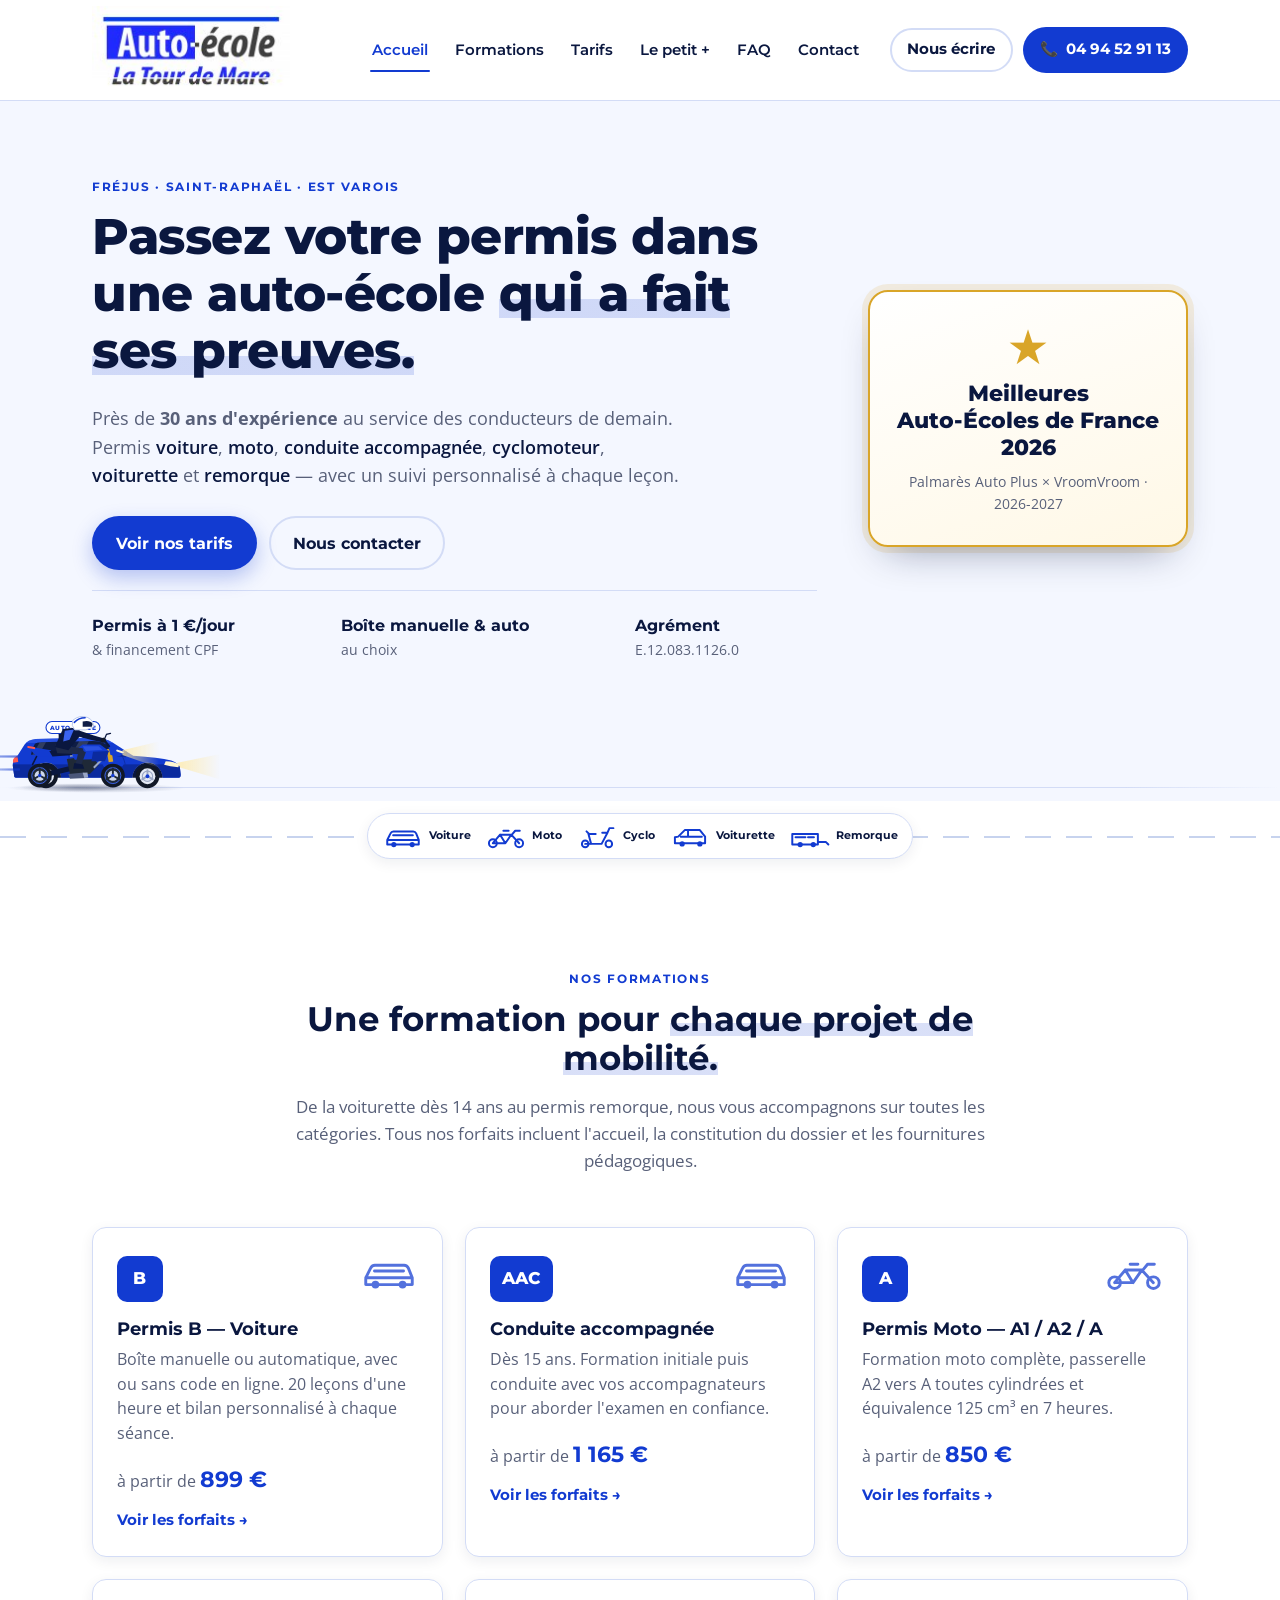
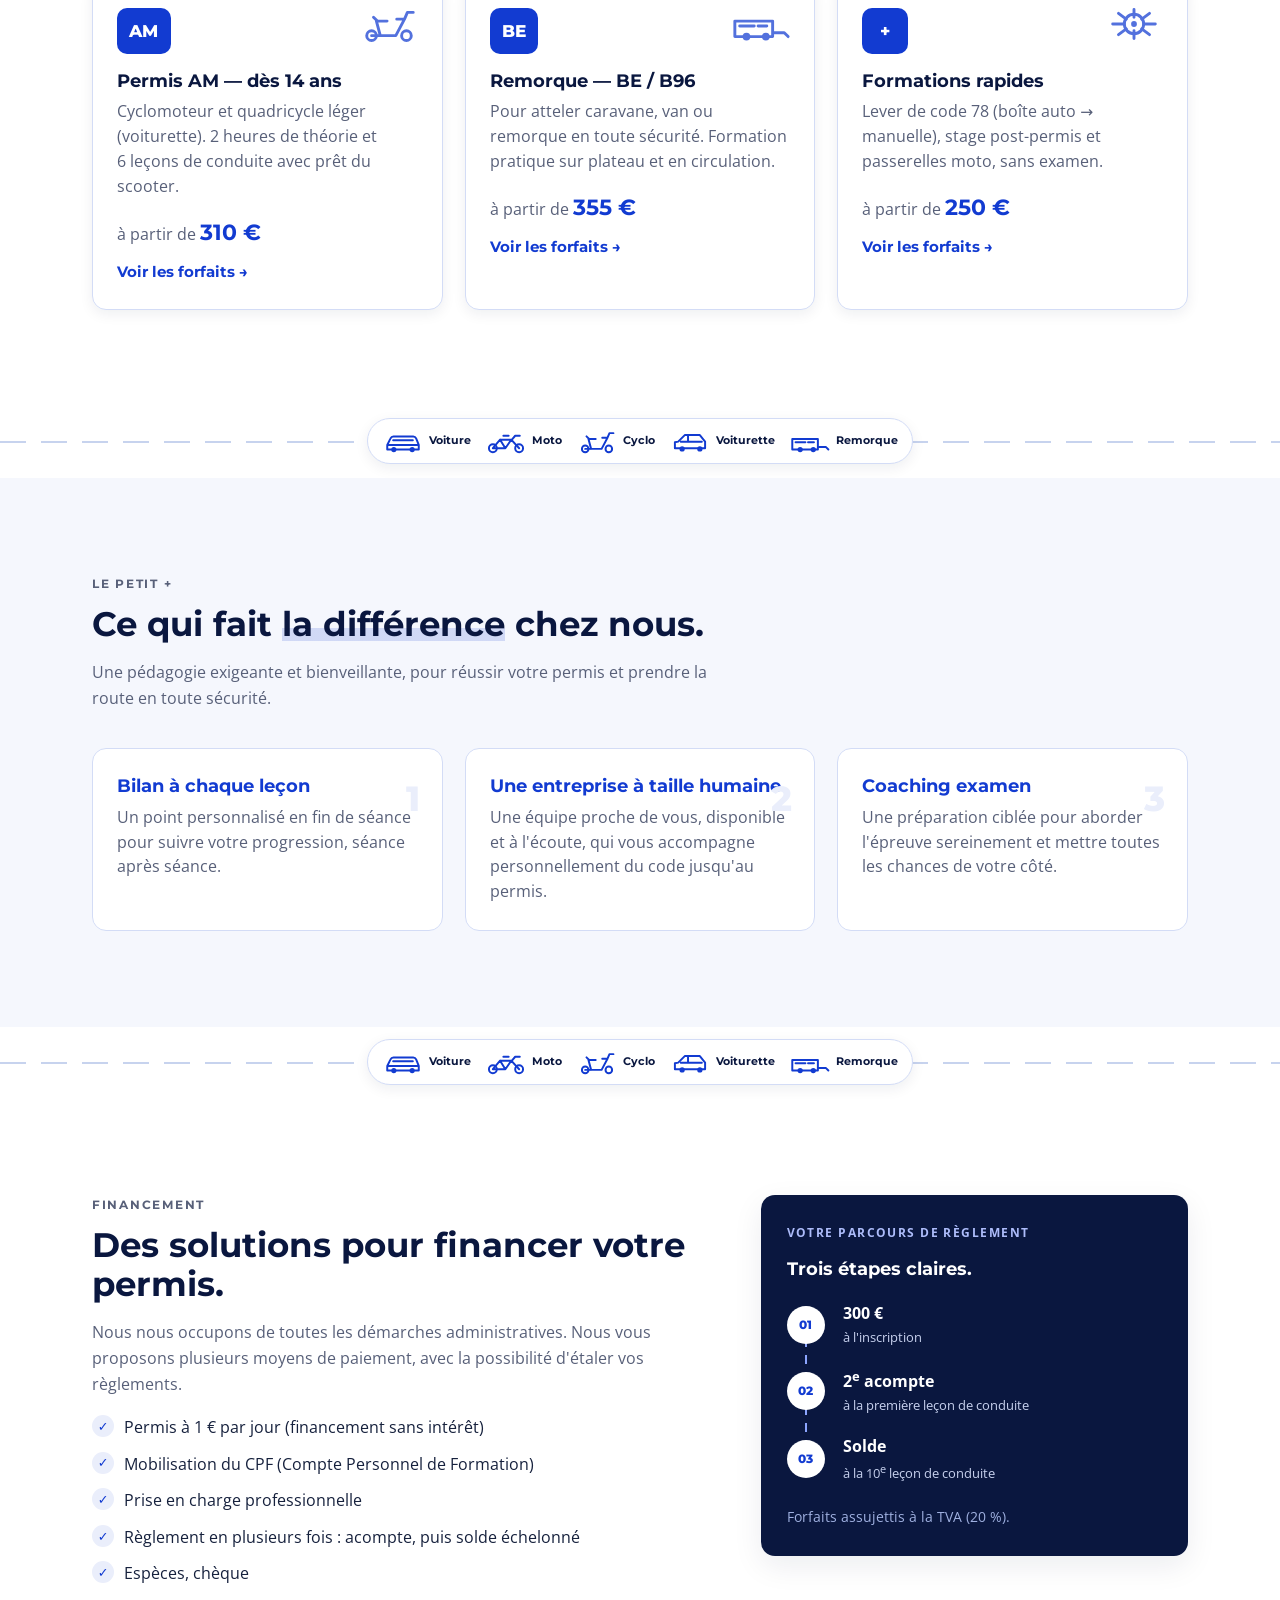
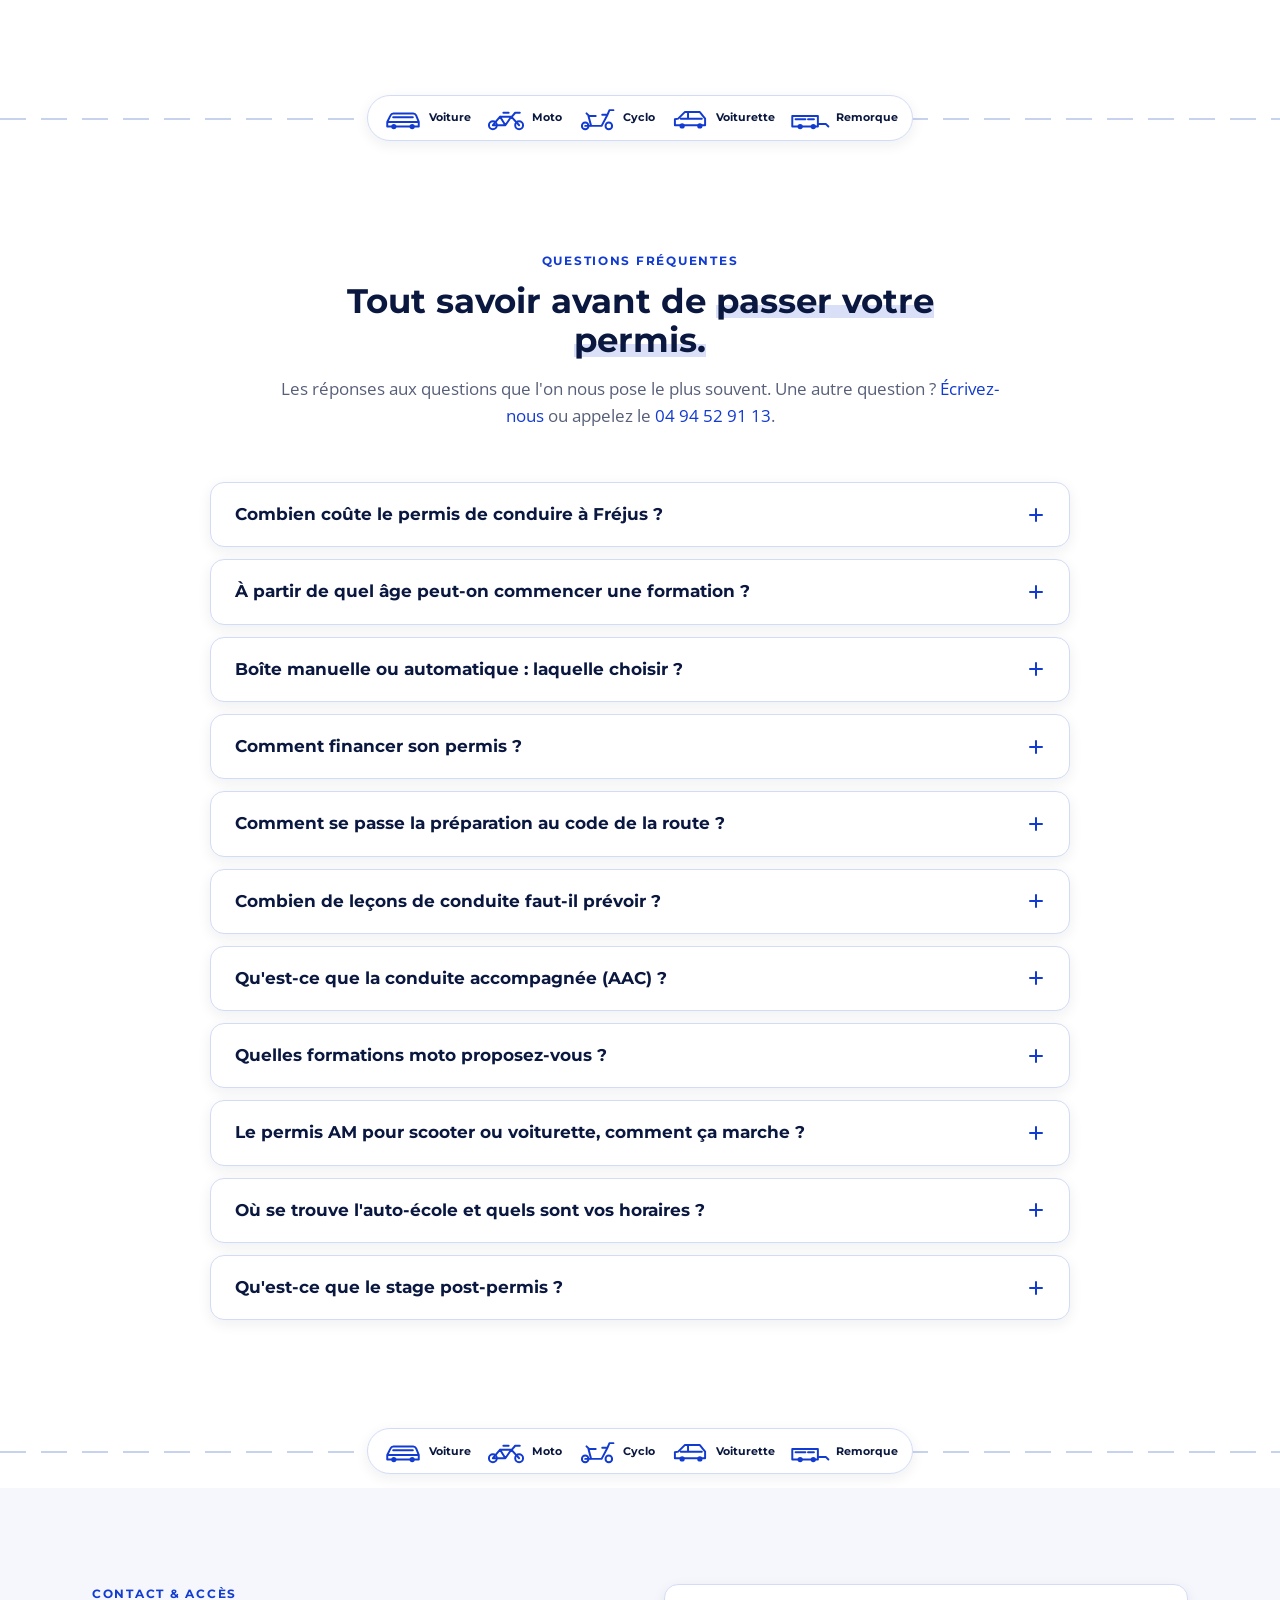
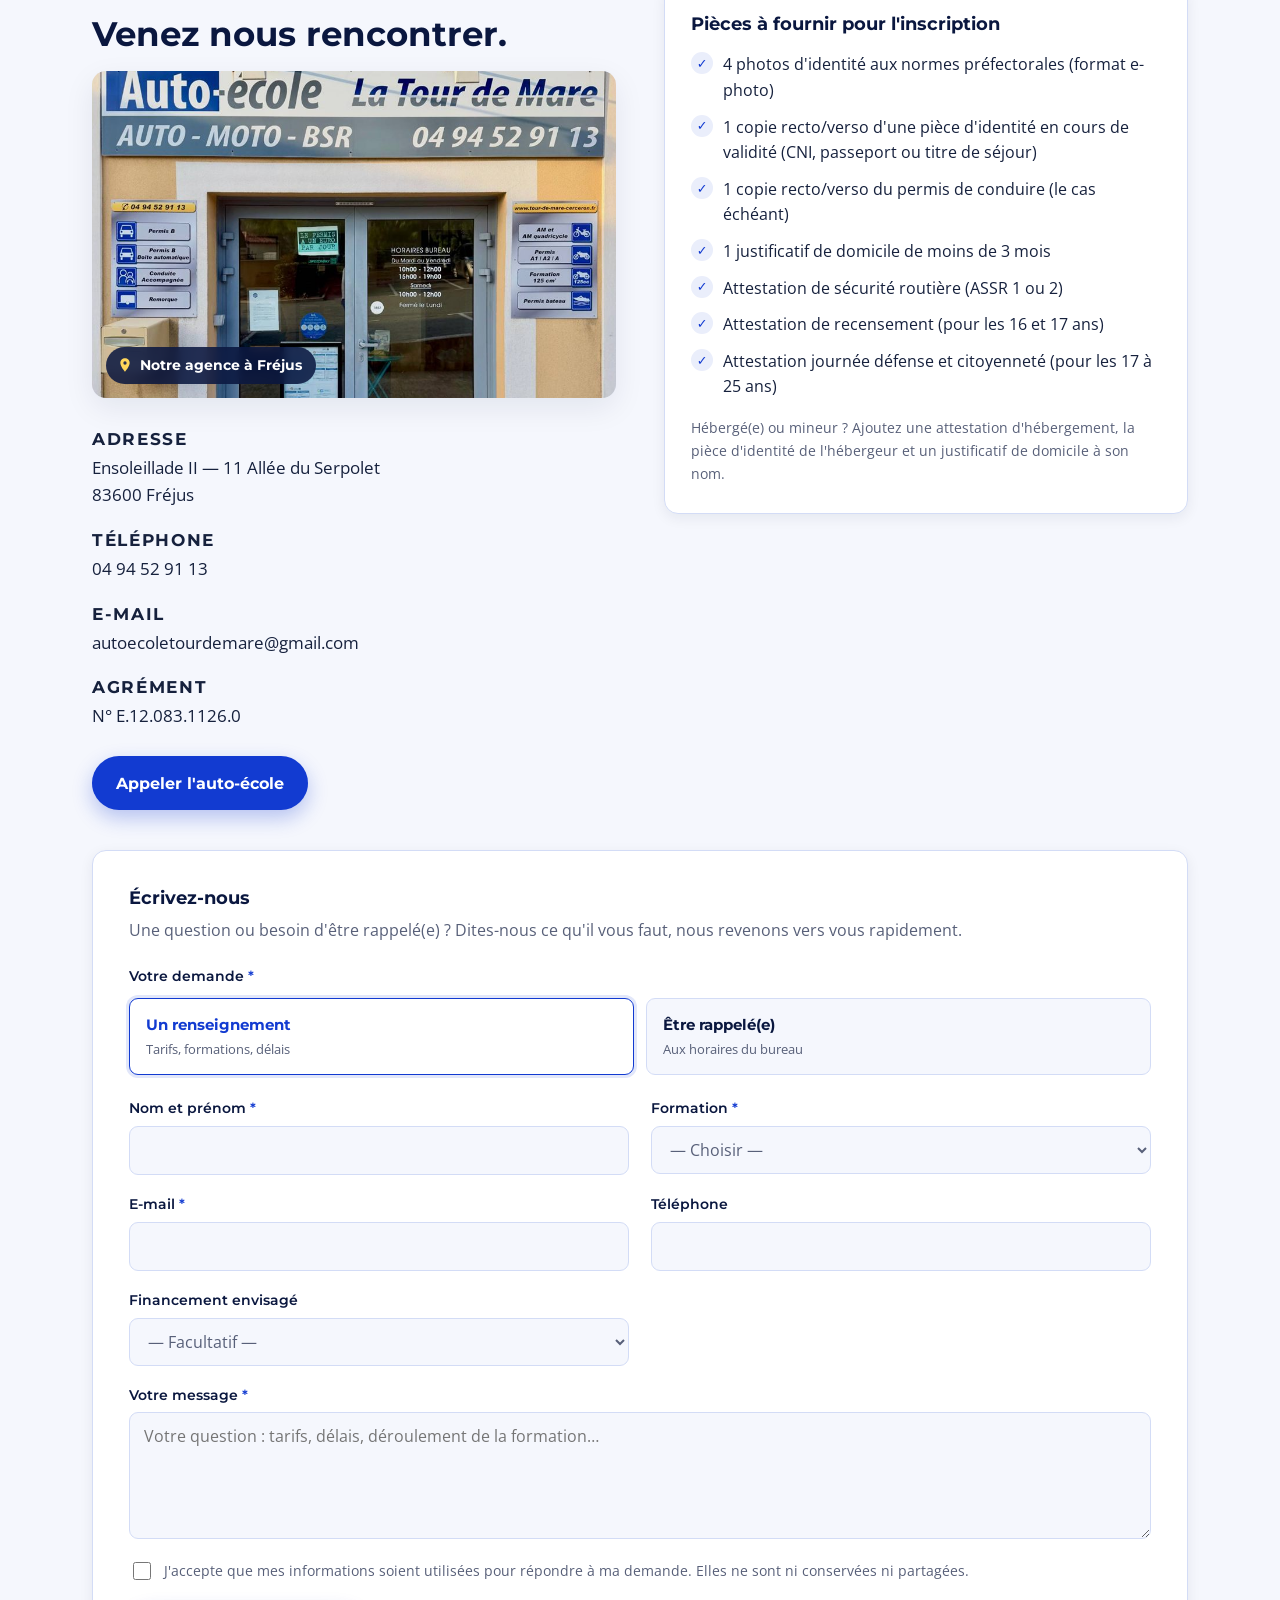
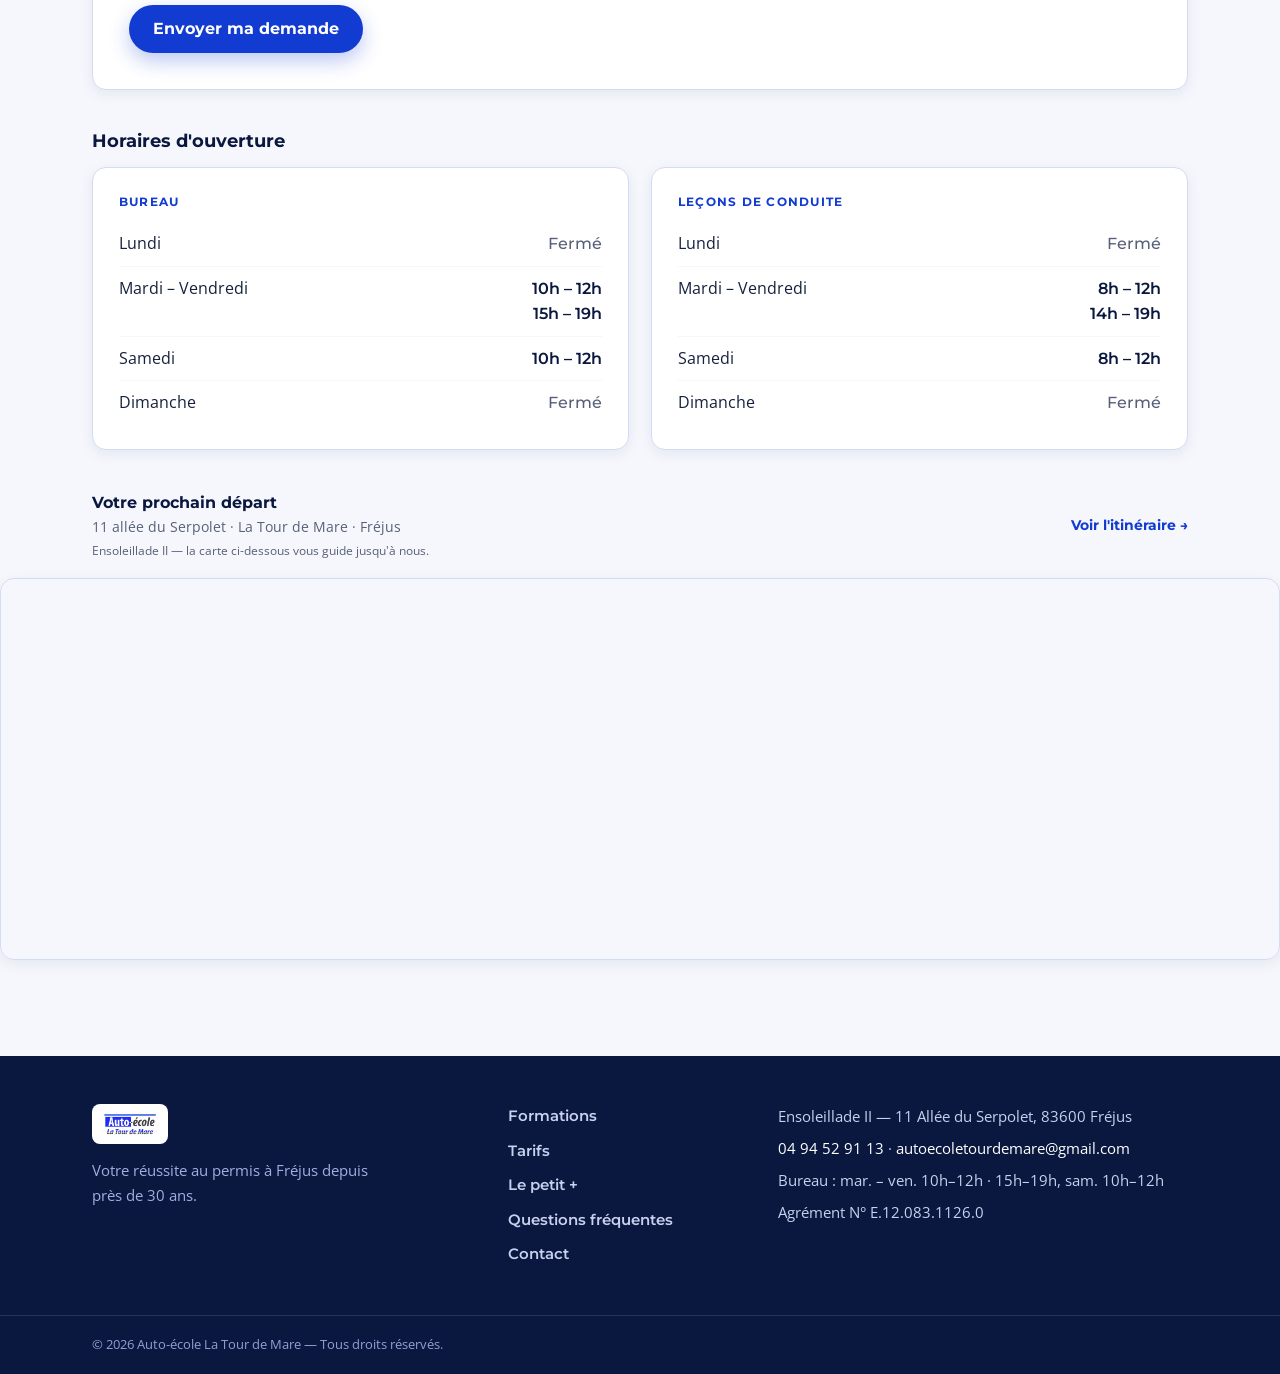
==== index.html @ 1ccddbd0 "FAQ : retrait des questions CPF et documents d'inscription - Suppression de « Peut-on utiliser son C" ====
<!DOCTYPE html>
<html lang="fr">
<head>
  <meta charset="UTF-8" />
  <meta name="viewport" content="width=device-width, initial-scale=1.0" />
  <title>Auto-école La Tour de Mare — Permis B, moto, AAC à Fréjus</title>
  <meta name="description" content="Auto-école La Tour de Mare à Fréjus (83) : permis voiture, conduite accompagnée, moto, cyclomoteur, voiturette et remorque. Près de 30 ans d'expérience. Élue parmi les Meilleures Auto-Écoles de France 2026." />
  <link rel="icon" type="image/jpeg" href="assets/img/logo.jpg" />
  <link rel="preconnect" href="https://fonts.googleapis.com" />
  <link rel="preconnect" href="https://fonts.gstatic.com" crossorigin />
  <link href="https://fonts.googleapis.com/css2?family=Montserrat:ital,wght@0,400;0,500;0,600;0,700;0,800;1,700&family=Open+Sans:wght@400;500;600&display=swap" rel="stylesheet" />
  <link rel="stylesheet" href="css/styles.css" />
  <link rel="canonical" href="https://autoecole.antonyaddy.com/" />
  <meta property="og:type" content="website" />
  <meta property="og:locale" content="fr_FR" />
  <meta property="og:site_name" content="Auto-école La Tour de Mare" />
  <meta property="og:title" content="Auto-école La Tour de Mare — Permis B, moto, AAC à Fréjus" />
  <meta property="og:description" content="Permis voiture, conduite accompagnée, moto, AM et remorque à Fréjus. Près de 30 ans d'expérience, élue parmi les Meilleures Auto-Écoles de France 2026." />
  <meta property="og:url" content="https://autoecole.antonyaddy.com/" />
  <meta property="og:image" content="https://autoecole.antonyaddy.com/assets/img/facade.jpg" />

  <!-- Données structurées : fiche de l'auto-école (Google) -->
  <script type="application/ld+json">
  {
    "@context": "https://schema.org",
    "@type": "DrivingSchool",
    "@id": "https://autoecole.antonyaddy.com/#autoecole",
    "name": "Auto-école La Tour de Mare",
    "url": "https://autoecole.antonyaddy.com/",
    "logo": "https://autoecole.antonyaddy.com/assets/img/logo.jpg",
    "image": "https://autoecole.antonyaddy.com/assets/img/facade.jpg",
    "description": "Auto-école à Fréjus : permis B (boîte manuelle ou automatique), conduite accompagnée, permis moto A1 / A2 / A, permis AM, remorque BE / B96 et formations complémentaires. Près de 30 ans d'expérience.",
    "telephone": "+33 4 94 52 91 13",
    "email": "autoecoletourdemare@gmail.com",
    "priceRange": "€€",
    "address": {
      "@type": "PostalAddress",
      "streetAddress": "Ensoleillade II, 11 allée du Serpolet",
      "postalCode": "83600",
      "addressLocality": "Fréjus",
      "addressRegion": "Var",
      "addressCountry": "FR"
    },
    "areaServed": ["Fréjus", "Saint-Raphaël", "Est varois"],
    "openingHoursSpecification": [
      { "@type": "OpeningHoursSpecification", "dayOfWeek": ["Tuesday", "Wednesday", "Thursday", "Friday"], "opens": "10:00", "closes": "12:00" },
      { "@type": "OpeningHoursSpecification", "dayOfWeek": ["Tuesday", "Wednesday", "Thursday", "Friday"], "opens": "15:00", "closes": "19:00" },
      { "@type": "OpeningHoursSpecification", "dayOfWeek": "Saturday", "opens": "10:00", "closes": "12:00" }
    ],
    "award": "Meilleures Auto-Écoles de France 2026 (palmarès Auto Plus × VroomVroom)",
    "hasMap": "https://www.google.com/maps/search/?api=1&query=11+All%C3%A9e+du+Serpolet+83600+Fr%C3%A9jus"
  }
  </script>

  <!-- Données structurées : questions fréquentes (même texte que la section FAQ) -->
  <script type="application/ld+json">
{
    "@context":  "https://schema.org",
    "@type":  "FAQPage",
    "mainEntity":  [
                       {
                           "@type":  "Question",
                           "name":  "Combien coûte le permis de conduire à Fréjus ?",
                           "acceptedAnswer":  {
                                                  "@type":  "Answer",
                                                  "text":  "Chez nous, le permis B commence à 899 € (forfait sans code, boîte automatique, 13 leçons de conduite). Le forfait permis B classique avec code et 20 leçons en boîte manuelle est à 1 220 €. Tous les forfaits comprennent l'accueil, la constitution du dossier et les fournitures pédagogiques. Retrouvez le détail sur notre page Tarifs."
                                              }
                       },
                       {
                           "@type":  "Question",
                           "name":  "À partir de quel âge peut-on commencer une formation ?",
                           "acceptedAnswer":  {
                                                  "@type":  "Answer",
                                                  "text":  "Dès 14 ans pour le permis AM (scooter ou voiturette), dès 15 ans pour la conduite accompagnée (AAC), dès 16 ans pour le permis moto A1 et dès 17 ans pour le permis B. Le permis remorque BE / B96 est accessible à partir de 18 ans, aux titulaires du permis B."
                                              }
                       },
                       {
                           "@type":  "Question",
                           "name":  "Boîte manuelle ou automatique : laquelle choisir ?",
                           "acceptedAnswer":  {
                                                  "@type":  "Answer",
                                                  "text":  "La boîte automatique demande moins de leçons : nos forfaits prévoient 13 heures de conduite contre 20 en boîte manuelle, ce qui rend le permis plus rapide et moins cher. Vous pourrez ensuite conduire une boîte manuelle en levant le code 78 grâce à une formation de 7 leçons (425 €), sans repasser d'examen."
                                              }
                       },
                       {
                           "@type":  "Question",
                           "name":  "Comment financer son permis ?",
                           "acceptedAnswer":  {
                                                  "@type":  "Answer",
                                                  "text":  "Plusieurs solutions existent : le permis à 1 € par jour (prêt sans intérêt), le CPF, la prise en charge professionnelle, ou un règlement en plusieurs fois : 300 € à l'inscription, un deuxième acompte à la première leçon de conduite, puis le solde à la dixième leçon. Nous acceptons aussi les espèces et les chèques, et nous vous aidons à monter votre dossier."
                                              }
                       },
                       {
                           "@type":  "Question",
                           "name":  "Comment se passe la préparation au code de la route ?",
                           "acceptedAnswer":  {
                                                  "@type":  "Answer",
                                                  "text":  "Nos forfaits avec code incluent un accès au code en ligne (160 séries pendant 3 mois) et des tests de code illimités pendant 6 mois à l'auto-école. Vous révisez à votre rythme et nous vous présentons à l'examen quand vous êtes prêt ; la redevance de l'examen du code est de 30 €."
                                              }
                       },
                       {
                           "@type":  "Question",
                           "name":  "Combien de leçons de conduite faut-il prévoir ?",
                           "acceptedAnswer":  {
                                                  "@type":  "Answer",
                                                  "text":  "Cela dépend de chaque élève : un test d'évaluation au départ permet d'estimer le volume adapté. Nos forfaits comprennent 13 leçons en boîte automatique ou 20 leçons en boîte manuelle, avec un bilan personnalisé à chaque séance. Si besoin, une leçon supplémentaire coûte 55 €."
                                              }
                       },
                       {
                           "@type":  "Question",
                           "name":  "Qu'est-ce que la conduite accompagnée (AAC) ?",
                           "acceptedAnswer":  {
                                                  "@type":  "Answer",
                                                  "text":  "Accessible dès 15 ans, la conduite accompagnée commence par une formation initiale à l'auto-école, puis vous conduisez avec vos accompagnateurs pour acquérir de l'expérience avant l'examen. Le forfait comprend un rendez-vous préalable de 2 heures avec les accompagnateurs. Comptez 1 165 € en boîte automatique et 1 365 € en boîte manuelle."
                                              }
                       },
                       {
                           "@type":  "Question",
                           "name":  "Quelles formations moto proposez-vous ?",
                           "acceptedAnswer":  {
                                                  "@type":  "Answer",
                                                  "text":  "Nous préparons aux permis A1 et A2 (à partir de 850 €), avec accompagnement aux examens plateau et circulation. Les titulaires du A2 peuvent passer au permis A toutes cylindrées grâce à une passerelle de 7 heures sans examen (dès 210 €), et les titulaires du permis B depuis au moins 2 ans peuvent obtenir l'équivalence 125 cm³ en 7 heures (300 €, moto ou scooter prêté)."
                                              }
                       },
                       {
                           "@type":  "Question",
                           "name":  "Le permis AM pour scooter ou voiturette, comment ça marche ?",
                           "acceptedAnswer":  {
                                                  "@type":  "Answer",
                                                  "text":  "Le permis AM se passe dès 14 ans, sans examen final : 2 heures de théorie et 6 leçons de conduite, avec le véhicule prêté par l'auto-école. Il coûte 310 € pour le cyclomoteur et 370 € pour le quadricycle léger (voiturette)."
                                              }
                       },
                       {
                           "@type":  "Question",
                           "name":  "Où se trouve l'auto-école et quels sont vos horaires ?",
                           "acceptedAnswer":  {
                                                  "@type":  "Answer",
                                                  "text":  "Nous sommes à l'Ensoleillade II, 11 allée du Serpolet, 83600 Fréjus, et accueillons les élèves de Fréjus, Saint-Raphaël et de l'Est varois. Le bureau est ouvert du mardi au vendredi de 10h à 12h et de 15h à 19h, et le samedi de 10h à 12h. Les leçons de conduite ont lieu du mardi au vendredi de 8h à 12h et de 14h à 19h, et le samedi de 8h à 12h. Fermé le dimanche et le lundi."
                                              }
                       },
                       {
                           "@type":  "Question",
                           "name":  "Qu'est-ce que le stage post-permis ?",
                           "acceptedAnswer":  {
                                                  "@type":  "Answer",
                                                  "text":  "C'est une formation de 7 heures en salle, ouverte aux jeunes conducteurs entre le 6e et le 12e mois après l'obtention du permis. Elle permet de réduire la durée de la période probatoire. Nous la proposons à 250 €."
                                              }
                       }
                   ]
}

  </script>
</head>
<body id="top">

  <!-- ======================= HEADER ======================= -->
  <header class="site-header">
    <div class="container header__inner">
      <a class="brand" href="#top" aria-label="Accueil — Auto-école La Tour de Mare">
        <img src="assets/img/logo.jpg" alt="Auto-école La Tour de Mare" class="brand__logo" width="200" height="89" decoding="async" fetchpriority="high" />
      </a>

      <nav class="nav" id="nav" aria-label="Navigation principale">
        <a href="#top" class="nav__link is-active" data-spy="top" aria-current="page">Accueil</a>
        <a href="#formations" class="nav__link" data-spy="formations">Formations</a>
        <a href="tarifs.html" class="nav__link">Tarifs</a>
        <a href="#plus" class="nav__link" data-spy="plus">Le petit +</a>
        <a href="#faq" class="nav__link" data-spy="faq">FAQ</a>
        <a href="#contact" class="nav__link" data-spy="contact">Contact</a>
        <div class="nav__actions">
          <a href="#contact-form" class="btn btn--ghost nav__write">Nous écrire</a>
          <a href="tel:+33494529113" class="btn btn--phone nav__phone">04 94 52 91 13</a>
        </div>
      </nav>

      <button class="nav-toggle" id="navToggle" aria-label="Ouvrir le menu" aria-expanded="false" aria-controls="nav">
        <span></span><span></span><span></span>
      </button>
    </div>
  </header>

  <main>

    <!-- ======================= HERO ======================= -->
    <section class="hero" aria-labelledby="home-title">
      <div class="container hero__inner">
        <div class="hero__content">
          <p class="eyebrow">Fréjus · Saint-Raphaël · Est varois</p>
          <h1 id="home-title" class="hero__title" data-anim-title>Passez votre permis dans une auto-école <span class="text-mark">qui a fait ses preuves.</span></h1>
          <p class="hero__lead">
            Près de <strong><span class="hero__count" data-to="30">30</span> ans d'expérience</strong> au service des conducteurs de demain.
            Permis <span class="hero__cat">voiture</span>, <span class="hero__cat">moto</span>, <span class="hero__cat">conduite accompagnée</span>,
            <span class="hero__cat">cyclomoteur</span>, <span class="hero__cat">voiturette</span> et <span class="hero__cat">remorque</span> —
            avec un suivi personnalisé à chaque leçon.
          </p>
          <div class="hero__cta">
            <a href="tarifs.html" class="btn btn--primary">Voir nos tarifs</a>
            <a href="#contact" class="btn btn--ghost">Nous contacter</a>
          </div>
          <ul class="hero__facts">
            <li><strong>Permis à 1&nbsp;€/jour</strong><span>& financement CPF</span></li>
            <li><strong>Boîte manuelle & auto</strong><span>au choix</span></li>
            <li><strong>Agrément</strong><span>E.12.083.1126.0</span></li>
          </ul>
        </div>

        <aside class="award" aria-label="Distinction">
          <span class="award__star" aria-hidden="true">★</span>
          <p class="award__title">Meilleures Auto&#8209;Écoles de France 2026</p>
          <p class="award__src">Palmarès Auto&nbsp;Plus × VroomVroom · 2026-2027</p>
        </aside>

      </div>

      <div class="hero__road" aria-hidden="true">
        <div class="hero__vehicle">
          <svg class="hero__car" viewBox="0 0 280 100" focusable="false">
            <defs>
              <radialGradient id="carShadow" cx=".5" cy=".5" r=".5">
                <stop offset="0" stop-color="#0a173f" stop-opacity=".28"/>
                <stop offset="1" stop-color="#0a173f" stop-opacity="0"/>
              </radialGradient>
              <linearGradient id="carBeam" x1="0" y1="0" x2="1" y2="0">
                <stop offset="0" stop-color="#ffe9a3" stop-opacity=".75"/>
                <stop offset="1" stop-color="#ffe9a3" stop-opacity="0"/>
              </linearGradient>
              <clipPath id="carClip">
                <path d="M18 76 L16 62 Q16 54 22 50 L31 36 Q35 30 45 29 L118 27 Q132 27 143 34 L168 50 Q200 52 216 56 Q226 59 227 66 L228 74 Q228 78 224 78 L205 78 A19 19 0 0 0 167 78 L77 78 A19 19 0 0 0 39 78 L22 78 Q18 78 18 76 Z"/>
              </clipPath>
            </defs>
            <ellipse cx="122" cy="91" rx="112" ry="6" fill="url(#carShadow)"/>
            <path class="hero__beam" fill="url(#carBeam)" d="M224 59 L278 48 L278 80 L224 64 Z"/>
            <g class="hero__body">
              <!-- Panneau de toit -->
              <rect x="74" y="22" width="5" height="7" rx="1" fill="#0a173f"/>
              <rect x="104" y="21" width="5" height="7" rx="1" fill="#0a173f"/>
              <rect x="58" y="7" width="68" height="15" rx="7.5" fill="#fff" stroke="#123bd1" stroke-width="1.4"/>
              <text x="92" y="17.6" text-anchor="middle" font-family="Montserrat, Arial, sans-serif" font-size="7.8" font-weight="800" letter-spacing=".6" fill="#123bd1">AUTO-ÉCOLE</text>
              <!-- Carrosserie en aplats -->
              <path fill="#123bd1" d="M18 76 L16 62 Q16 54 22 50 L31 36 Q35 30 45 29 L118 27 Q132 27 143 34 L168 50 Q200 52 216 56 Q226 59 227 66 L228 74 Q228 78 224 78 L205 78 A19 19 0 0 0 167 78 L77 78 A19 19 0 0 0 39 78 L22 78 Q18 78 18 76 Z"/>
              <rect x="0" y="61" width="240" height="20" fill="#0b2a9e" clip-path="url(#carClip)"/>
              <rect x="0" y="27" width="240" height="7" fill="#3a63f0" opacity=".55" clip-path="url(#carClip)"/>
              <!-- Vitres -->
              <path fill="#0f1d45" d="M44 35 Q46 33 52 33 L84 32.3 L84 49 L39 49 Q40 41 44 35 Z M90 32.2 L117 31.6 Q128 31.6 136 37 L153 49 L90 49 Z"/>
              <path fill="#fff" opacity=".14" d="M100 32 L112 32 L102 49 L90 49 Z M50 33.4 L58 33.2 L49 49 L41 49 Z"/>
              <!-- Détails -->
              <path fill="none" stroke="#0b2a9e" stroke-width="1" d="M87 31 L87 61 M154 50 Q157 56 158 61"/>
              <rect x="94" y="53.5" width="9" height="2.4" rx="1.2" fill="#0b2a9e"/>
              <path fill="#0b2a9e" d="M148 51 L155 44 Q160 43 161 47 L159 52 Z"/>
              <!-- Feux -->
              <path fill="#fff6d1" d="M209 57 Q220 57.5 226 61 L225 64.5 Q214 63.5 207 61.5 Z"/>
              <path fill="#ff5a4f" d="M16.5 55 Q18 51 22 50 L23 58 L16.5 59 Z"/>
            </g>
            <!-- Passages de roue -->
            <path fill="#0a173f" d="M39 78 A19 19 0 0 1 77 78 Z M167 78 A19 19 0 0 1 205 78 Z"/>
            <!-- Roues -->
            <g class="hero__wheel">
              <circle cx="58" cy="76" r="15" fill="#111827"/>
              <circle cx="58" cy="76" r="10" fill="#e5eaf5"/>
              <circle cx="58" cy="76" r="6.5" fill="none" stroke="#9aa6c4" stroke-width="1.4"/>
              <path stroke="#9aa6c4" stroke-width="2.4" stroke-linecap="round" d="M58 73V68.5M60.6 77.5l3.9 2.2M55.4 77.5l-3.9 2.2"/>
              <circle cx="58" cy="76" r="2.4" fill="#123bd1"/>
            </g>
            <g class="hero__wheel">
              <circle cx="186" cy="76" r="15" fill="#111827"/>
              <circle cx="186" cy="76" r="10" fill="#e5eaf5"/>
              <circle cx="186" cy="76" r="6.5" fill="none" stroke="#9aa6c4" stroke-width="1.4"/>
              <path stroke="#9aa6c4" stroke-width="2.4" stroke-linecap="round" d="M186 73V68.5M188.6 77.5l3.9 2.2M183.4 77.5l-3.9 2.2"/>
              <circle cx="186" cy="76" r="2.4" fill="#123bd1"/>
            </g>
          </svg>
        </div>
        <div class="hero__vehicle hero__vehicle--moto">
          <svg class="hero__car" viewBox="0 -4 200 104" focusable="false">
            <ellipse cx="96" cy="91" rx="72" ry="5.5" fill="url(#carShadow)"/>
            <path class="hero__beam" fill="url(#carBeam)" d="M154 44 L200 33 L200 66 L154 50 Z"/>
            <g class="hero__body">
              <!-- Bras oscillant, cadre, moteur, échappement -->
              <path fill="#0a173f" d="M50 73 L92 63 L95 69 L52 79 Z"/>
              <path fill="#1f2937" d="M84 55 L117 51 L124 63 L113 74 L88 74 Z"/>
              <path fill="none" stroke="#9aa6c4" stroke-width="2.6" stroke-linejoin="round" d="M88 51 L120 46 L127 57 L118 66"/>
              <path fill="#4b5779" d="M86 74 L106 72 L108 79 L88 80 Z"/>
              <path fill="#9aa6c4" d="M104 72.5 L110 72 L111 78.5 L106 79 Z"/>
              <!-- Fourche inversée dorée -->
              <path fill="#d9a528" d="M134 43 L140 42 L145 76 L139.5 76 Z"/>
              <!-- Garde-boue avant -->
              <path fill="#123bd1" d="M129 62 Q142 55 156 61 L154 64.5 Q142 59.5 131 65.5 Z"/>
              <!-- Coque arrière relevée, feu LED, support de plaque -->
              <path fill="#123bd1" d="M34 39 L64 44 L66 52 L46 52 Z"/>
              <path fill="none" stroke="#ff5a4f" stroke-width="2.6" stroke-linecap="round" d="M35.5 40 L43 41.4"/>
              <path fill="none" stroke="#0a173f" stroke-width="2" stroke-linecap="round" d="M46 52 L41 62"/>
              <!-- Selle -->
              <path fill="#0a173f" d="M62 45 L92 43 L94 50 L66 52 Z"/>
              <!-- Réservoir anguleux et écopes -->
              <path fill="#123bd1" d="M90 48 L104 37 L126 37 L137 45 L131 55 L94 56 Z"/>
              <path fill="#3a63f0" opacity=".6" d="M104 39 L124 39 L129 43.5 L108 45 Z"/>
              <path fill="#0b2a9e" d="M117 46 L137 45 L132 58 L115 58 Z"/>
              <!-- Optique LED -->
              <path fill="#123bd1" d="M136 39 L151 41 L156 47.5 L150 52 L139 50 Z"/>
              <path fill="none" stroke="#fff6d1" stroke-width="2.6" stroke-linecap="round" d="M147.5 44.6 L154.5 47"/>
              <!-- Guidon, rétroviseur -->
              <path fill="none" stroke="#0a173f" stroke-width="3" stroke-linecap="round" d="M137 39 L130 30"/>
              <path fill="none" stroke="#0a173f" stroke-width="1.6" stroke-linecap="round" d="M131 31 L134 24 L139 23"/>
              <!-- Élève : jambe, botte, blouson, bras, gant, casque intégral -->
              <path fill="#1e2a4a" d="M69 37 L104 41.5 L106.5 49.5 L72 48 Z"/>
              <path fill="#1e2a4a" d="M99.5 43 L108 46.5 L102 63.5 L95 61.5 Z"/>
              <path fill="#0a173f" d="M93.5 60 L104 62 L106 67.5 L92 67.5 Z"/>
              <path fill="#0a173f" d="M69 40 L79 17.5 L98 15.5 L102.5 24 L86 44 Z"/>
              <path fill="#3a63f0" d="M81.5 19.5 L93 18 L87.5 31 L79.5 33 Z"/>
              <path fill="#0a173f" d="M94 17.5 L118 25.5 L130 29 L128.5 34 L114 31 L92 25 Z"/>
              <circle cx="130" cy="31.5" r="3.2" fill="#111827"/>
              <path fill="#fff" stroke="#b8c6ea" stroke-width="1.2" d="M91.5 6.5 Q100 -1 110.5 3 Q118.5 7 117.5 15 L108 18.5 L94 18.5 Q89 13 91.5 6.5 Z"/>
              <path fill="#0f1d45" d="M104 8 Q113.5 6 116.5 11 L115.5 14.5 L104 14.5 Z"/>
              <path fill="none" stroke="#123bd1" stroke-width="2" stroke-linecap="round" d="M93.5 9 Q99 3.2 107 3.2"/>
            </g>
            <!-- Roues : jantes noires, liseré bleu, disque de frein -->
            <g class="hero__wheel">
              <circle cx="50" cy="76" r="15" fill="#111827"/>
              <circle cx="50" cy="76" r="11" fill="#1f2937"/>
              <circle cx="50" cy="76" r="10" fill="none" stroke="#3a63f0" stroke-width="1.2"/>
              <circle cx="50" cy="76" r="6.5" fill="#cfd8ea"/>
              <path stroke="#1f2937" stroke-width="2.4" stroke-linecap="round" d="M50 73V67M52.6 77.5l5.2 3M47.4 77.5l-5.2 3"/>
              <circle cx="50" cy="76" r="2.2" fill="#123bd1"/>
            </g>
            <g class="hero__wheel">
              <circle cx="142" cy="76" r="15" fill="#111827"/>
              <circle cx="142" cy="76" r="11" fill="#1f2937"/>
              <circle cx="142" cy="76" r="10" fill="none" stroke="#3a63f0" stroke-width="1.2"/>
              <circle cx="142" cy="76" r="6.5" fill="#cfd8ea"/>
              <path stroke="#1f2937" stroke-width="2.4" stroke-linecap="round" d="M142 73V67M144.6 77.5l5.2 3M139.4 77.5l-5.2 3"/>
              <circle cx="142" cy="76" r="2.2" fill="#123bd1"/>
            </g>
          </svg>
        </div>
      </div>
    </section>

    <!-- ======================= FORMATIONS ======================= -->
    <section class="section" id="formations">
      <div class="container">
        <header class="section__head">
          <p class="eyebrow eyebrow--center">Nos formations</p>
          <h2 data-anim-title>Une formation pour <span class="text-mark">chaque projet de mobilité.</span></h2>
          <p class="section__intro anim-follow">
            De la voiturette dès 14&nbsp;ans au permis remorque, nous vous accompagnons sur
            toutes les catégories. Tous nos forfaits incluent l'accueil, la constitution du
            dossier et les fournitures pédagogiques.
          </p>
        </header>

        <div class="cards">
          <article class="card">
            <svg class="card__illustration" viewBox="0 0 64 40" aria-hidden="true"><use href="assets/img/vehicle-icons.svg#car"></use></svg>
            <span class="card__pin">B</span>
            <h3>Permis B — Voiture</h3>
            <p>Boîte manuelle ou automatique, avec ou sans code en ligne. 20 leçons d'une heure et bilan personnalisé à chaque séance.</p>
            <p class="card__price">à partir de <strong>899&nbsp;€</strong></p>
            <a href="tarifs.html#permis-b" class="card__link">Voir les forfaits →</a>
          </article>

          <article class="card">
            <svg class="card__illustration" viewBox="0 0 64 40" aria-hidden="true"><use href="assets/img/vehicle-icons.svg#car"></use></svg>
            <span class="card__pin">AAC</span>
            <h3>Conduite accompagnée</h3>
            <p>Dès 15&nbsp;ans. Formation initiale puis conduite avec vos accompagnateurs pour aborder l'examen en confiance.</p>
            <p class="card__price">à partir de <strong>1&nbsp;165&nbsp;€</strong></p>
            <a href="tarifs.html#aac" class="card__link">Voir les forfaits →</a>
          </article>

          <article class="card">
            <svg class="card__illustration" viewBox="0 0 64 40" aria-hidden="true"><use href="assets/img/vehicle-icons.svg#moto"></use></svg>
            <span class="card__pin">A</span>
            <h3>Permis Moto — A1 / A2 / A</h3>
            <p>Formation moto complète, passerelle A2 vers A toutes cylindrées et équivalence 125&nbsp;cm³ en 7&nbsp;heures.</p>
            <p class="card__price">à partir de <strong>850&nbsp;€</strong></p>
            <a href="tarifs.html#moto" class="card__link">Voir les forfaits →</a>
          </article>

          <article class="card">
            <svg class="card__illustration" viewBox="0 0 64 40" aria-hidden="true"><use href="assets/img/vehicle-icons.svg#scooter"></use></svg>
            <span class="card__pin">AM</span>
            <h3>Permis AM — dès 14 ans</h3>
            <p>Cyclomoteur et quadricycle léger (voiturette). 2&nbsp;heures de théorie et 6&nbsp;leçons de conduite avec prêt du scooter.</p>
            <p class="card__price">à partir de <strong>310&nbsp;€</strong></p>
            <a href="tarifs.html#am" class="card__link">Voir les forfaits →</a>
          </article>

          <article class="card">
            <svg class="card__illustration" viewBox="0 0 64 40" aria-hidden="true"><use href="assets/img/vehicle-icons.svg#trailer"></use></svg>
            <span class="card__pin">BE</span>
            <h3>Remorque — BE / B96</h3>
            <p>Pour atteler caravane, van ou remorque en toute sécurité. Formation pratique sur plateau et en circulation.</p>
            <p class="card__price">à partir de <strong>355&nbsp;€</strong></p>
            <a href="tarifs.html#remorque" class="card__link">Voir les forfaits →</a>
          </article>

          <article class="card">
            <svg class="card__illustration" viewBox="0 0 64 40" aria-hidden="true"><use href="assets/img/vehicle-icons.svg#gear"></use></svg>
            <span class="card__pin">+</span>
            <h3>Formations rapides</h3>
            <p>Lever de code 78 (boîte auto → manuelle), stage post-permis et passerelles moto, sans examen.</p>
            <p class="card__price">à partir de <strong>250&nbsp;€</strong></p>
            <a href="tarifs.html#complementaires" class="card__link">Voir les forfaits →</a>
          </article>
        </div>
      </div>
    </section>

    <!-- ======================= LE PETIT + ======================= -->
    <section class="section section--tint" id="plus">
      <div class="container plus">
        <div class="plus__head">
          <p class="eyebrow">Le petit +</p>
          <h2 data-anim-title>Ce qui fait <span class="text-mark">la différence</span> chez nous.</h2>
          <p class="anim-follow">Une pédagogie exigeante et bienveillante, pour réussir votre permis et prendre la route en toute sécurité.</p>
        </div>

        <ul class="plus__list">
          <li>
            <h3>Bilan à chaque leçon</h3>
            <p>Un point personnalisé en fin de séance pour suivre votre progression, séance après séance.</p>
          </li>
          <li>
            <h3>Une entreprise à taille humaine</h3>
            <p>Une équipe proche de vous, disponible et à l'écoute, qui vous accompagne personnellement du code jusqu'au permis.</p>
          </li>
          <li>
            <h3>Coaching examen</h3>
            <p>Une préparation ciblée pour aborder l'épreuve sereinement et mettre toutes les chances de votre côté.</p>
          </li>
        </ul>
      </div>
    </section>

    <!-- ======================= FINANCEMENT ======================= -->
    <section class="section" id="financement">
      <div class="container finance">
        <div class="finance__text">
          <p class="eyebrow">Financement</p>
          <h2>Des solutions pour financer votre permis.</h2>
          <p>
            Nous nous occupons de toutes les démarches administratives. Nous vous proposons
            plusieurs moyens de paiement, avec la possibilité d'étaler vos règlements.
          </p>
          <ul class="checks">
            <li>Permis à 1&nbsp;€ par jour (financement sans intérêt)</li>
            <li>Mobilisation du CPF (Compte Personnel de Formation)</li>
            <li>Prise en charge professionnelle</li>
            <li>Règlement en plusieurs fois : acompte, puis solde échelonné</li>
            <li>Espèces, chèque</li>
          </ul>
        </div>
        <div class="finance__note">
          <p class="finance__eyebrow">Votre parcours de règlement</p>
          <h3>Trois étapes claires.</h3>
          <ol class="payment-route">
            <li><span class="payment-route__num">01</span><span><strong>300&nbsp;€</strong><small>à l'inscription</small></span></li>
            <li><span class="payment-route__num">02</span><span><strong>2<sup>e</sup> acompte</strong><small>à la première leçon de conduite</small></span></li>
            <li><span class="payment-route__num">03</span><span><strong>Solde</strong><small>à la 10<sup>e</sup> leçon de conduite</small></span></li>
          </ol>
          <p class="finance__tva">Forfaits assujettis à la TVA (20&nbsp;%).</p>
        </div>
      </div>
    </section>

    <!-- ======================= FAQ ======================= -->
    <section class="section" id="faq">
      <div class="container">
        <header class="section__head">
          <p class="eyebrow eyebrow--center">Questions fréquentes</p>
          <h2 data-anim-title>Tout savoir avant de <span class="text-mark">passer votre permis.</span></h2>
          <p class="section__intro anim-follow">
            Les réponses aux questions que l'on nous pose le plus souvent. Une autre question ?
            <a href="#contact-form">Écrivez-nous</a> ou appelez le <a href="tel:+33494529113">04&nbsp;94&nbsp;52&nbsp;91&nbsp;13</a>.
          </p>
        </header>

        <div class="faq">
          <details class="faq__item">
            <summary class="faq__q">Combien coûte le permis de conduire à Fréjus ?</summary>
            <div class="faq__a"><p>Chez nous, le permis B commence à <strong>899 €</strong> (forfait sans code, boîte automatique, 13 leçons de conduite). Le forfait permis B classique avec code et 20 leçons en boîte manuelle est à <strong>1 220 €</strong>. Tous les forfaits comprennent l'accueil, la constitution du dossier et les fournitures pédagogiques. Retrouvez le détail sur notre <a href="tarifs.html">page Tarifs</a>.</p></div>
          </details>
          <details class="faq__item">
            <summary class="faq__q">À partir de quel âge peut-on commencer une formation ?</summary>
            <div class="faq__a"><p>Dès <strong>14 ans</strong> pour le permis AM (scooter ou voiturette), dès <strong>15 ans</strong> pour la conduite accompagnée (AAC), dès <strong>16 ans</strong> pour le permis moto A1 et dès <strong>17 ans</strong> pour le permis B. Le permis remorque BE / B96 est accessible à partir de 18 ans, aux titulaires du permis B.</p></div>
          </details>
          <details class="faq__item">
            <summary class="faq__q">Boîte manuelle ou automatique : laquelle choisir ?</summary>
            <div class="faq__a"><p>La boîte automatique demande moins de leçons : nos forfaits prévoient 13 heures de conduite contre 20 en boîte manuelle, ce qui rend le permis plus rapide et moins cher. Vous pourrez ensuite conduire une boîte manuelle en levant le code 78 grâce à une formation de 7 leçons (425 €), sans repasser d'examen.</p></div>
          </details>
          <details class="faq__item">
            <summary class="faq__q">Comment financer son permis ?</summary>
            <div class="faq__a"><p>Plusieurs solutions existent : le <strong>permis à 1 € par jour</strong> (prêt sans intérêt), le <strong>CPF</strong>, la prise en charge professionnelle, ou un règlement en plusieurs fois : 300 € à l'inscription, un deuxième acompte à la première leçon de conduite, puis le solde à la dixième leçon. Nous acceptons aussi les espèces et les chèques, et nous vous aidons à monter votre dossier.</p></div>
          </details>
          <details class="faq__item">
            <summary class="faq__q">Comment se passe la préparation au code de la route ?</summary>
            <div class="faq__a"><p>Nos forfaits avec code incluent un accès au code en ligne (160 séries pendant 3 mois) et des tests de code illimités pendant 6 mois à l'auto-école. Vous révisez à votre rythme et nous vous présentons à l'examen quand vous êtes prêt ; la redevance de l'examen du code est de 30 €.</p></div>
          </details>
          <details class="faq__item">
            <summary class="faq__q">Combien de leçons de conduite faut-il prévoir ?</summary>
            <div class="faq__a"><p>Cela dépend de chaque élève : un test d'évaluation au départ permet d'estimer le volume adapté. Nos forfaits comprennent 13 leçons en boîte automatique ou 20 leçons en boîte manuelle, avec un bilan personnalisé à chaque séance. Si besoin, une leçon supplémentaire coûte 55 €.</p></div>
          </details>
          <details class="faq__item">
            <summary class="faq__q">Qu'est-ce que la conduite accompagnée (AAC) ?</summary>
            <div class="faq__a"><p>Accessible dès 15 ans, la conduite accompagnée commence par une formation initiale à l'auto-école, puis vous conduisez avec vos accompagnateurs pour acquérir de l'expérience avant l'examen. Le forfait comprend un rendez-vous préalable de 2 heures avec les accompagnateurs. Comptez 1 165 € en boîte automatique et 1 365 € en boîte manuelle.</p></div>
          </details>
          <details class="faq__item">
            <summary class="faq__q">Quelles formations moto proposez-vous ?</summary>
            <div class="faq__a"><p>Nous préparons aux permis A1 et A2 (à partir de 850 €), avec accompagnement aux examens plateau et circulation. Les titulaires du A2 peuvent passer au permis A toutes cylindrées grâce à une passerelle de 7 heures sans examen (dès 210 €), et les titulaires du permis B depuis au moins 2 ans peuvent obtenir l'équivalence 125 cm³ en 7 heures (300 €, moto ou scooter prêté).</p></div>
          </details>
          <details class="faq__item">
            <summary class="faq__q">Le permis AM pour scooter ou voiturette, comment ça marche ?</summary>
            <div class="faq__a"><p>Le permis AM se passe dès 14 ans, sans examen final : 2 heures de théorie et 6 leçons de conduite, avec le véhicule prêté par l'auto-école. Il coûte 310 € pour le cyclomoteur et 370 € pour le quadricycle léger (voiturette).</p></div>
          </details>
          <details class="faq__item">
            <summary class="faq__q">Où se trouve l'auto-école et quels sont vos horaires ?</summary>
            <div class="faq__a"><p>Nous sommes à l'Ensoleillade II, 11 allée du Serpolet, 83600 Fréjus, et accueillons les élèves de Fréjus, Saint-Raphaël et de l'Est varois. Le bureau est ouvert du mardi au vendredi de 10h à 12h et de 15h à 19h, et le samedi de 10h à 12h. Les leçons de conduite ont lieu du mardi au vendredi de 8h à 12h et de 14h à 19h, et le samedi de 8h à 12h. Fermé le dimanche et le lundi.</p></div>
          </details>
          <details class="faq__item">
            <summary class="faq__q">Qu'est-ce que le stage post-permis ?</summary>
            <div class="faq__a"><p>C'est une formation de 7 heures en salle, ouverte aux jeunes conducteurs entre le 6e et le 12e mois après l'obtention du permis. Elle permet de réduire la durée de la période probatoire. Nous la proposons à 250 €.</p></div>
          </details>
        </div>
      </div>
    </section>

    <!-- ======================= CONTACT ======================= -->
    <section class="section section--tint" id="contact">
      <div class="container contact">
        <div class="contact__info">
          <p class="eyebrow">Contact & accès</p>
          <h2>Venez nous rencontrer.</h2>

          <figure class="contact__photo">
            <img src="assets/img/facade.jpg" width="900" height="810" loading="lazy" alt="Façade de l'auto-école La Tour de Mare : enseigne Auto-école La Tour de Mare, Auto – Moto – BSR, 04 94 52 91 13, porte vitrée avec les horaires du bureau et panneaux des formations." />
            <figcaption>
              <svg viewBox="0 0 24 24" aria-hidden="true"><path d="M12 2C8.1 2 5 5.1 5 9c0 5.2 7 13 7 13s7-7.8 7-13c0-3.9-3.1-7-7-7Zm0 9.5A2.5 2.5 0 1 1 12 6.5a2.5 2.5 0 0 1 0 5Z" fill="currentColor"/></svg>
              Notre agence à Fréjus
            </figcaption>
          </figure>

          <ul class="contact__list">
            <li>
              <span class="contact__label">Adresse</span>
              <a href="https://www.google.com/maps/search/?api=1&query=11+All%C3%A9e+du+Serpolet+83600+Fr%C3%A9jus" target="_blank" rel="noopener">
                Ensoleillade II — 11 Allée du Serpolet<br />83600 Fréjus
              </a>
            </li>
            <li>
              <span class="contact__label">Téléphone</span>
              <a href="tel:+33494529113">04 94 52 91 13</a>
            </li>
            <li>
              <span class="contact__label">E-mail</span>
              <a href="mailto:autoecoletourdemare@gmail.com">autoecoletourdemare@gmail.com</a>
            </li>
            <li>
              <span class="contact__label">Agrément</span>
              <span>N° E.12.083.1126.0</span>
            </li>
          </ul>

          <a href="tel:+33494529113" class="btn btn--primary">Appeler l'auto-école</a>
        </div>

        <div class="contact__dossier" id="pieces">
          <h3>Pièces à fournir pour l'inscription</h3>
          <ul class="checks">
            <li>4 photos d'identité aux normes préfectorales (format e-photo)</li>
            <li>1 copie recto/verso d'une pièce d'identité en cours de validité (CNI, passeport ou titre de séjour)</li>
            <li>1 copie recto/verso du permis de conduire (le cas échéant)</li>
            <li>1 justificatif de domicile de moins de 3&nbsp;mois</li>
            <li>Attestation de sécurité routière (ASSR 1 ou 2)</li>
            <li>Attestation de recensement (pour les 16 et 17 ans)</li>
            <li>Attestation journée défense et citoyenneté (pour les 17 à 25 ans)</li>
          </ul>
          <p class="contact__hint">
            Hébergé(e) ou mineur ? Ajoutez une attestation d'hébergement, la pièce d'identité de
            l'hébergeur et un justificatif de domicile à son nom.
          </p>
        </div>
      </div>

      <div class="container contact-form-wrap" id="contact-form">
        <form class="contact-form" action="/api/contact" method="post" novalidate>
          <div class="contact-form__head">
            <h3>Écrivez-nous</h3>
            <p>Une question ou besoin d'être rappelé(e) ? Dites-nous ce qu'il vous faut, nous revenons vers vous rapidement.</p>
          </div>

          <fieldset class="choice-group">
            <legend class="field__label">Votre demande <abbr title="obligatoire">*</abbr></legend>
            <div class="choice-group__options">
              <label class="choice">
                <input type="radio" name="type" value="renseignement" checked />
                <span class="choice__box"><strong>Un renseignement</strong><small>Tarifs, formations, délais</small></span>
              </label>
              <label class="choice">
                <input type="radio" name="type" value="rappel" />
                <span class="choice__box"><strong>Être rappelé(e)</strong><small>Aux horaires du bureau</small></span>
              </label>
            </div>
          </fieldset>

          <div class="contact-form__grid">
            <label class="field">
              <span class="field__label">Nom et prénom <abbr title="obligatoire">*</abbr></span>
              <input type="text" name="name" autocomplete="name" maxlength="120" required />
            </label>
            <label class="field">
              <span class="field__label">Formation <abbr title="obligatoire">*</abbr></span>
              <select name="formation" required>
                <option value="">— Choisir —</option>
                <option>Permis B — voiture</option>
                <option>Conduite accompagnée (AAC)</option>
                <option>Permis moto (A1 / A2 / A)</option>
                <option>Permis AM (cyclomoteur, voiturette)</option>
                <option>Remorque (BE / B96)</option>
                <option>Formations rapides</option>
                <option>Je ne sais pas encore</option>
              </select>
            </label>
            <label class="field">
              <span class="field__label">E-mail <abbr title="obligatoire" data-required-for="renseignement">*</abbr></span>
              <input type="email" name="email" autocomplete="email" maxlength="160" data-required-for="renseignement" />
            </label>
            <label class="field">
              <span class="field__label">Téléphone <abbr title="obligatoire" data-required-for="rappel">*</abbr></span>
              <input type="tel" name="phone" autocomplete="tel" maxlength="30" data-required-for="rappel" />
            </label>

            <fieldset class="choice-group field--full" data-show-for-formation="Permis B — voiture|Conduite accompagnée (AAC)" hidden>
              <legend class="field__label">Boîte de vitesses</legend>
              <div class="choice-group__options choice-group__options--pills">
                <label class="pill"><input type="radio" name="gearbox" value="Manuelle" /><span>Manuelle</span></label>
                <label class="pill"><input type="radio" name="gearbox" value="Automatique" /><span>Automatique</span></label>
                <label class="pill"><input type="radio" name="gearbox" value="Je ne sais pas" /><span>Je ne sais pas</span></label>
              </div>
            </fieldset>

            <label class="field" data-show-for="renseignement">
              <span class="field__label">Financement envisagé</span>
              <select name="funding">
                <option value="">— Facultatif —</option>
                <option>Paiement personnel (en plusieurs fois)</option>
                <option>Permis à 1 € par jour</option>
                <option>CPF (Compte Personnel de Formation)</option>
                <option>Prise en charge professionnelle</option>
                <option>Je souhaite être conseillé(e)</option>
              </select>
            </label>
            <label class="field" data-show-for="rappel" hidden>
              <span class="field__label">Quand vous rappeler ? <abbr title="obligatoire">*</abbr></span>
              <select name="callback" data-required-for="rappel">
                <option value="">— Choisir un créneau —</option>
                <option>Mardi – vendredi, 10h – 12h</option>
                <option>Mardi – vendredi, 15h – 19h</option>
                <option>Samedi, 10h – 12h</option>
                <option>Peu importe</option>
              </select>
            </label>

            <label class="field field--full">
              <span class="field__label">Votre message <abbr title="obligatoire" data-required-for="renseignement">*</abbr></span>
              <textarea name="message" rows="4" maxlength="4000" data-required-for="renseignement"
                        data-placeholder-renseignement="Votre question : tarifs, délais, déroulement de la formation…"
                        data-placeholder-rappel="L'objet de votre appel (facultatif)"
                        placeholder="Votre question : tarifs, délais, déroulement de la formation…"></textarea>
            </label>
          </div>

          <!-- Champ piège pour les robots, invisible pour les visiteurs -->
          <div class="contact-form__trap" aria-hidden="true">
            <label>Ne pas remplir <input type="text" name="website" tabindex="-1" autocomplete="off" /></label>
          </div>

          <label class="contact-form__consent">
            <input type="checkbox" name="consent" required />
            <span>J'accepte que mes informations soient utilisées pour répondre à ma demande. Elles ne sont ni conservées ni partagées.</span>
          </label>

          <div class="contact-form__foot">
            <button type="submit" class="btn btn--primary">Envoyer ma demande</button>
            <p class="contact-form__status" role="status" aria-live="polite"></p>
          </div>
        </form>
      </div>

      <div class="container hours" id="horaires">
        <h3 class="hours__title">Horaires d'ouverture</h3>
        <div class="hours__grid">
          <div class="hours__card">
            <p class="hours__label">Bureau</p>
            <dl class="hours__list">
              <div><dt>Lundi</dt><dd class="hours__closed">Fermé</dd></div>
              <div><dt>Mardi – Vendredi</dt><dd><span>10h – 12h</span><span>15h – 19h</span></dd></div>
              <div><dt>Samedi</dt><dd>10h – 12h</dd></div>
              <div><dt>Dimanche</dt><dd class="hours__closed">Fermé</dd></div>
            </dl>
          </div>
          <div class="hours__card">
            <p class="hours__label">Leçons de conduite</p>
            <dl class="hours__list">
              <div><dt>Lundi</dt><dd class="hours__closed">Fermé</dd></div>
              <div><dt>Mardi – Vendredi</dt><dd><span>8h – 12h</span><span>14h – 19h</span></dd></div>
              <div><dt>Samedi</dt><dd>8h – 12h</dd></div>
              <div><dt>Dimanche</dt><dd class="hours__closed">Fermé</dd></div>
            </dl>
          </div>
        </div>
      </div>

      <div class="container contact__arrival">
        <div class="contact__arrival-copy"><strong>Votre prochain départ</strong><span>11 allée du Serpolet · La Tour de Mare · Fréjus</span><small>Ensoleillade II — la carte ci-dessous vous guide jusqu'à nous.</small></div>
        <a href="https://www.google.com/maps/search/?api=1&amp;query=11+All%C3%A9e+du+Serpolet+83600+Fr%C3%A9jus" target="_blank" rel="noopener">Voir l'itinéraire →</a>
      </div>
      <div class="map">
        <iframe
          title="Localisation de l'auto-école La Tour de Mare à Fréjus"
          src="https://www.google.com/maps?q=11+All%C3%A9e+du+Serpolet+83600+Fr%C3%A9jus&output=embed"
          loading="lazy" referrerpolicy="no-referrer-when-downgrade"></iframe>
      </div>
    </section>

  </main>

  <!-- ======================= FOOTER ======================= -->
  <footer class="site-footer">
    <div class="container footer__inner">
      <div class="footer__brand">
        <img src="assets/img/logo.jpg" alt="Auto-école La Tour de Mare" class="footer__logo" />
        <p>Votre réussite au permis à Fréjus depuis près de 30&nbsp;ans.</p>
      </div>
      <nav class="footer__nav" aria-label="Pied de page">
        <a href="index.html#formations">Formations</a>
        <a href="tarifs.html">Tarifs</a>
        <a href="index.html#plus">Le petit +</a>
        <a href="index.html#faq">Questions fréquentes</a>
        <a href="index.html#contact">Contact</a>
      </nav>
      <div class="footer__contact">
        <p>Ensoleillade II — 11 Allée du Serpolet, 83600 Fréjus</p>
        <p><a href="tel:+33494529113">04 94 52 91 13</a> · <a href="mailto:autoecoletourdemare@gmail.com">autoecoletourdemare@gmail.com</a></p>
        <p>Bureau : mar. – ven. 10h–12h · 15h–19h, sam. 10h–12h</p>
        <p>Agrément N° E.12.083.1126.0</p>
      </div>
    </div>
    <div class="footer__legal">
      <div class="container">
        <p>© <span id="year"></span> Auto-école La Tour de Mare — Tous droits réservés.</p>
      </div>
    </div>
  </footer>

  <script src="js/main.js"></script>
</body>
</html>
---- css/styles.css ----
/* =====================================================================
   Auto-école La Tour de Mare — feuille de styles
   Couleurs de marque dérivées du logo (bleu roi + blanc).
   ===================================================================== */

:root {
  --blue:        #123bd1;   /* bleu logo */
  --blue-dark:   #0b2492;   /* survol / profondeur */
  --navy:        #0a173f;   /* texte titres / footer */
  --blue-soft:   #eaeefb;   /* fonds teintés */
  --blue-line:   #d3dcf6;   /* bordures */
  --gold:        #d9a528;   /* accent distinction */

  --ink:   #16213d;
  --muted: #586079;
  --bg:    #ffffff;
  --surface: #f5f7fd;

  --radius: 14px;
  --radius-sm: 9px;
  --shadow: 0 10px 30px rgba(10, 23, 63, 0.08);
  --shadow-sm: 0 4px 14px rgba(10, 23, 63, 0.07);
  --maxw: 1140px;
  --edge: 22px;
  --header-h: 101px;

  --ff-head: "Montserrat", system-ui, sans-serif;
  --ff-body: "Open Sans", system-ui, sans-serif;
}

/* ---------- Reset ---------- */
*, *::before, *::after { box-sizing: border-box; }
html { scroll-behavior: smooth; scroll-padding-top: 92px; }
body {
  margin: 0;
  font-family: var(--ff-body);
  color: var(--ink);
  background: var(--bg);
  line-height: 1.6;
  -webkit-font-smoothing: antialiased;
}
img { max-width: 100%; display: block; }
a { color: var(--blue); text-decoration: none; }
a:hover { color: var(--blue-dark); }
h1, h2, h3 { font-family: var(--ff-head); color: var(--navy); line-height: 1.15; margin: 0 0 .5em; }
h1 { font-size: clamp(1.9rem, 4.4vw, 3.1rem); font-weight: 800; letter-spacing: -0.01em; }
h2 { font-size: clamp(1.5rem, 3vw, 2.1rem); font-weight: 700; }
h3 { font-size: 1.15rem; font-weight: 700; }
p { margin: 0 0 1rem; }

.container { width: 100%; max-width: var(--maxw); margin-inline: auto; padding-inline: var(--edge); }

/* ---------- Boutons ---------- */
.btn {
  display: inline-flex; align-items: center; justify-content: center;
  gap: .5em;
  font-family: var(--ff-head); font-weight: 700; font-size: .98rem;
  padding: .8em 1.4em; border-radius: 999px;
  border: 2px solid transparent; cursor: pointer;
  transition: transform .15s ease, background .15s ease, color .15s ease, box-shadow .15s ease;
  white-space: nowrap;
}
.btn:hover { transform: translateY(-2px); }
.btn--primary { background: var(--blue); color: #fff; box-shadow: 0 8px 20px rgba(18, 59, 209, .28); }
.btn--primary:hover { background: var(--blue-dark); color: #fff; }
.btn--ghost { background: transparent; border-color: var(--blue-line); color: var(--navy); }
.btn--ghost:hover { border-color: var(--blue); color: var(--blue); }
.btn--phone { background: var(--blue); color: #fff; padding: .6em 1.05em; font-size: .92rem; }
.btn--phone::before { content: "📞"; }
.btn--phone:hover { background: var(--blue-dark); color: #fff; }
.btn--light { background: #fff; color: var(--blue); }
.btn--light:hover { color: var(--blue-dark); }
.btn--ghost-light { background: transparent; border-color: rgba(255,255,255,.55); color: #fff; }
.btn--ghost-light:hover { border-color: #fff; color: #fff; }

/* ---------- Eyebrow / section head ---------- */
.eyebrow {
  font-family: var(--ff-head); font-weight: 700; font-size: .78rem;
  letter-spacing: .14em; text-transform: uppercase; color: var(--blue);
  margin: 0 0 .7rem;
}
.eyebrow--center { text-align: center; }

.section { padding: clamp(56px, 8vw, 96px) 0; }
.section--tint { background: var(--surface); }
.section__head { max-width: 720px; margin: 0 auto clamp(32px, 5vw, 52px); text-align: center; }
.section__head--left { margin-inline: 0; text-align: left; }
.section__intro { color: var(--muted); font-size: 1.05rem; margin: 0; }

/* A quiet continuation of the route between sections */
.road-divider { height: 72px; position: relative; overflow: hidden; background: #fff; }
.road-divider::before {
  content: ""; position: absolute; top: 35px; left: 0; right: 0; height: 2px;
  background: repeating-linear-gradient(90deg, #c7d3ee 0 26px, transparent 26px 41px);
}
.road-divider__vehicles {
  display: inline-flex; align-items: center; gap: 14px;
  position: absolute; z-index: 1; top: 12px; left: 50%; transform: translateX(-50%);
  max-width: calc(100% - 24px); min-height: 46px; padding: 5px 14px;
  color: var(--blue); background: #fff; border: 1px solid var(--blue-line);
  border-radius: 999px; box-shadow: var(--shadow-sm); white-space: nowrap;
}
.road-divider__item { display: inline-flex; align-items: center; gap: 5px; color: var(--navy); font-family: var(--ff-head); font-size: .68rem; font-weight: 700; }
.road-divider__item svg { display: block; width: 42px; height: 28px; flex: none; color: var(--blue); }
.road-divider.is-driving .road-divider__vehicles { animation: road-cross 1.5s cubic-bezier(.22,1,.36,1) both; }
@keyframes road-cross {
  from { left: 0; transform: translateX(-100%); }
  to { left: 50%; transform: translateX(-50%); }
}

/* =====================================================================
   HEADER
   ===================================================================== */
/* En-tête fixe : la page réserve sa hauteur une fois pour toutes, si bien que sa
   réduction au défilement ne décale plus le contenu (sinon, effet de tremblement). */
body { padding-top: var(--header-h); }
.site-header {
  position: fixed; top: 0; left: 0; right: 0; z-index: 100;
  background: rgba(255,255,255,.92);
  backdrop-filter: saturate(140%) blur(8px);
  border-bottom: 1px solid var(--blue-line);
  transition: box-shadow .25s ease, background .25s ease;
}
/* En-tête compact une fois la page défilée */
.site-header.is-compact { background: rgba(255,255,255,.97); box-shadow: 0 6px 20px rgba(10, 23, 63, .08); }
.header__inner { display: flex; align-items: center; justify-content: space-between; min-height: 100px; gap: 16px; transition: min-height .25s ease; }
.brand { flex: none; display: block; }
.brand__logo { height: 88px; width: auto; transition: height .25s ease; }
.site-header.is-compact .header__inner { min-height: 74px; }
.site-header.is-compact .brand__logo { height: 62px; }
.nav { display: flex; align-items: center; gap: clamp(14px, 1.8vw, 28px); }
.nav__link {
  font-family: var(--ff-head); font-weight: 600; font-size: .96rem; color: var(--navy);
  padding: 6px 2px; position: relative; white-space: nowrap;
}
.nav__link::after {
  content: ""; position: absolute; left: 0; right: 0; bottom: -4px; height: 2px; background: var(--blue); border-radius: 2px;
  transform: scaleX(0); transition: transform .25s ease;
}
.nav__link:hover { color: var(--blue); }
.nav__link:hover::after { transform: scaleX(.5); }
.nav__link.is-active { color: var(--blue); }
.nav__link.is-active::after { transform: scaleX(1); }
.nav__link:focus-visible, .nav-toggle:focus-visible { outline: 3px solid var(--blue); outline-offset: 4px; border-radius: 4px; }
.nav__actions { display: flex; align-items: center; gap: 10px; margin-left: 6px; }
.nav__write { display: none; padding: .55em 1.05em; font-size: .92rem; }
@media (min-width: 1200px) {
  .nav__write { display: inline-flex; }
}

.nav-toggle {
  display: none; flex-direction: column; gap: 5px; background: none; border: 0; padding: 10px; margin-right: -10px; cursor: pointer;
}
.nav-toggle span { width: 26px; height: 2px; background: var(--navy); border-radius: 2px; transition: .25s; }
.nav-toggle[aria-expanded="true"] span:nth-child(1) { transform: translateY(7px) rotate(45deg); }
.nav-toggle[aria-expanded="true"] span:nth-child(2) { opacity: 0; }
.nav-toggle[aria-expanded="true"] span:nth-child(3) { transform: translateY(-7px) rotate(-45deg); }

/* Menu replié : tablettes et mobiles */
@media (max-width: 980px) {
  .nav-toggle { display: flex; }
  .nav {
    position: absolute; top: 100%; left: 0; right: 0;
    flex-direction: column; align-items: stretch; gap: 0;
    max-height: calc(100vh - 100%); overflow-y: auto;
    background: #fff; border-bottom: 1px solid var(--blue-line);
    padding: 8px var(--edge) 22px; box-shadow: 0 18px 30px rgba(10, 23, 63, .12);
    opacity: 0; transform: translateY(-10px); visibility: hidden; pointer-events: none;
    transition: opacity .22s ease, transform .22s ease, visibility 0s linear .22s;
  }
  .nav.is-open {
    opacity: 1; transform: none; visibility: visible; pointer-events: auto;
    transition: opacity .22s ease, transform .22s ease;
  }
  .nav__link { display: flex; align-items: center; justify-content: space-between; padding: 14px 4px; font-size: 1.02rem; border-bottom: 1px solid var(--surface); }
  .nav__link::after { display: none; }
  .nav__link.is-active::before { content: ""; order: 2; width: 8px; height: 8px; border-radius: 50%; background: var(--blue); }
  .nav__actions { flex-direction: column; align-items: stretch; gap: 10px; margin: 16px 0 0; }
  .nav__write { display: inline-flex; }
  .nav__actions .btn { width: 100%; }
}
@media (prefers-reduced-motion: reduce) {
  .site-header, .header__inner, .brand__logo, .nav, .nav__link::after { transition: none; }
}

/* =====================================================================
   HERO (accueil)
   ===================================================================== */
.hero {
  position: relative; overflow: hidden;
  background: #f4f7ff;
  padding: clamp(40px, 5vw, 70px) 0 calc(clamp(40px, 5vw, 70px) + 64px);
}

/* Voiture et moto auto-école qui traversent le bas du hero, à tour de rôle */
.hero__road {
  position: absolute; left: 0; right: 0; bottom: 0; height: 100px;
  pointer-events: none;
}
.hero__road::before {
  content: ""; position: absolute; left: 0; right: 0; bottom: 13px; height: 1px;
  background: linear-gradient(90deg, transparent, var(--blue-line) 12%, var(--blue-line) 88%, transparent);
}
.hero__vehicle {
  position: absolute; left: 0; bottom: 6px; width: 222px;
  animation: hero-drive 13s cubic-bezier(.45, 0, .55, 1) infinite;
}
.hero__car { display: block; width: 100%; height: auto; }
/* Traînées de vitesse derrière chaque véhicule */
.hero__vehicle::before, .hero__vehicle::after {
  content: ""; position: absolute; right: calc(100% - 20px); height: 2px; border-radius: 2px;
  background: linear-gradient(90deg, transparent, rgba(18, 59, 209, .4));
  animation: hero-trail .45s ease-in-out infinite alternate;
}
.hero__vehicle::before { bottom: 46%; width: 70px; }
.hero__vehicle::after { bottom: 30%; width: 42px; animation-delay: .2s; }
.hero__body { animation: hero-bob .5s ease-in-out infinite alternate; }
.hero__beam { animation: hero-beam 2.6s ease-in-out infinite alternate; }
.hero__wheel { transform-box: fill-box; transform-origin: center; animation: wheel-spin .5s linear infinite; }
@keyframes hero-drive {
  0% { transform: translateX(-280px); }
  62%, 100% { transform: translateX(calc(100vw + 60px)); }
}
.hero__vehicle--moto { width: 159px; animation-name: hero-ride; }
.hero__vehicle--moto .hero__body { animation-duration: .4s; }
@keyframes hero-ride {
  0%, 52% { transform: translateX(-220px); }
  92%, 100% { transform: translateX(calc(100vw + 40px)); }
}
@keyframes hero-bob { to { transform: translateY(-1.2px); } }
@keyframes hero-trail { from { opacity: .35; transform: scaleX(.7); transform-origin: right; } to { opacity: 1; transform: scaleX(1); transform-origin: right; } }
@keyframes hero-beam { from { opacity: .55; } to { opacity: 1; } }
@keyframes wheel-spin { to { transform: rotate(360deg); } }
@media (max-width: 560px) {
  .brand__logo { height: 80px; }
  .site-header.is-compact .brand__logo { height: 58px; }
  .hero__vehicle { width: 164px; animation-duration: 9s; }
  .hero__vehicle--moto { width: 117px; }
}
@media (prefers-reduced-motion: reduce) {
  .hero__vehicle { animation: none; left: 6%; }
  .hero__vehicle--moto { left: auto; right: 6%; }
  .hero__vehicle::before, .hero__vehicle::after { display: none; }
  .hero__body, .hero__beam, .hero__wheel { animation: none; }
}
.hero__inner { display: grid; grid-template-columns: minmax(0, 1fr) auto; gap: clamp(28px, 4vw, 56px); align-items: center; }
.hero__content { max-width: 800px; padding-block: 12px; }
.hero__content h1 { max-width: 22ch; }
.hero__lead { font-size: 1.12rem; color: var(--muted); max-width: 60ch; }
.hero__cat { color: var(--navy); font-weight: 600; }
.hero__count { font-variant-numeric: tabular-nums; }

/* Surlignage sous un groupe de mots d'un titre */
.text-mark {
  background: linear-gradient(transparent 60%, rgba(18, 59, 209, .16) 60%, rgba(18, 59, 209, .16) 92%, transparent 92%) no-repeat 0 0 / 100% 100%;
  -webkit-box-decoration-break: clone; box-decoration-break: clone;
}

/* Titres animés mot à mot (data-anim-title, activé par JS) */
.anim-title .anim-word { display: inline-block; opacity: 0; transform: translateY(.45em); filter: blur(6px); }
.anim-title.anim-play .anim-word {
  animation: hero-word .75s cubic-bezier(.2, .7, .2, 1) forwards;
  animation-delay: calc(var(--i) * 65ms + 120ms);
}
.anim-title .text-mark { background-size: 0% 100%; }
.anim-title.anim-play .text-mark { animation: hero-mark .9s cubic-bezier(.65, 0, .35, 1) forwards; animation-delay: var(--mark-delay, 1s); }
/* Texte qui suit un titre animé (dans le même en-tête) */
.head-anim .anim-follow { opacity: 0; transform: translateY(12px); }
.head-anim.anim-play .anim-follow { animation: hero-fade .8s ease forwards; animation-delay: var(--follow-delay, 1.1s); }

/* Accueil : paragraphe, compteur et types de permis après le titre */
.hero--anim .hero__lead { opacity: 0; transform: translateY(12px); animation: hero-fade .8s ease forwards; animation-delay: var(--lead-delay, 1.1s); }
.hero--anim .hero__cat { animation: hero-cat .9s ease both; animation-delay: calc(var(--lead-delay, 1.1s) + .5s + var(--c) * 130ms); }
@keyframes hero-word { to { opacity: 1; transform: none; filter: blur(0); } }
@keyframes hero-mark { to { background-size: 100% 100%; } }
@keyframes hero-fade { to { opacity: 1; transform: none; } }
@keyframes hero-cat {
  0% { color: var(--muted); }
  40% { color: var(--blue); }
  100% { color: var(--navy); }
}
.hero__cta { display: flex; flex-wrap: wrap; gap: 12px; margin: 26px 0 20px; }
.hero__facts {
  list-style: none; margin: 0; padding: 0;
  display: grid; grid-template-columns: repeat(3, auto); gap: 14px 28px;
  border-top: 1px solid var(--blue-line); padding-top: 22px;
}
.hero__facts li { display: flex; flex-direction: column; }
.hero__facts strong { font-family: var(--ff-head); color: var(--navy); font-size: 1rem; }
.hero__facts span { color: var(--muted); font-size: .86rem; }

/* Distinction mise en avant, à droite du hero, avec pulsation douce */
.award {
  display: flex; flex-direction: column; align-items: center; text-align: center; gap: 10px;
  width: clamp(260px, 26vw, 320px); padding: 30px 26px;
  background: linear-gradient(160deg, #fff 0%, #fff8e6 100%); color: var(--navy);
  border: 2px solid var(--gold); border-radius: 20px;
  box-shadow: 0 18px 40px -18px rgba(10, 23, 63, .45), 0 0 0 6px rgba(217, 165, 40, .14);
  animation: award-pulse 2.8s ease-in-out infinite;
}
.award__star { color: var(--gold); font-size: 3rem; line-height: 1; }
.award__title { font-family: var(--ff-head); font-weight: 800; font-size: 1.35rem; line-height: 1.25; color: var(--navy); margin: 0; }
.award__src { color: var(--muted); font-size: .86rem; margin: 0; }
@keyframes award-pulse {
  0%, 100% { transform: scale(1); }
  50% { transform: scale(1.06); }
}
@media (max-width: 940px) {
  .hero__inner { grid-template-columns: 1fr; }
  .award { justify-self: center; width: min(100%, 320px); }
}
@media (prefers-reduced-motion: reduce) {
  .award { animation: none; }
}

/* =====================================================================
   CARTES FORMATIONS
   ===================================================================== */
.cards { display: grid; grid-template-columns: repeat(3, 1fr); gap: 22px; }
.card {
  position: relative; background: #fff; border: 1px solid var(--blue-line);
  border-radius: var(--radius); padding: 28px 24px 24px; box-shadow: var(--shadow-sm);
  transition: transform .18s ease, box-shadow .18s ease, border-color .18s ease;
}
.card__illustration { position: absolute; top: 24px; right: 22px; width: 62px; height: 40px; color: var(--blue); opacity: .72; }
.card:hover { transform: translateY(-4px); box-shadow: var(--shadow); border-color: #c0cdf2; }
.card__pin {
  display: inline-flex; align-items: center; justify-content: center;
  min-width: 46px; height: 46px; padding: 0 12px; border-radius: 10px;
  background: var(--blue); color: #fff; font-family: var(--ff-head); font-weight: 800; font-size: 1.05rem;
  margin-bottom: 16px; letter-spacing: .02em;
}
.card h3 { margin-bottom: 8px; }
.card p { color: var(--muted); font-size: .97rem; }
.card__price { color: var(--navy); font-size: .95rem; margin: 14px 0 10px; }
.card__price strong { font-family: var(--ff-head); font-size: 1.35rem; color: var(--blue); }
.card__link { font-family: var(--ff-head); font-weight: 700; font-size: .95rem; }

/* =====================================================================
   LE PETIT +
   ===================================================================== */
.plus__head { max-width: 640px; margin-bottom: 36px; }
.plus__head p { color: var(--muted); }
.plus__list { list-style: none; margin: 0; padding: 0; display: grid; grid-template-columns: repeat(3, 1fr); gap: 22px; counter-reset: plus; }
.plus__list li { background: #fff; border: 1px solid var(--blue-line); border-radius: var(--radius); padding: 26px 24px; position: relative; }
.plus__list li::before {
  counter-increment: plus; content: counter(plus);
  position: absolute; top: 22px; right: 22px;
  font-family: var(--ff-head); font-weight: 800; font-size: 2.2rem; color: var(--blue-soft);
}
.plus__list h3 { color: var(--blue); }
.plus__list p { color: var(--muted); margin: 0; font-size: .97rem; }

/* =====================================================================
   FINANCEMENT
   ===================================================================== */
.finance { display: grid; grid-template-columns: 1.3fr .9fr; gap: clamp(28px, 4vw, 54px); align-items: start; }
.finance__text p { color: var(--muted); }
.checks { list-style: none; margin: 18px 0 0; padding: 0; display: grid; gap: 11px; }
.checks li { position: relative; padding-left: 32px; color: var(--ink); }
.checks li::before {
  content: "✓"; position: absolute; left: 0; top: 0;
  width: 22px; height: 22px; border-radius: 50%; background: var(--blue-soft); color: var(--blue);
  font-weight: 700; font-size: .8rem; display: flex; align-items: center; justify-content: center;
}
.finance__note { background: var(--navy); color: #fff; border-radius: var(--radius); padding: 28px 26px; box-shadow: var(--shadow); }
.finance__note h3 { color: #fff; }
.finance__eyebrow { color: #adbcfa; text-transform: uppercase; letter-spacing: .12em; font-size: .75rem; font-weight: 700; }
.finance__note .payment-route { list-style: none; margin: 22px 0; padding: 0; position: relative; }
.payment-route::before { content: ""; position: absolute; left: 18px; top: 20px; bottom: 20px; width: 2px; background: repeating-linear-gradient(to bottom, #8ca5ff 0 9px, transparent 9px 17px); }
.payment-route li { display: flex; align-items: center; gap: 18px; position: relative; margin-bottom: 18px; color: #dfe6fb; }
.payment-route li:last-child { margin-bottom: 0; }
.payment-route__num { display: grid; place-items: center; width: 38px; height: 38px; flex: none; border-radius: 50%; background: #fff; color: var(--blue); font-family: var(--ff-head); font-weight: 800; font-size: .76rem; }
.payment-route strong, .payment-route small { display: block; }
.payment-route small { font-size: .82rem; color: #c7d1ee; }
.finance__note strong { color: #fff; }
.finance__tva { color: #9fb0e0; font-size: .86rem; margin: 0; }

/* =====================================================================
   FAQ
   ===================================================================== */
.faq { max-width: 860px; margin: 0 auto; display: grid; gap: 12px; }
.faq__item {
  background: #fff; border: 1px solid var(--blue-line); border-radius: var(--radius);
  box-shadow: var(--shadow-sm); transition: border-color .2s ease, box-shadow .2s ease;
}
.faq__item:hover { border-color: #c0cdf2; }
.faq__item[open] { border-color: var(--blue); box-shadow: 0 10px 26px rgba(18, 59, 209, .1); }
.faq__q {
  list-style: none; cursor: pointer; position: relative;
  padding: 20px 64px 20px 24px;
  font-family: var(--ff-head); font-weight: 700; font-size: 1.04rem; line-height: 1.4; color: var(--navy);
}
.faq__q::-webkit-details-marker { display: none; }
.faq__q::marker { content: ""; }
.faq__q::before, .faq__q::after {
  content: ""; position: absolute; right: 26px; top: 50%; width: 14px; height: 2px; margin-top: -1px;
  background: var(--blue); border-radius: 2px; transition: transform .25s ease, opacity .25s ease;
}
.faq__q::after { transform: rotate(90deg); }
.faq__item[open] .faq__q::after { transform: rotate(0deg); opacity: 0; }
.faq__q:hover { color: var(--blue); }
.faq__q:focus-visible { outline: 3px solid var(--blue); outline-offset: 2px; border-radius: var(--radius); }
.faq__a { padding: 0 24px 22px; }
.faq__a p { margin: 0; color: var(--muted); line-height: 1.7; }
.faq__a strong { color: var(--navy); }
.faq__a a { font-weight: 600; }
.faq__item[open] .faq__a { animation: faq-open .3s ease; }
@keyframes faq-open { from { opacity: 0; transform: translateY(-6px); } to { opacity: 1; transform: none; } }
@media (max-width: 560px) {
  .faq__q { padding: 17px 52px 17px 18px; font-size: .98rem; }
  .faq__q::before, .faq__q::after { right: 20px; }
  .faq__a { padding: 0 18px 18px; }
}
@media (prefers-reduced-motion: reduce) {
  .faq__item[open] .faq__a { animation: none; }
  .faq__q::before, .faq__q::after { transition: none; }
}

/* =====================================================================
   CONTACT
   ===================================================================== */
.contact { display: grid; grid-template-columns: 1fr 1fr; gap: clamp(28px, 4vw, 48px); align-items: start; margin-bottom: 40px; }
/* Photo de la façade, à côté des coordonnées */
.contact__photo { position: relative; margin: 8px 0 28px; border-radius: var(--radius); overflow: hidden; box-shadow: var(--shadow); background: var(--blue-soft); }
.contact__photo img { width: 100%; height: auto; aspect-ratio: 16 / 10; object-fit: cover; object-position: 50% 18%; transition: transform .6s ease; }
.contact__photo:hover img { transform: scale(1.03); }
.contact__photo figcaption {
  position: absolute; left: 14px; bottom: 14px; display: inline-flex; align-items: center; gap: 7px;
  padding: 8px 14px 8px 11px; border-radius: 999px; background: rgba(10, 23, 63, .86); color: #fff;
  font-family: var(--ff-head); font-weight: 700; font-size: .85rem; backdrop-filter: blur(4px);
}
.contact__photo figcaption svg { width: 16px; height: 16px; color: #ffd65a; flex: none; }
@media (min-width: 941px) {
  .contact__dossier { position: sticky; top: 96px; }
}
@media (prefers-reduced-motion: reduce) { .contact__photo img { transition: none; } .contact__photo:hover img { transform: none; } }
.contact__list { list-style: none; margin: 0 0 26px; padding: 0; display: grid; gap: 18px; }
.contact__list li { display: flex; flex-direction: column; gap: 2px; }
.contact__label { font-family: var(--ff-head); font-weight: 700; font-size: .78rem; text-transform: uppercase; letter-spacing: .1em; color: var(--blue); }
.contact__list a, .contact__list span { color: var(--ink); font-size: 1.05rem; }
.contact__list a:hover { color: var(--blue); }
.contact__dossier { background: #fff; border: 1px solid var(--blue-line); border-radius: var(--radius); padding: 28px 26px; box-shadow: var(--shadow-sm); }
.contact__hint { margin: 16px 0 0; font-size: .9rem; color: var(--muted); }
/* Formulaire de contact */
.contact-form-wrap { margin-bottom: 40px; }
.contact-form { background: #fff; border: 1px solid var(--blue-line); border-radius: var(--radius); padding: clamp(24px, 4vw, 36px); box-shadow: var(--shadow-sm); }
.contact-form__head { margin-bottom: 22px; }
.contact-form__head p { color: var(--muted); margin: 0; }
.contact-form__grid { display: grid; grid-template-columns: repeat(2, minmax(0, 1fr)); gap: 18px 22px; }
.field { display: flex; flex-direction: column; gap: 6px; min-width: 0; }
.field--full { grid-column: 1 / -1; }
.field__label { font-family: var(--ff-head); font-weight: 600; font-size: .88rem; color: var(--navy); }
.field__label abbr { color: var(--blue); text-decoration: none; }
.field input, .field select, .field textarea {
  width: 100%; min-width: 0; font: inherit; color: var(--ink); background: var(--surface);
  border: 1px solid var(--blue-line); border-radius: var(--radius-sm); padding: 11px 14px;
  transition: border-color .15s ease, box-shadow .15s ease, background .15s ease;
}
.field textarea { resize: vertical; min-height: 120px; }
.field input:focus, .field select:focus, .field textarea:focus {
  outline: none; background: #fff; border-color: var(--blue); box-shadow: 0 0 0 3px rgba(18, 59, 209, .15);
}
.field.is-invalid input, .field.is-invalid textarea { border-color: #d14343; background: #fff7f7; }
.field[hidden], .choice-group[hidden] { display: none; }

/* Choix du type de demande (cartes) et options en pastilles */
.choice-group { border: 0; padding: 0; margin: 0 0 22px; min-width: 0; }
.choice-group legend { padding: 0; margin-bottom: 10px; }
.choice-group__options { display: grid; grid-template-columns: repeat(2, minmax(0, 1fr)); gap: 12px; }
.choice { position: relative; cursor: pointer; }
.choice input, .pill input { position: absolute; opacity: 0; width: 1px; height: 1px; }
.choice__box {
  display: flex; flex-direction: column; gap: 2px; height: 100%;
  padding: 14px 16px; border: 1.5px solid var(--blue-line); border-radius: var(--radius-sm); background: var(--surface);
  transition: border-color .15s ease, background .15s ease, box-shadow .15s ease;
}
.choice__box strong { font-family: var(--ff-head); color: var(--navy); font-size: .95rem; }
.choice__box small { color: var(--muted); font-size: .82rem; }
.choice:hover .choice__box { border-color: #9fb0e0; }
.choice input:checked + .choice__box { border-color: var(--blue); background: #fff; box-shadow: 0 0 0 3px rgba(18, 59, 209, .12); }
.choice input:checked + .choice__box strong { color: var(--blue); }
.choice input:focus-visible + .choice__box, .pill input:focus-visible + span { outline: 3px solid var(--blue); outline-offset: 2px; }
.contact-form__grid .choice-group { margin: 0; }
.choice-group__options--pills { display: flex; flex-wrap: wrap; gap: 8px; }
.pill span {
  display: inline-block; padding: 8px 16px; border: 1.5px solid var(--blue-line); border-radius: 999px;
  background: var(--surface); font-family: var(--ff-head); font-weight: 600; font-size: .88rem; color: var(--navy); cursor: pointer;
  transition: border-color .15s ease, background .15s ease, color .15s ease;
}
.pill:hover span { border-color: #9fb0e0; }
.pill input:checked + span { background: var(--blue); border-color: var(--blue); color: #fff; }
.field select.is-placeholder { color: var(--muted); }
.field.is-invalid select { border-color: #d14343; background: #fff7f7; }

.contact-form__trap { position: absolute; left: -9999px; width: 1px; height: 1px; overflow: hidden; }
.contact-form__consent { display: flex; gap: 10px; align-items: flex-start; margin: 20px 0 22px; font-size: .9rem; color: var(--muted); cursor: pointer; }
.contact-form__consent input { margin-top: 3px; width: 18px; height: 18px; flex: none; accent-color: var(--blue); }
.contact-form__consent.is-invalid span { color: #b42323; }
.contact-form__foot { display: flex; align-items: center; gap: 18px; flex-wrap: wrap; }
.contact-form__foot .btn[disabled] { opacity: .7; cursor: progress; transform: none; }
.contact-form__status { margin: 0; font-size: .95rem; font-weight: 600; }
.contact-form__status.is-ok { color: #1c7c4a; }
.contact-form__status.is-error { color: #b42323; }
@media (max-width: 560px) {
  .contact-form__grid { grid-template-columns: 1fr; }
  .choice-group__options { grid-template-columns: 1fr; }
}

.hours { margin-bottom: 40px; }
.hours__title { margin-bottom: 16px; }
.hours__grid { display: grid; grid-template-columns: 1fr 1fr; gap: 22px; }
.hours__card { background: #fff; border: 1px solid var(--blue-line); border-radius: var(--radius); padding: 24px 26px; box-shadow: var(--shadow-sm); }
.hours__label { font-family: var(--ff-head); font-weight: 700; font-size: .78rem; text-transform: uppercase; letter-spacing: .1em; color: var(--blue); margin: 0 0 10px; }
.hours__list { margin: 0; }
.hours__list div { display: flex; justify-content: space-between; gap: 16px; padding: 9px 0; border-bottom: 1px solid var(--surface); }
.hours__list div:last-child { border-bottom: 0; }
.hours__list dt { color: var(--ink); }
.hours__list dd { margin: 0; font-family: var(--ff-head); font-weight: 600; color: var(--navy); text-align: right; }
.hours__list dd span { display: block; white-space: nowrap; }
.hours__list .hours__closed { color: var(--muted); font-weight: 500; }
.contact__arrival { display: flex; align-items: center; gap: 20px; margin-bottom: 18px; }
.contact__arrival-copy { min-width: 0; }
.contact__arrival strong, .contact__arrival span, .contact__arrival small { display: block; }
.contact__arrival strong { font-family: var(--ff-head); color: var(--navy); }
.contact__arrival span { color: var(--muted); font-size: .88rem; }
.contact__arrival small { color: var(--muted); font-size: .75rem; margin-top: 3px; }
.contact__arrival a { margin-left: auto; font-family: var(--ff-head); font-size: .88rem; font-weight: 700; white-space: nowrap; }
.map { border-radius: var(--radius); overflow: hidden; border: 1px solid var(--blue-line); box-shadow: var(--shadow-sm); }
.map iframe { width: 100%; height: 380px; border: 0; display: block; }

/* =====================================================================
   PAGE TARIFS
   ===================================================================== */
.page-hero {
  background: #f4f7ff;
  padding: clamp(44px, 6vw, 72px) 0 clamp(30px, 4vw, 44px);
}
.page-hero__top { display: grid; grid-template-columns: 1fr .95fr; gap: 30px; align-items: center; }
.page-hero__route { width: 100%; height: auto; border-radius: 16px; }
.page-hero__lead { color: var(--muted); font-size: 1.1rem; max-width: 60ch; }
.tarif-jump { display: flex; flex-wrap: wrap; gap: 10px; margin-top: 24px; }
.tarif-jump a {
  font-family: var(--ff-head); font-weight: 600; font-size: .9rem; color: var(--navy);
  background: #fff; border: 1px solid var(--blue-line); border-radius: 999px; padding: 8px 15px;
}
.tarif-jump a:hover { border-color: var(--blue); color: var(--blue); }

.cat-badge {
  display: inline-flex; align-items: center; justify-content: center;
  min-width: 44px; height: 38px; padding: 0 12px; border-radius: 9px;
  background: var(--blue); color: #fff; font-family: var(--ff-head); font-weight: 800;
  margin-bottom: 12px;
}

.price-grid { display: grid; grid-template-columns: repeat(3, 1fr); gap: 22px; }
.price-card {
  position: relative; background: #fff; border: 1px solid var(--blue-line);
  border-radius: var(--radius); padding: 26px 24px; box-shadow: var(--shadow-sm);
  display: flex; flex-direction: column;
}
.price-card--feature { border-color: var(--blue); box-shadow: 0 12px 30px rgba(18,59,209,.16); }
.price-card__tag {
  position: absolute; top: -12px; left: 24px;
  background: var(--gold); color: #3a2a00; font-family: var(--ff-head); font-weight: 800;
  font-size: .72rem; text-transform: uppercase; letter-spacing: .05em; padding: 5px 12px; border-radius: 999px;
}
.price-card h3 { font-size: 1.08rem; margin-bottom: 10px; min-height: 2.4em; }
.price-card__price { font-family: var(--ff-head); font-weight: 800; font-size: 2rem; color: var(--blue); margin: 0 0 16px; }
.price-card ul { list-style: none; margin: 0; padding: 0; display: grid; gap: 9px; }
.price-card li { position: relative; padding-left: 24px; color: var(--muted); font-size: .94rem; }
.price-card li::before { content: "✓"; position: absolute; left: 0; color: var(--blue); font-weight: 700; }

.fineprint { margin-top: 20px; font-size: .86rem; color: var(--muted); max-width: 90ch; }

/* Tableau prestations */
.table-wrap { border: 1px solid var(--blue-line); border-radius: var(--radius); overflow: hidden; box-shadow: var(--shadow-sm); }
.rate-table { width: 100%; border-collapse: collapse; background: #fff; }
.rate-table th, .rate-table td { text-align: left; padding: 13px 20px; font-size: .96rem; }
.rate-table thead th { background: var(--navy); color: #fff; font-family: var(--ff-head); font-weight: 700; }
.rate-table thead th:last-child, .rate-table td:last-child { text-align: right; }
.rate-table td:last-child { font-family: var(--ff-head); font-weight: 700; color: var(--navy); white-space: nowrap; }
.rate-table tbody tr:nth-child(even) { background: var(--surface); }
.rate-table tbody tr:hover { background: var(--blue-soft); }

/* Bandeau CTA */
.cta-band { background: var(--blue); color: #fff; }
.cta-band__inner { display: flex; align-items: center; justify-content: space-between; gap: 24px; padding: clamp(36px, 5vw, 56px) var(--edge); flex-wrap: wrap; }
.cta-band h2 { color: #fff; margin-bottom: 6px; }
.cta-band p { color: #dbe3ff; margin: 0; }
.cta-band__actions { display: flex; gap: 12px; flex-wrap: wrap; }

/* =====================================================================
   FOOTER
   ===================================================================== */
.site-footer { background: var(--navy); color: #c7d1ee; }
.footer__inner { display: grid; grid-template-columns: 1.3fr .8fr 1.4fr; gap: 36px; padding-block: 48px; }
.footer__logo { height: 40px; background: #fff; padding: 7px 9px; border-radius: 8px; margin-bottom: 14px; }
.footer__brand p { margin: 0; font-size: .95rem; color: #9fb0e0; max-width: 32ch; }
.footer__nav { display: flex; flex-direction: column; gap: 10px; }
.footer__nav a { color: #c7d1ee; font-family: var(--ff-head); font-weight: 600; font-size: .96rem; }
.footer__nav a:hover { color: #fff; }
.footer__contact p { margin: 0 0 8px; font-size: .94rem; }
.footer__contact a { color: #fff; }
.footer__legal { border-top: 1px solid rgba(255,255,255,.12); }
.footer__legal p { margin: 0; padding-block: 18px; font-size: .84rem; color: #8fa0d0; }

/* =====================================================================
   REVEAL ANIMATION
   ===================================================================== */
.reveal { opacity: 0; transform: translateY(18px); transition: opacity .6s ease, transform .6s ease; }
.reveal.is-visible { opacity: 1; transform: none; }
@media (prefers-reduced-motion: reduce) {
  html { scroll-behavior: auto; }
  .reveal { opacity: 1; transform: none; transition: none; }
  .btn:hover, .card:hover { transform: none; }
  .road-divider.is-driving .road-divider__vehicles { animation: none; left: 50%; transform: translateX(-50%); }
}

/* =====================================================================
   RESPONSIVE
   ===================================================================== */
@media (max-width: 940px) {
  .cards, .plus__list, .price-grid { grid-template-columns: repeat(2, 1fr); }
  .page-hero__top { grid-template-columns: 1fr; }
  .page-hero__route { max-width: 620px; }
  .finance, .contact { grid-template-columns: 1fr; }
  .footer__inner { grid-template-columns: 1fr 1fr; }
}

@media (max-width: 760px) {
  .road-divider--fleet .road-divider__item span { display: none; }
}

@media (max-width: 560px) {
  .road-divider__vehicles { gap: 6px; padding-inline: 8px; }
  .road-divider__item { gap: 2px; font-size: .58rem; }
  .road-divider__item svg { width: 32px; height: 24px; }
  .cards, .plus__list, .price-grid { grid-template-columns: 1fr; }
  .hero__facts { grid-template-columns: 1fr 1fr; }
  .hours__grid { grid-template-columns: 1fr; }
  .contact__arrival { flex-wrap: wrap; }
  .contact__arrival a { margin-left: 0; }
  .footer__inner { grid-template-columns: 1fr; }
  .cta-band__inner { flex-direction: column; align-items: flex-start; }
}
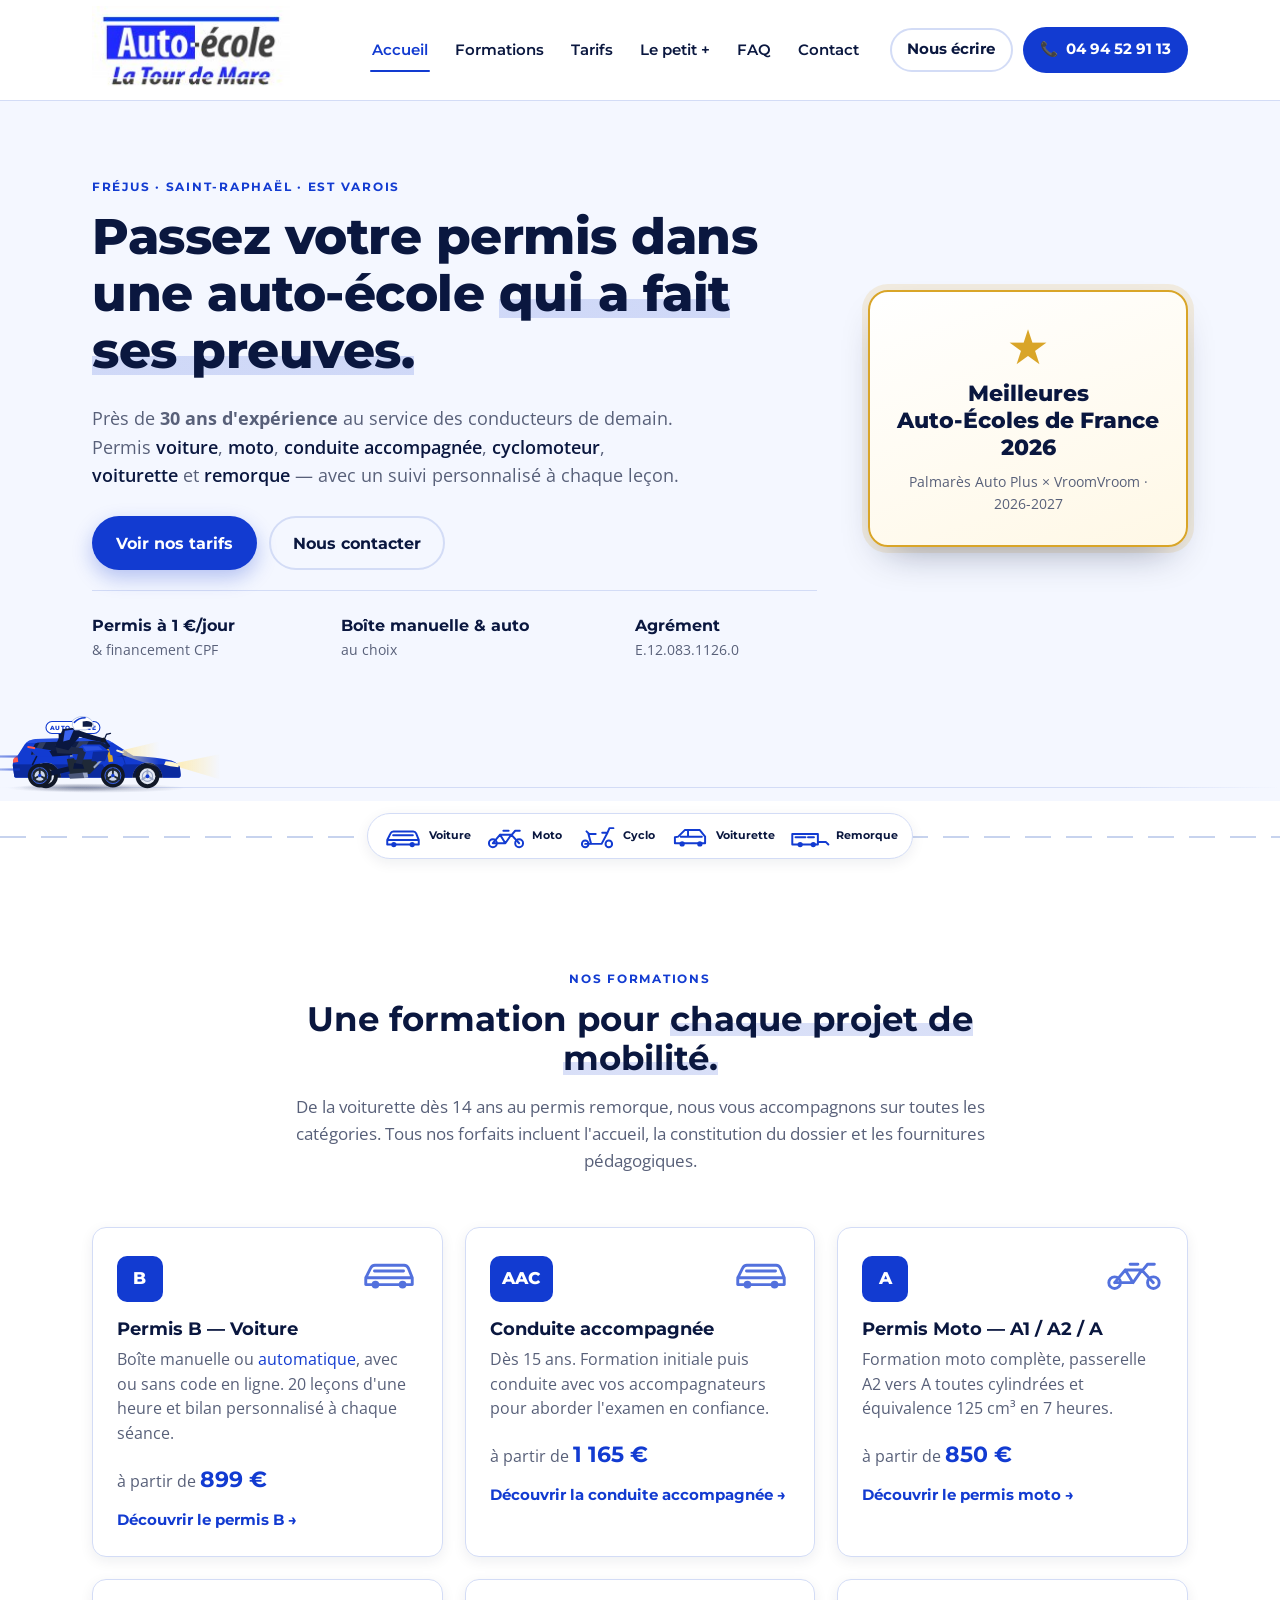
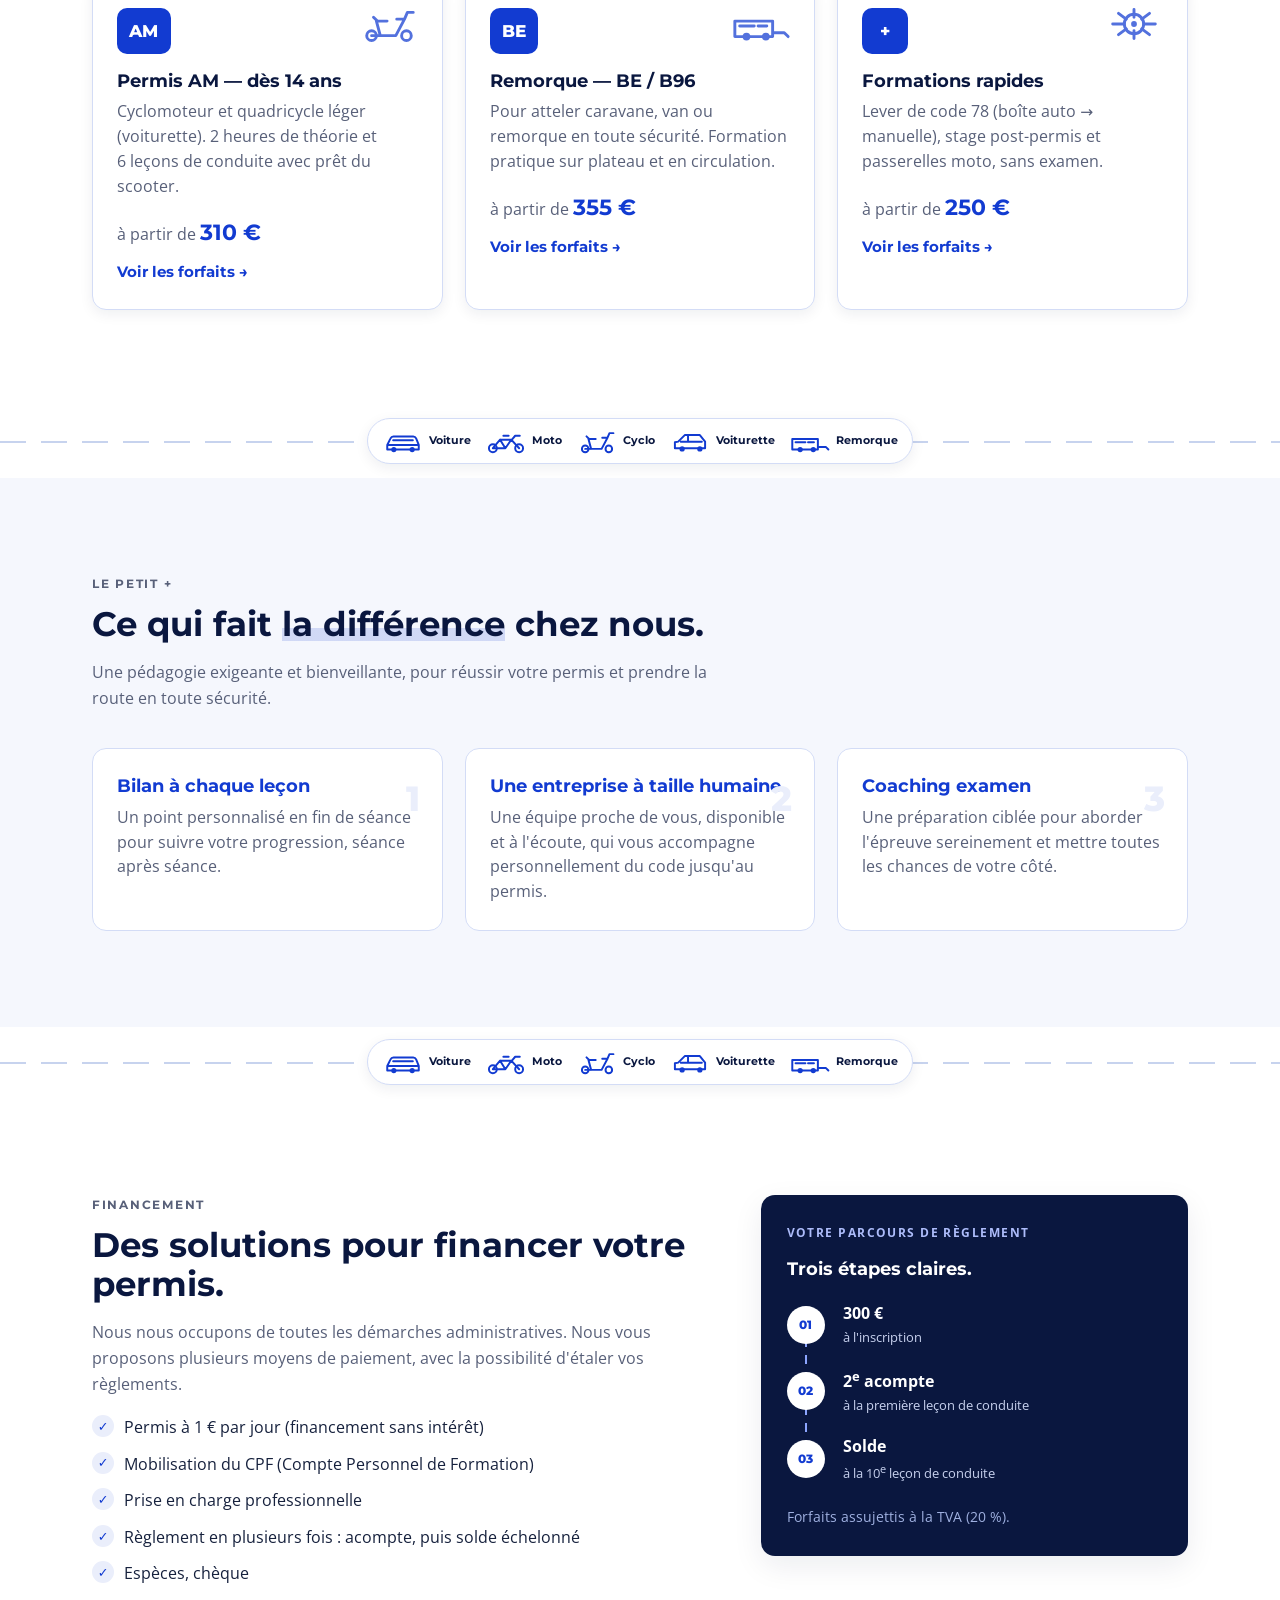
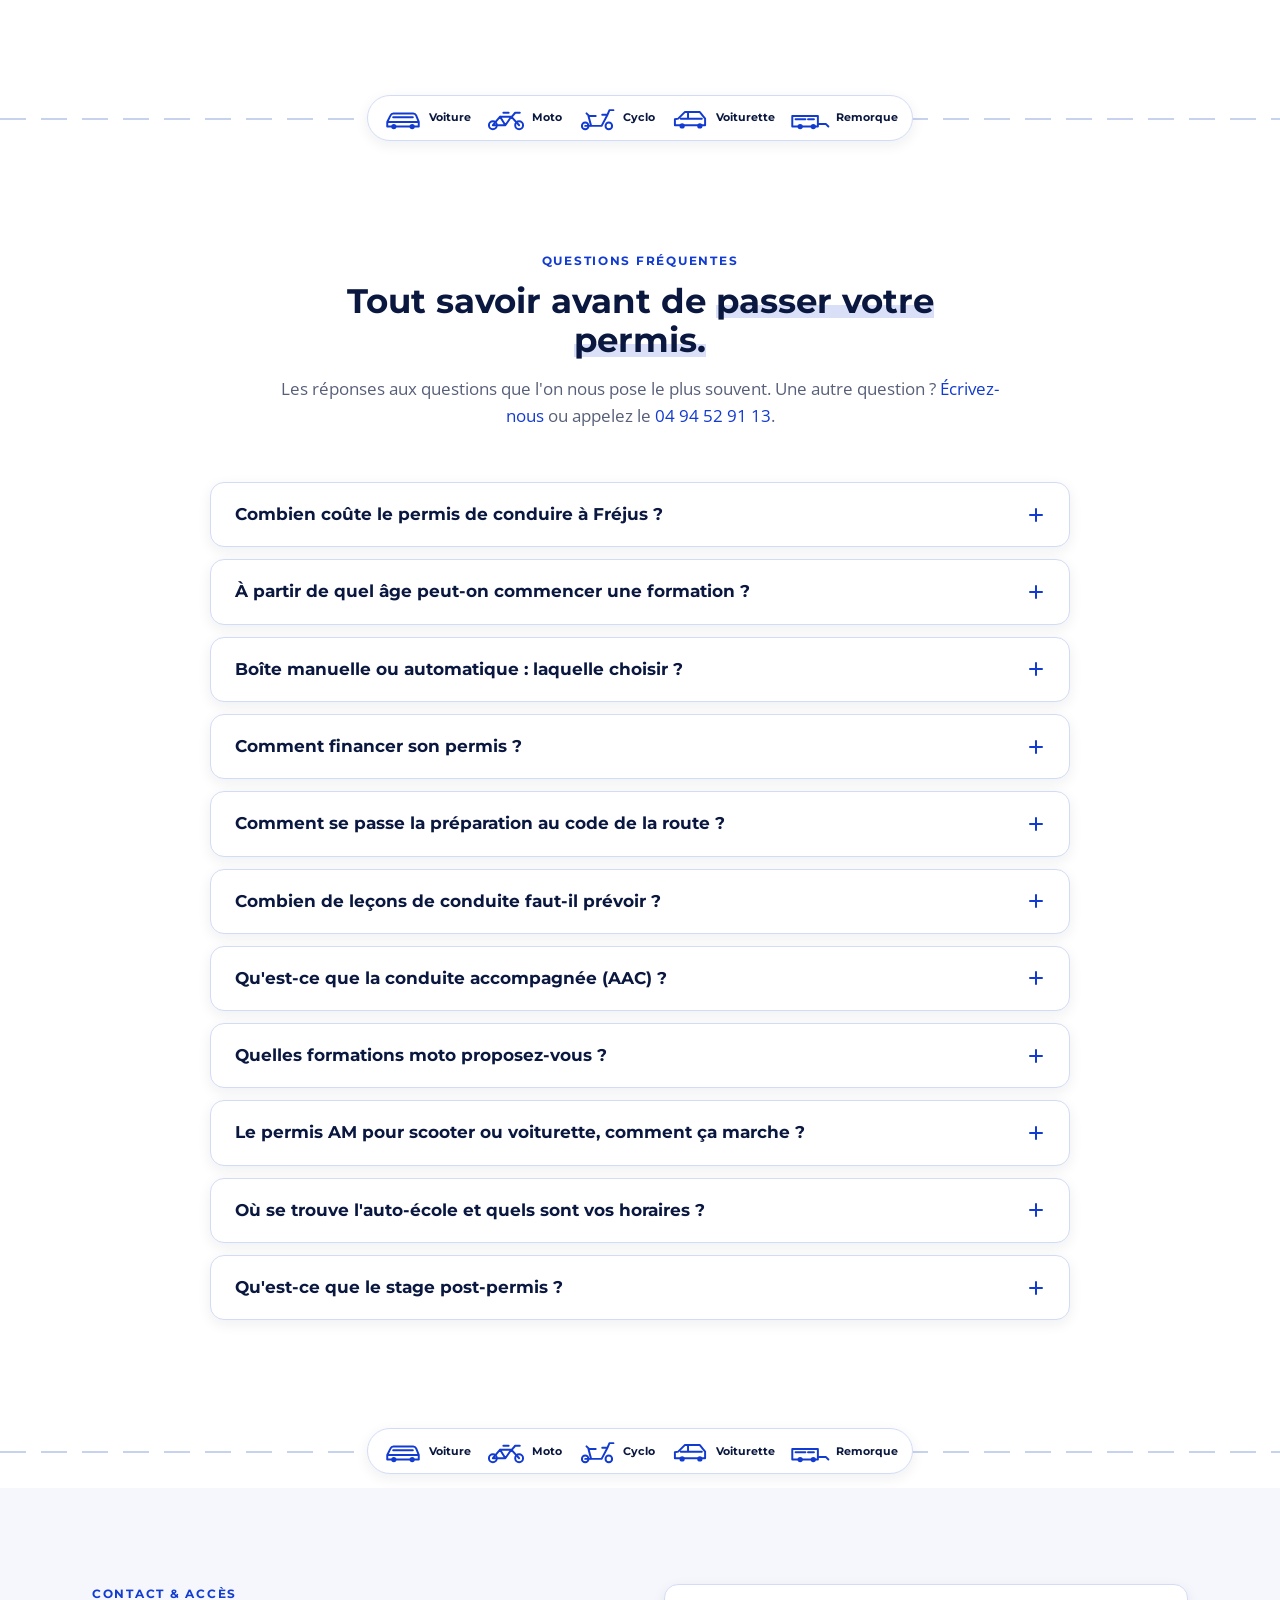
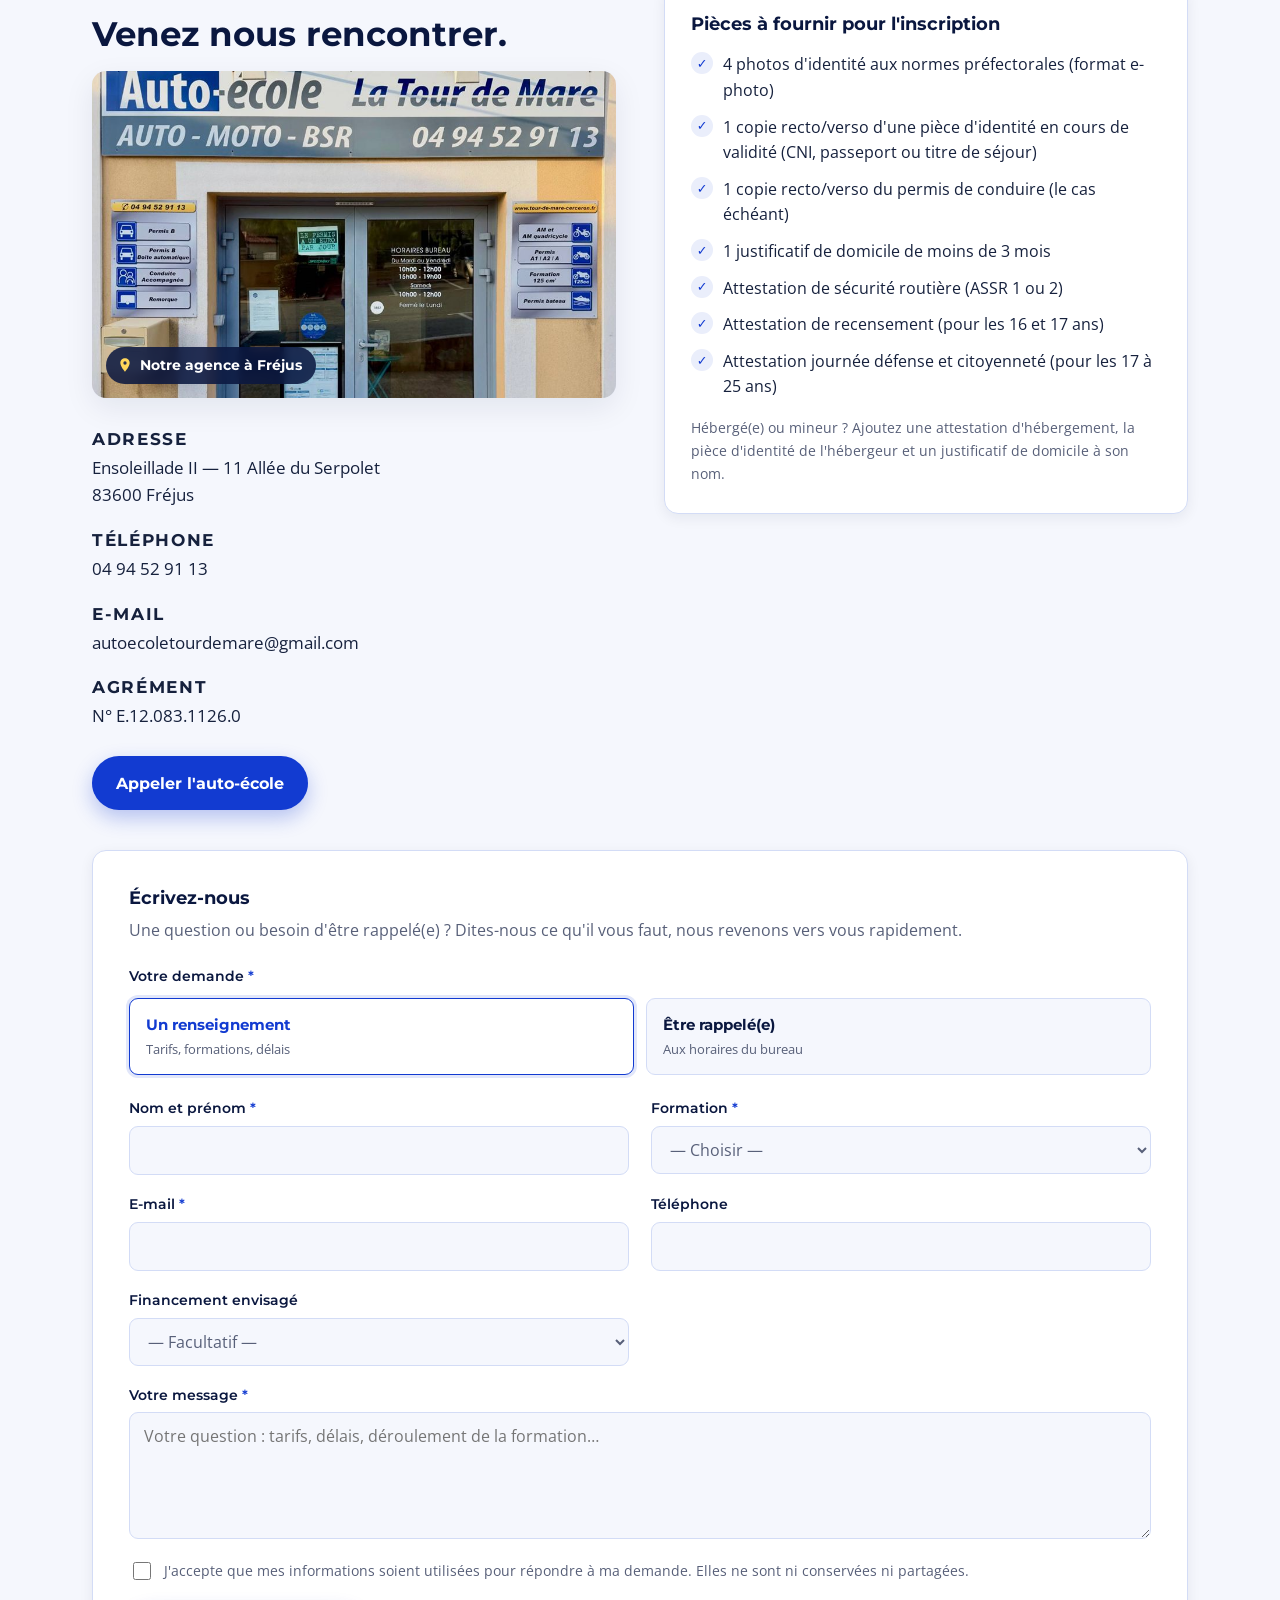
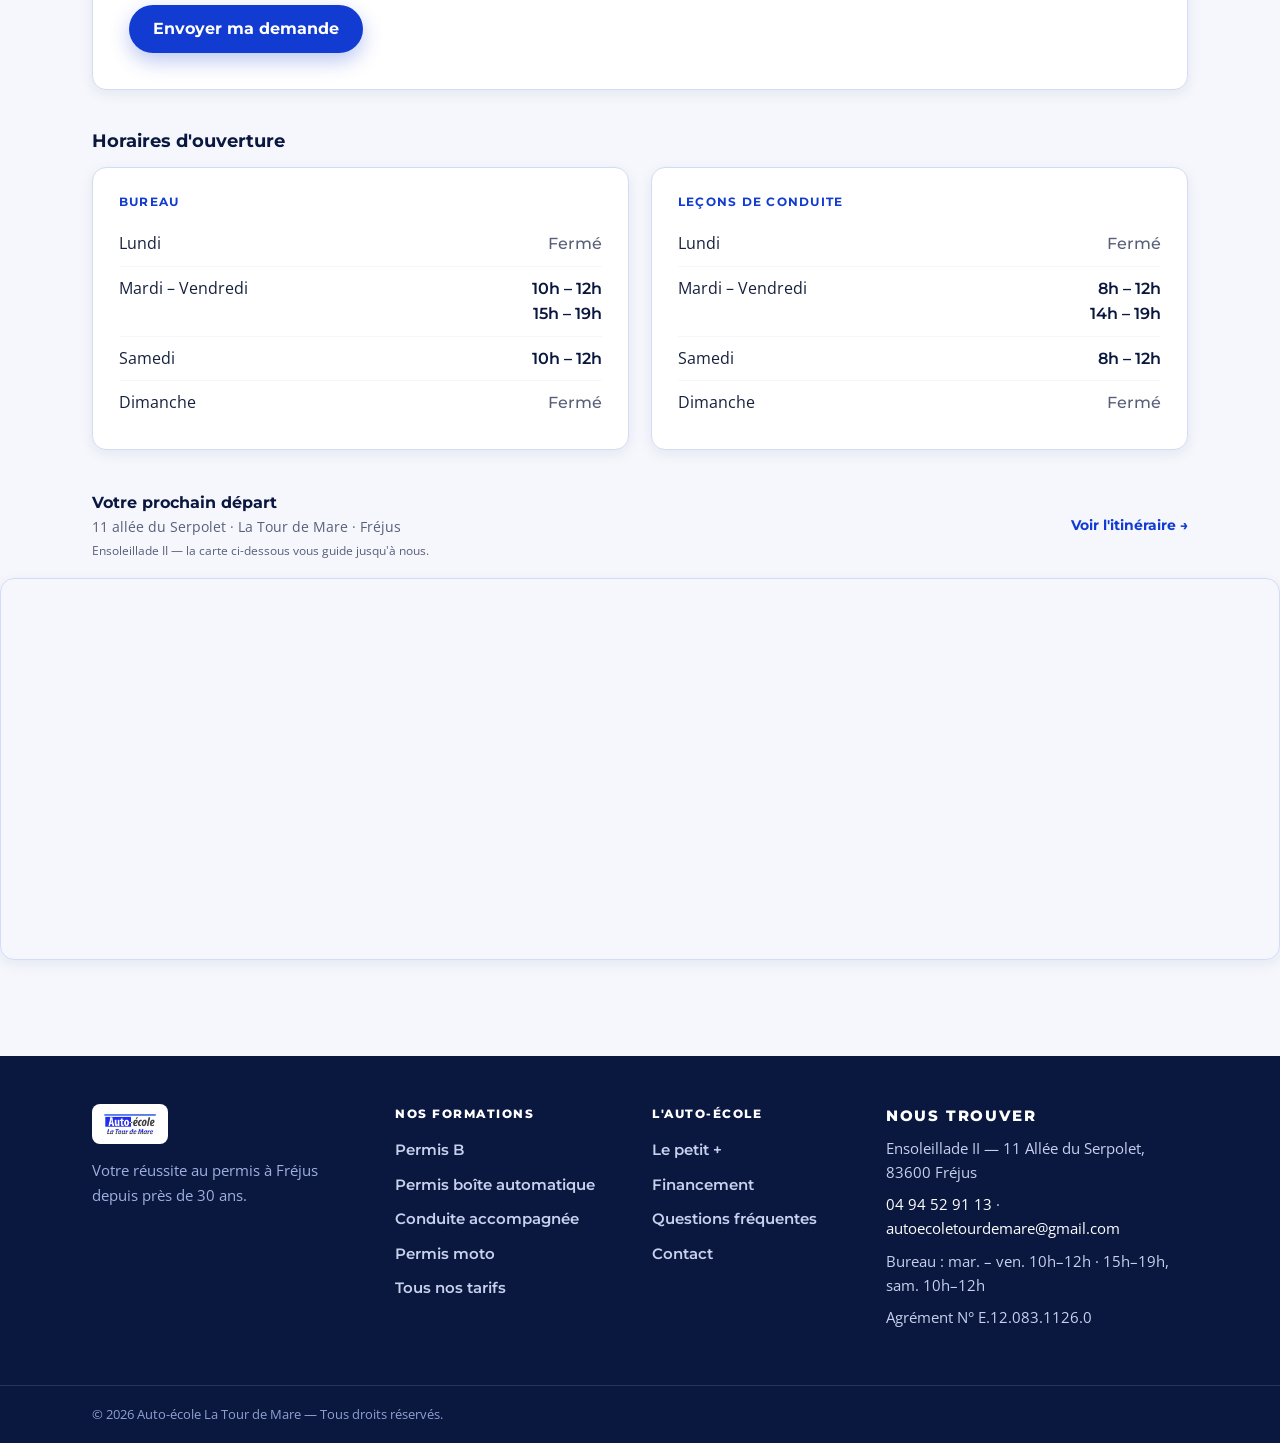
==== commit 5759c75f: "SEO : 4 pages formations dédiées - Nouvelles pages : permis B, permis boîte automatique, conduite ac" ====
--- a/index.html
+++ b/index.html
@@ -353,9 +353,9 @@
             <svg class="card__illustration" viewBox="0 0 64 40" aria-hidden="true"><use href="assets/img/vehicle-icons.svg#car"></use></svg>
             <span class="card__pin">B</span>
             <h3>Permis B — Voiture</h3>
-            <p>Boîte manuelle ou automatique, avec ou sans code en ligne. 20 leçons d'une heure et bilan personnalisé à chaque séance.</p>
+            <p>Boîte manuelle ou <a href="permis-boite-automatique.html">automatique</a>, avec ou sans code en ligne. 20 leçons d'une heure et bilan personnalisé à chaque séance.</p>
             <p class="card__price">à partir de <strong>899&nbsp;€</strong></p>
-            <a href="tarifs.html#permis-b" class="card__link">Voir les forfaits →</a>
+            <a href="permis-b.html" class="card__link">Découvrir le permis B →</a>
           </article>
 
           <article class="card">
@@ -364,7 +364,7 @@
             <h3>Conduite accompagnée</h3>
             <p>Dès 15&nbsp;ans. Formation initiale puis conduite avec vos accompagnateurs pour aborder l'examen en confiance.</p>
             <p class="card__price">à partir de <strong>1&nbsp;165&nbsp;€</strong></p>
-            <a href="tarifs.html#aac" class="card__link">Voir les forfaits →</a>
+            <a href="conduite-accompagnee.html" class="card__link">Découvrir la conduite accompagnée →</a>
           </article>
 
           <article class="card">
@@ -373,7 +373,7 @@
             <h3>Permis Moto — A1 / A2 / A</h3>
             <p>Formation moto complète, passerelle A2 vers A toutes cylindrées et équivalence 125&nbsp;cm³ en 7&nbsp;heures.</p>
             <p class="card__price">à partir de <strong>850&nbsp;€</strong></p>
-            <a href="tarifs.html#moto" class="card__link">Voir les forfaits →</a>
+            <a href="permis-moto.html" class="card__link">Découvrir le permis moto →</a>
           </article>
 
           <article class="card">
@@ -731,14 +731,23 @@
         <img src="assets/img/logo.jpg" alt="Auto-école La Tour de Mare" class="footer__logo" />
         <p>Votre réussite au permis à Fréjus depuis près de 30&nbsp;ans.</p>
       </div>
+      <nav class="footer__nav" aria-label="Nos formations">
+        <p class="footer__title">Nos formations</p>
+        <a href="permis-b.html">Permis B</a>
+        <a href="permis-boite-automatique.html">Permis boîte automatique</a>
+        <a href="conduite-accompagnee.html">Conduite accompagnée</a>
+        <a href="permis-moto.html">Permis moto</a>
+        <a href="tarifs.html">Tous nos tarifs</a>
+      </nav>
       <nav class="footer__nav" aria-label="Pied de page">
-        <a href="index.html#formations">Formations</a>
-        <a href="tarifs.html">Tarifs</a>
+        <p class="footer__title">L'auto-école</p>
         <a href="index.html#plus">Le petit +</a>
+        <a href="index.html#financement">Financement</a>
         <a href="index.html#faq">Questions fréquentes</a>
         <a href="index.html#contact">Contact</a>
       </nav>
       <div class="footer__contact">
+        <p class="footer__title">Nous trouver</p>
         <p>Ensoleillade II — 11 Allée du Serpolet, 83600 Fréjus</p>
         <p><a href="tel:+33494529113">04 94 52 91 13</a> · <a href="mailto:autoecoletourdemare@gmail.com">autoecoletourdemare@gmail.com</a></p>
         <p>Bureau : mar. – ven. 10h–12h · 15h–19h, sam. 10h–12h</p>
--- a/css/styles.css
+++ b/css/styles.css
@@ -377,6 +377,94 @@
 .finance__tva { color: #9fb0e0; font-size: .86rem; margin: 0; }
 
 /* =====================================================================
+   PAGES FORMATIONS
+   ===================================================================== */
+.breadcrumb { display: flex; flex-wrap: wrap; align-items: center; gap: 8px; margin-bottom: 26px; font-size: .86rem; color: var(--muted); }
+.breadcrumb a { color: var(--muted); }
+.breadcrumb a:hover { color: var(--blue); }
+.breadcrumb [aria-current] { color: var(--navy); font-weight: 600; }
+.page-hero--formation .page-hero__top { grid-template-columns: minmax(0, 1fr) auto; gap: clamp(28px, 5vw, 64px); }
+.page-hero--formation h1 { max-width: 20ch; }
+.page-hero--formation .hero__cta { margin-bottom: 0; }
+
+/* Badge visuel : véhicule, catégorie et prix d'appel */
+.formation-badge {
+  position: relative; display: flex; flex-direction: column; align-items: center; text-align: center;
+  width: clamp(230px, 24vw, 290px); padding: 34px 26px 28px;
+  background: #fff; border: 1px solid var(--blue-line); border-radius: 22px; box-shadow: var(--shadow);
+}
+.formation-badge svg { width: 150px; height: 94px; color: var(--blue); margin-bottom: 14px; }
+.formation-badge__pin {
+  position: absolute; top: -14px; left: 50%; transform: translateX(-50%);
+  min-width: 52px; padding: 7px 14px; border-radius: 10px; background: var(--blue); color: #fff;
+  font-family: var(--ff-head); font-weight: 800; letter-spacing: .03em;
+}
+.formation-badge__from { color: var(--muted); font-size: .85rem; }
+.formation-badge__price { font-family: var(--ff-head); font-weight: 800; font-size: 2.3rem; line-height: 1.1; color: var(--navy); }
+
+/* Chiffres clés sous l'en-tête */
+.facts {
+  list-style: none; margin: clamp(30px, 4vw, 44px) 0 0; padding: 0;
+  display: grid; grid-template-columns: repeat(4, minmax(0, 1fr)); gap: 14px;
+}
+.facts li { background: #fff; border: 1px solid var(--blue-line); border-radius: var(--radius-sm); padding: 14px 18px; }
+.facts span { display: block; color: var(--muted); font-size: .8rem; text-transform: uppercase; letter-spacing: .08em; font-weight: 600; }
+.facts strong { font-family: var(--ff-head); color: var(--navy); font-size: 1.05rem; }
+
+/* Étapes numérotées */
+.steps { list-style: none; margin: 0; padding: 0; display: grid; grid-template-columns: repeat(auto-fit, minmax(210px, 1fr)); gap: 18px; }
+.steps li { position: relative; background: #fff; border: 1px solid var(--blue-line); border-radius: var(--radius); padding: 24px 22px 22px; box-shadow: var(--shadow-sm); }
+.steps h3 { color: var(--blue); font-size: 1.05rem; margin-bottom: 8px; }
+.steps p { margin: 0; color: var(--muted); font-size: .95rem; }
+
+/* Avantages */
+.benefits { list-style: none; margin: 0; padding: 0; display: grid; grid-template-columns: repeat(auto-fit, minmax(240px, 1fr)); gap: 20px; }
+.benefits li { background: #fff; border: 1px solid var(--blue-line); border-radius: var(--radius); padding: 26px 24px; }
+.benefits h3 { margin-bottom: 8px; }
+.benefits h3::before { content: "✓"; display: inline-grid; place-items: center; width: 26px; height: 26px; margin-right: 10px; border-radius: 50%; background: var(--blue-soft); color: var(--blue); font-size: .8rem; vertical-align: 2px; }
+.benefits p { margin: 0; color: var(--muted); font-size: .96rem; }
+
+/* Texte + encadré financement */
+.prose-split { display: grid; grid-template-columns: minmax(0, 1.4fr) minmax(0, .9fr); gap: clamp(28px, 4vw, 54px); align-items: start; }
+.prose p { color: var(--ink); line-height: 1.75; }
+.prose p:last-child { margin-bottom: 0; }
+.prose a { font-weight: 600; }
+.prose-aside { background: var(--navy); color: #dfe6fb; border-radius: var(--radius); padding: 28px 26px; box-shadow: var(--shadow); }
+.prose-aside h3 { color: #fff; }
+.prose-aside .checks li { color: #dfe6fb; }
+.prose-aside .checks li::before { background: rgba(255,255,255,.12); color: #fff; }
+.prose-aside__link { display: inline-block; margin-top: 18px; color: #fff; font-family: var(--ff-head); font-weight: 700; font-size: .92rem; }
+.prose-aside__link:hover { color: #adbcfa; }
+.prose-aside:empty { display: none; }
+
+/* Liens vers les autres formations */
+.related__title { font-size: 1.3rem; margin-bottom: 18px; }
+.related__grid { display: grid; grid-template-columns: repeat(4, minmax(0, 1fr)); gap: 14px; }
+.related__link {
+  display: flex; flex-direction: column; gap: 2px; padding: 18px 20px; background: #fff;
+  border: 1px solid var(--blue-line); border-radius: var(--radius-sm); transition: border-color .15s ease, transform .15s ease;
+}
+.related__link strong { font-family: var(--ff-head); color: var(--navy); }
+.related__link span { color: var(--muted); font-size: .88rem; }
+.related__link:hover { border-color: var(--blue); transform: translateY(-2px); }
+.related__link:hover strong { color: var(--blue); }
+
+@media (max-width: 940px) {
+  .page-hero--formation .page-hero__top { grid-template-columns: 1fr; }
+  .formation-badge { flex-direction: row; justify-content: flex-start; gap: 16px; width: 100%; padding: 22px 22px 18px; text-align: left; }
+  .formation-badge svg { width: 84px; height: 54px; margin: 0; }
+  .formation-badge__pin { left: 22px; transform: none; }
+  .formation-badge__from { margin-left: auto; }
+  .facts, .related__grid { grid-template-columns: repeat(2, minmax(0, 1fr)); }
+  .prose-split { grid-template-columns: 1fr; }
+}
+@media (max-width: 560px) {
+  .formation-badge__price { font-size: 1.8rem; }
+  .formation-badge__from { display: none; }
+  .formation-badge strong { margin-left: auto; }
+}
+
+/* =====================================================================
    FAQ
    ===================================================================== */
 .faq { max-width: 860px; margin: 0 auto; display: grid; gap: 12px; }
@@ -594,7 +682,8 @@
    FOOTER
    ===================================================================== */
 .site-footer { background: var(--navy); color: #c7d1ee; }
-.footer__inner { display: grid; grid-template-columns: 1.3fr .8fr 1.4fr; gap: 36px; padding-block: 48px; }
+.footer__inner { display: grid; grid-template-columns: 1.15fr .95fr .85fr 1.3fr; gap: 36px; padding-block: 48px; }
+.footer__title { margin: 0 0 4px; font-family: var(--ff-head); font-size: .78rem; font-weight: 800; letter-spacing: .12em; text-transform: uppercase; color: #fff; }
 .footer__logo { height: 40px; background: #fff; padding: 7px 9px; border-radius: 8px; margin-bottom: 14px; }
 .footer__brand p { margin: 0; font-size: .95rem; color: #9fb0e0; max-width: 32ch; }
 .footer__nav { display: flex; flex-direction: column; gap: 10px; }
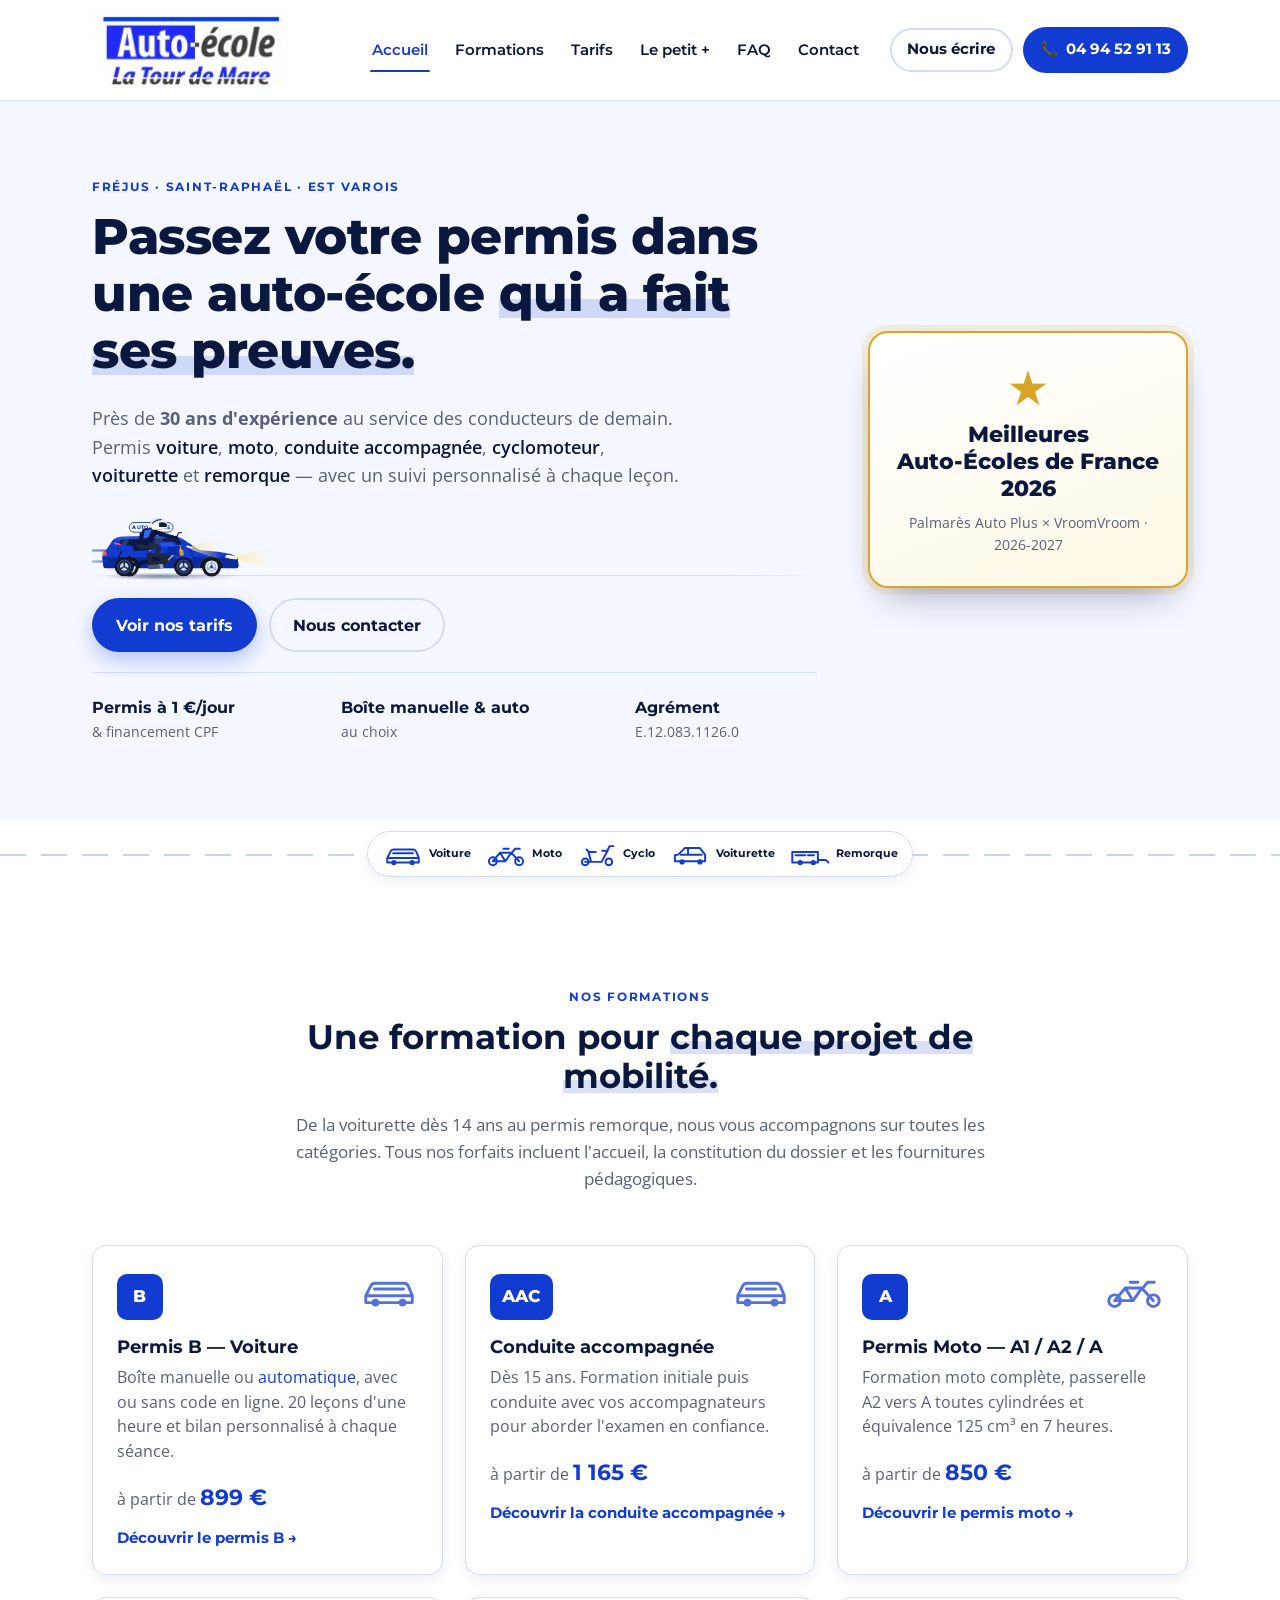
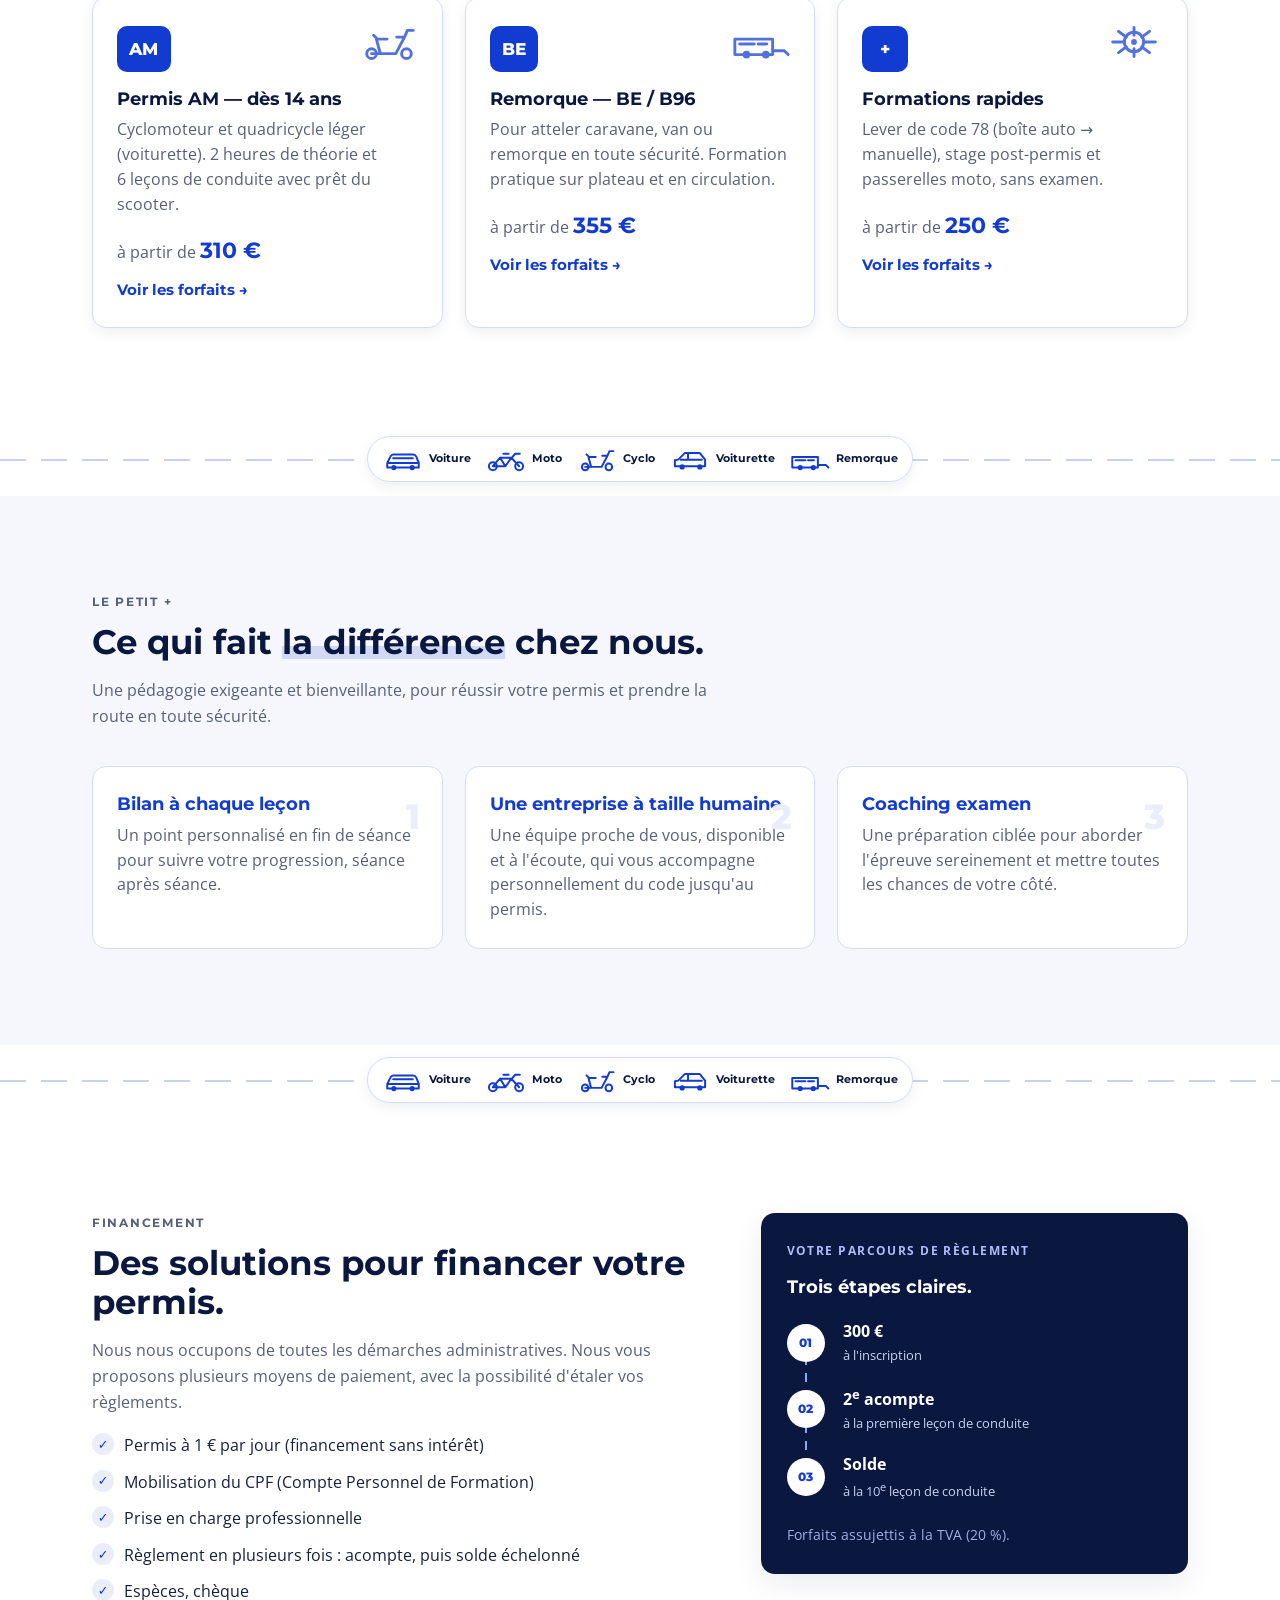
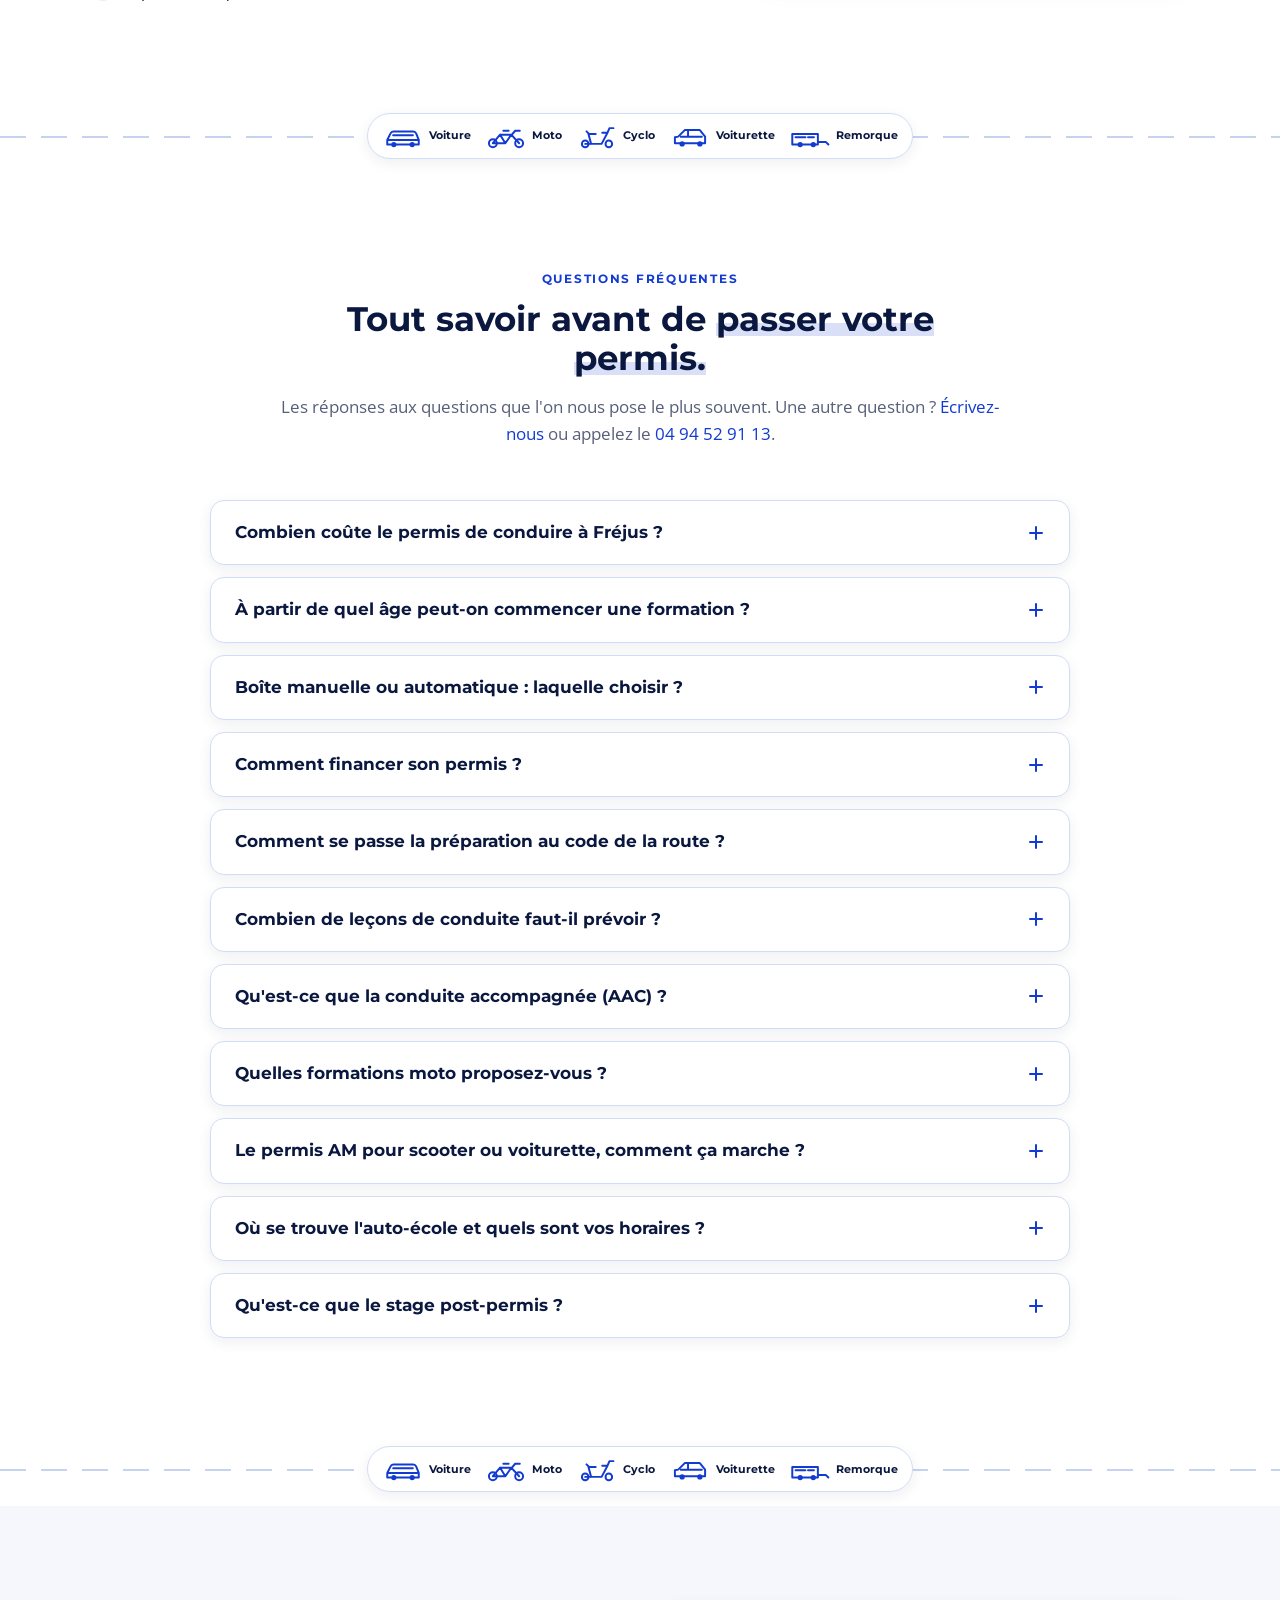
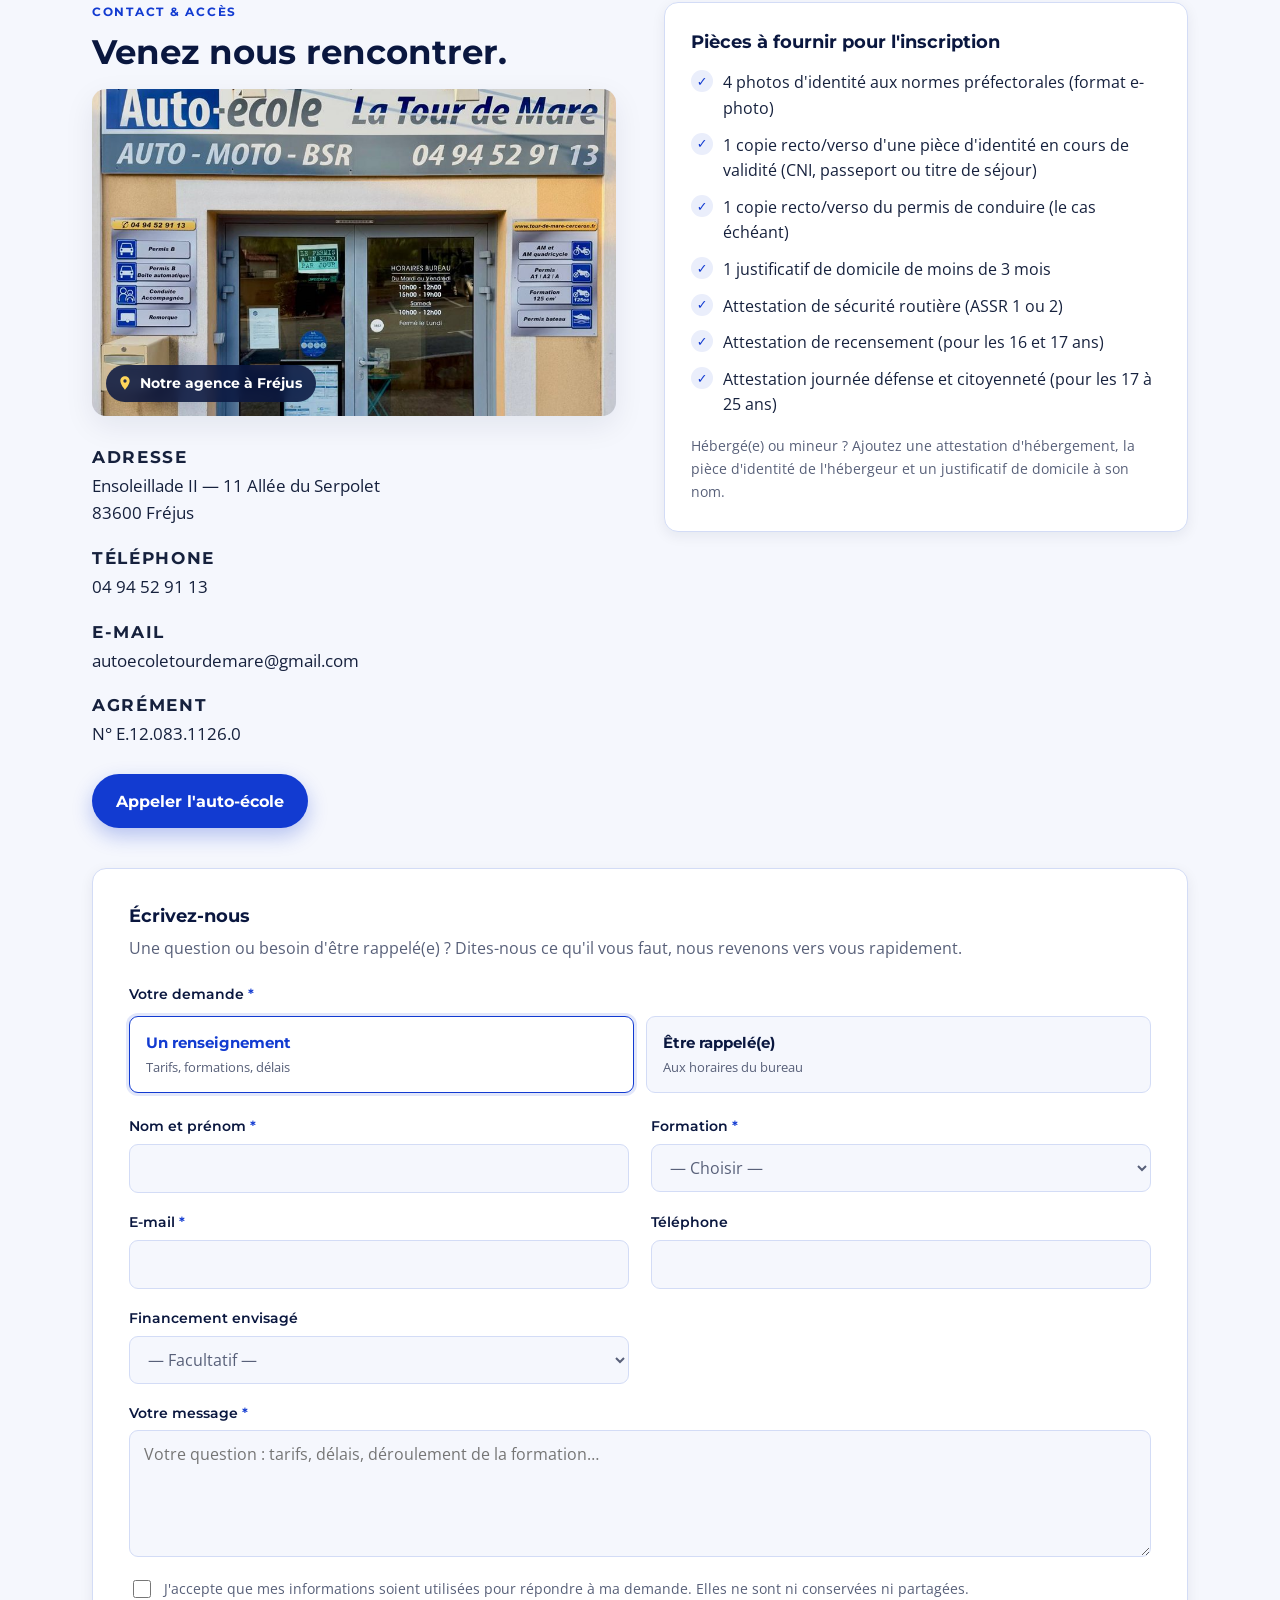
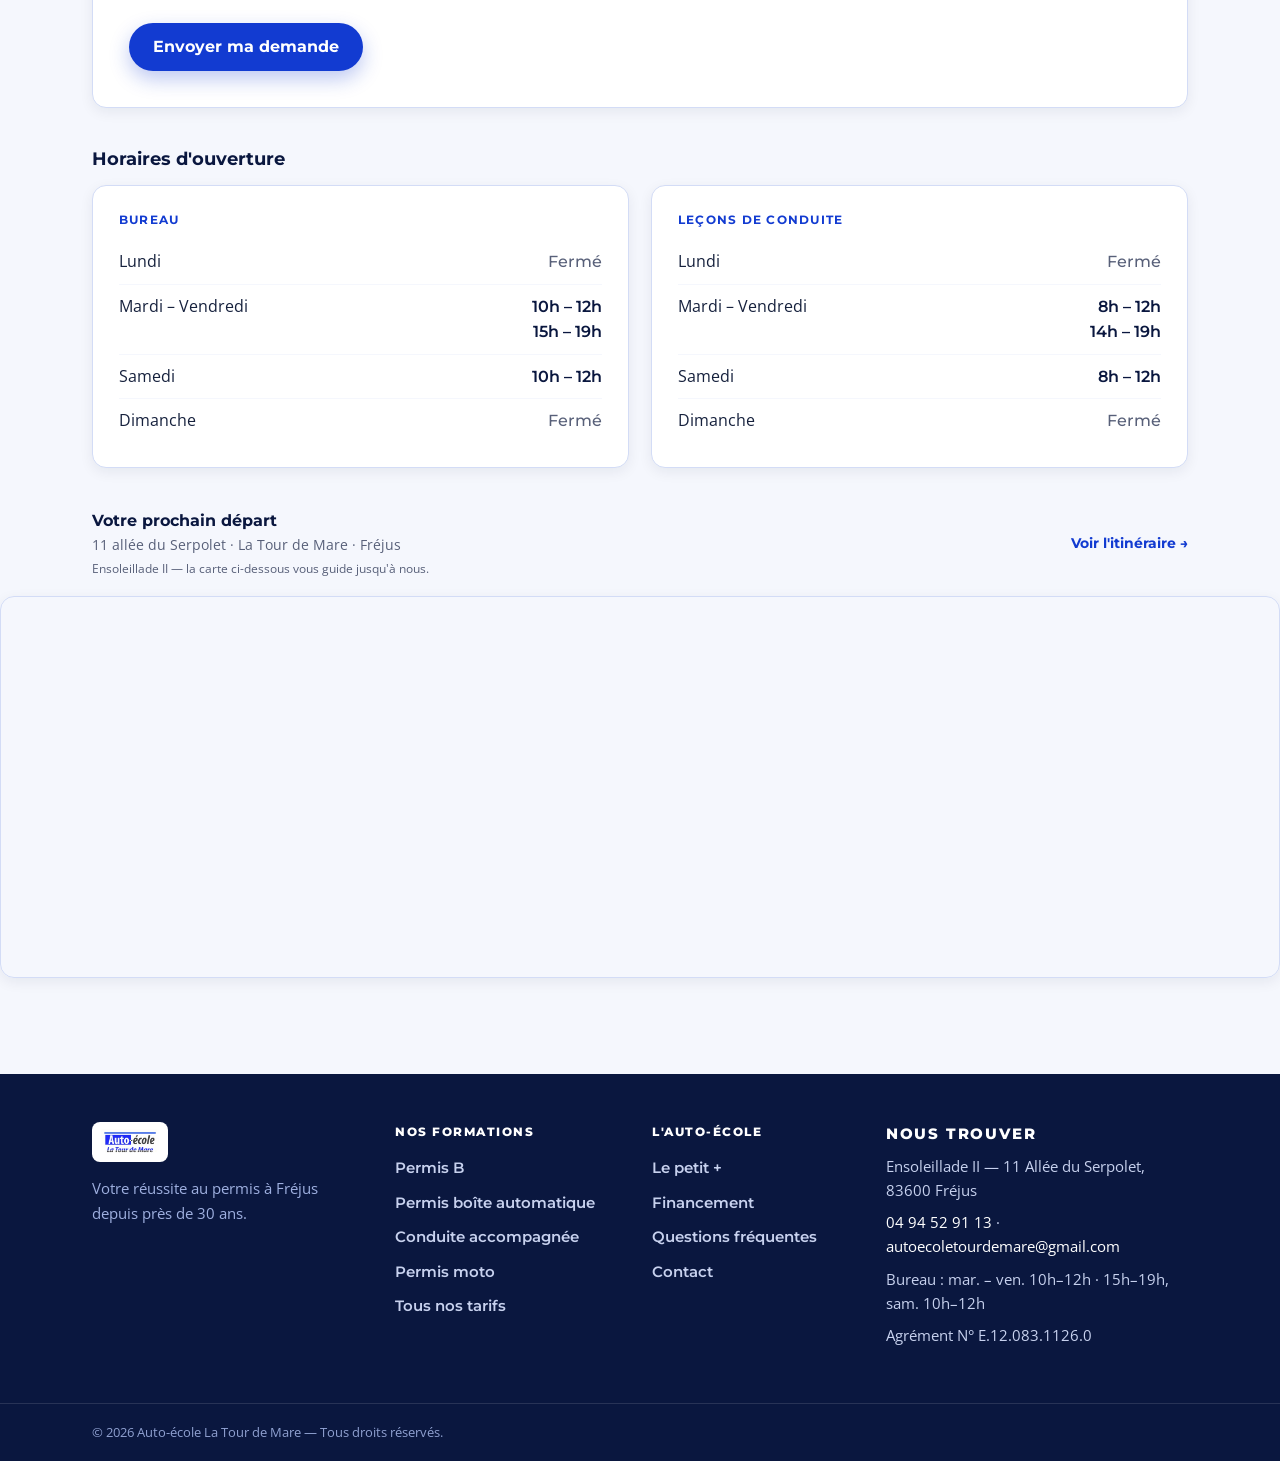
==== commit 79632e33: "Accueil : voiture et moto déplacées au-dessus de « Voir nos tarifs » - La route animée passe du bas " ====
--- a/index.html
+++ b/index.html
@@ -193,6 +193,127 @@
             <span class="hero__cat">cyclomoteur</span>, <span class="hero__cat">voiturette</span> et <span class="hero__cat">remorque</span> —
             avec un suivi personnalisé à chaque leçon.
           </p>
+          <div class="hero__road" aria-hidden="true">
+            <div class="hero__vehicle">
+              <svg class="hero__car" viewBox="0 0 280 100" focusable="false">
+                <defs>
+                  <radialGradient id="carShadow" cx=".5" cy=".5" r=".5">
+                    <stop offset="0" stop-color="#0a173f" stop-opacity=".28"/>
+                    <stop offset="1" stop-color="#0a173f" stop-opacity="0"/>
+                  </radialGradient>
+                  <linearGradient id="carBeam" x1="0" y1="0" x2="1" y2="0">
+                    <stop offset="0" stop-color="#ffe9a3" stop-opacity=".75"/>
+                    <stop offset="1" stop-color="#ffe9a3" stop-opacity="0"/>
+                  </linearGradient>
+                  <clipPath id="carClip">
+                    <path d="M18 76 L16 62 Q16 54 22 50 L31 36 Q35 30 45 29 L118 27 Q132 27 143 34 L168 50 Q200 52 216 56 Q226 59 227 66 L228 74 Q228 78 224 78 L205 78 A19 19 0 0 0 167 78 L77 78 A19 19 0 0 0 39 78 L22 78 Q18 78 18 76 Z"/>
+                  </clipPath>
+                </defs>
+                <ellipse cx="122" cy="91" rx="112" ry="6" fill="url(#carShadow)"/>
+                <path class="hero__beam" fill="url(#carBeam)" d="M224 59 L278 48 L278 80 L224 64 Z"/>
+                <g class="hero__body">
+                  <!-- Panneau de toit -->
+                  <rect x="74" y="22" width="5" height="7" rx="1" fill="#0a173f"/>
+                  <rect x="104" y="21" width="5" height="7" rx="1" fill="#0a173f"/>
+                  <rect x="58" y="7" width="68" height="15" rx="7.5" fill="#fff" stroke="#123bd1" stroke-width="1.4"/>
+                  <text x="92" y="17.6" text-anchor="middle" font-family="Montserrat, Arial, sans-serif" font-size="7.8" font-weight="800" letter-spacing=".6" fill="#123bd1">AUTO-ÉCOLE</text>
+                  <!-- Carrosserie en aplats -->
+                  <path fill="#123bd1" d="M18 76 L16 62 Q16 54 22 50 L31 36 Q35 30 45 29 L118 27 Q132 27 143 34 L168 50 Q200 52 216 56 Q226 59 227 66 L228 74 Q228 78 224 78 L205 78 A19 19 0 0 0 167 78 L77 78 A19 19 0 0 0 39 78 L22 78 Q18 78 18 76 Z"/>
+                  <rect x="0" y="61" width="240" height="20" fill="#0b2a9e" clip-path="url(#carClip)"/>
+                  <rect x="0" y="27" width="240" height="7" fill="#3a63f0" opacity=".55" clip-path="url(#carClip)"/>
+                  <!-- Vitres -->
+                  <path fill="#0f1d45" d="M44 35 Q46 33 52 33 L84 32.3 L84 49 L39 49 Q40 41 44 35 Z M90 32.2 L117 31.6 Q128 31.6 136 37 L153 49 L90 49 Z"/>
+                  <path fill="#fff" opacity=".14" d="M100 32 L112 32 L102 49 L90 49 Z M50 33.4 L58 33.2 L49 49 L41 49 Z"/>
+                  <!-- Détails -->
+                  <path fill="none" stroke="#0b2a9e" stroke-width="1" d="M87 31 L87 61 M154 50 Q157 56 158 61"/>
+                  <rect x="94" y="53.5" width="9" height="2.4" rx="1.2" fill="#0b2a9e"/>
+                  <path fill="#0b2a9e" d="M148 51 L155 44 Q160 43 161 47 L159 52 Z"/>
+                  <!-- Feux -->
+                  <path fill="#fff6d1" d="M209 57 Q220 57.5 226 61 L225 64.5 Q214 63.5 207 61.5 Z"/>
+                  <path fill="#ff5a4f" d="M16.5 55 Q18 51 22 50 L23 58 L16.5 59 Z"/>
+                </g>
+                <!-- Passages de roue -->
+                <path fill="#0a173f" d="M39 78 A19 19 0 0 1 77 78 Z M167 78 A19 19 0 0 1 205 78 Z"/>
+                <!-- Roues -->
+                <g class="hero__wheel">
+                  <circle cx="58" cy="76" r="15" fill="#111827"/>
+                  <circle cx="58" cy="76" r="10" fill="#e5eaf5"/>
+                  <circle cx="58" cy="76" r="6.5" fill="none" stroke="#9aa6c4" stroke-width="1.4"/>
+                  <path stroke="#9aa6c4" stroke-width="2.4" stroke-linecap="round" d="M58 73V68.5M60.6 77.5l3.9 2.2M55.4 77.5l-3.9 2.2"/>
+                  <circle cx="58" cy="76" r="2.4" fill="#123bd1"/>
+                </g>
+                <g class="hero__wheel">
+                  <circle cx="186" cy="76" r="15" fill="#111827"/>
+                  <circle cx="186" cy="76" r="10" fill="#e5eaf5"/>
+                  <circle cx="186" cy="76" r="6.5" fill="none" stroke="#9aa6c4" stroke-width="1.4"/>
+                  <path stroke="#9aa6c4" stroke-width="2.4" stroke-linecap="round" d="M186 73V68.5M188.6 77.5l3.9 2.2M183.4 77.5l-3.9 2.2"/>
+                  <circle cx="186" cy="76" r="2.4" fill="#123bd1"/>
+                </g>
+              </svg>
+            </div>
+            <div class="hero__vehicle hero__vehicle--moto">
+              <svg class="hero__car" viewBox="0 -4 200 104" focusable="false">
+                <ellipse cx="96" cy="91" rx="72" ry="5.5" fill="url(#carShadow)"/>
+                <path class="hero__beam" fill="url(#carBeam)" d="M154 44 L200 33 L200 66 L154 50 Z"/>
+                <g class="hero__body">
+                  <!-- Bras oscillant, cadre, moteur, échappement -->
+                  <path fill="#0a173f" d="M50 73 L92 63 L95 69 L52 79 Z"/>
+                  <path fill="#1f2937" d="M84 55 L117 51 L124 63 L113 74 L88 74 Z"/>
+                  <path fill="none" stroke="#9aa6c4" stroke-width="2.6" stroke-linejoin="round" d="M88 51 L120 46 L127 57 L118 66"/>
+                  <path fill="#4b5779" d="M86 74 L106 72 L108 79 L88 80 Z"/>
+                  <path fill="#9aa6c4" d="M104 72.5 L110 72 L111 78.5 L106 79 Z"/>
+                  <!-- Fourche inversée dorée -->
+                  <path fill="#d9a528" d="M134 43 L140 42 L145 76 L139.5 76 Z"/>
+                  <!-- Garde-boue avant -->
+                  <path fill="#123bd1" d="M129 62 Q142 55 156 61 L154 64.5 Q142 59.5 131 65.5 Z"/>
+                  <!-- Coque arrière relevée, feu LED, support de plaque -->
+                  <path fill="#123bd1" d="M34 39 L64 44 L66 52 L46 52 Z"/>
+                  <path fill="none" stroke="#ff5a4f" stroke-width="2.6" stroke-linecap="round" d="M35.5 40 L43 41.4"/>
+                  <path fill="none" stroke="#0a173f" stroke-width="2" stroke-linecap="round" d="M46 52 L41 62"/>
+                  <!-- Selle -->
+                  <path fill="#0a173f" d="M62 45 L92 43 L94 50 L66 52 Z"/>
+                  <!-- Réservoir anguleux et écopes -->
+                  <path fill="#123bd1" d="M90 48 L104 37 L126 37 L137 45 L131 55 L94 56 Z"/>
+                  <path fill="#3a63f0" opacity=".6" d="M104 39 L124 39 L129 43.5 L108 45 Z"/>
+                  <path fill="#0b2a9e" d="M117 46 L137 45 L132 58 L115 58 Z"/>
+                  <!-- Optique LED -->
+                  <path fill="#123bd1" d="M136 39 L151 41 L156 47.5 L150 52 L139 50 Z"/>
+                  <path fill="none" stroke="#fff6d1" stroke-width="2.6" stroke-linecap="round" d="M147.5 44.6 L154.5 47"/>
+                  <!-- Guidon, rétroviseur -->
+                  <path fill="none" stroke="#0a173f" stroke-width="3" stroke-linecap="round" d="M137 39 L130 30"/>
+                  <path fill="none" stroke="#0a173f" stroke-width="1.6" stroke-linecap="round" d="M131 31 L134 24 L139 23"/>
+                  <!-- Élève : jambe, botte, blouson, bras, gant, casque intégral -->
+                  <path fill="#1e2a4a" d="M69 37 L104 41.5 L106.5 49.5 L72 48 Z"/>
+                  <path fill="#1e2a4a" d="M99.5 43 L108 46.5 L102 63.5 L95 61.5 Z"/>
+                  <path fill="#0a173f" d="M93.5 60 L104 62 L106 67.5 L92 67.5 Z"/>
+                  <path fill="#0a173f" d="M69 40 L79 17.5 L98 15.5 L102.5 24 L86 44 Z"/>
+                  <path fill="#3a63f0" d="M81.5 19.5 L93 18 L87.5 31 L79.5 33 Z"/>
+                  <path fill="#0a173f" d="M94 17.5 L118 25.5 L130 29 L128.5 34 L114 31 L92 25 Z"/>
+                  <circle cx="130" cy="31.5" r="3.2" fill="#111827"/>
+                  <path fill="#fff" stroke="#b8c6ea" stroke-width="1.2" d="M91.5 6.5 Q100 -1 110.5 3 Q118.5 7 117.5 15 L108 18.5 L94 18.5 Q89 13 91.5 6.5 Z"/>
+                  <path fill="#0f1d45" d="M104 8 Q113.5 6 116.5 11 L115.5 14.5 L104 14.5 Z"/>
+                  <path fill="none" stroke="#123bd1" stroke-width="2" stroke-linecap="round" d="M93.5 9 Q99 3.2 107 3.2"/>
+                </g>
+                <!-- Roues : jantes noires, liseré bleu, disque de frein -->
+                <g class="hero__wheel">
+                  <circle cx="50" cy="76" r="15" fill="#111827"/>
+                  <circle cx="50" cy="76" r="11" fill="#1f2937"/>
+                  <circle cx="50" cy="76" r="10" fill="none" stroke="#3a63f0" stroke-width="1.2"/>
+                  <circle cx="50" cy="76" r="6.5" fill="#cfd8ea"/>
+                  <path stroke="#1f2937" stroke-width="2.4" stroke-linecap="round" d="M50 73V67M52.6 77.5l5.2 3M47.4 77.5l-5.2 3"/>
+                  <circle cx="50" cy="76" r="2.2" fill="#123bd1"/>
+                </g>
+                <g class="hero__wheel">
+                  <circle cx="142" cy="76" r="15" fill="#111827"/>
+                  <circle cx="142" cy="76" r="11" fill="#1f2937"/>
+                  <circle cx="142" cy="76" r="10" fill="none" stroke="#3a63f0" stroke-width="1.2"/>
+                  <circle cx="142" cy="76" r="6.5" fill="#cfd8ea"/>
+                  <path stroke="#1f2937" stroke-width="2.4" stroke-linecap="round" d="M142 73V67M144.6 77.5l5.2 3M139.4 77.5l-5.2 3"/>
+                  <circle cx="142" cy="76" r="2.2" fill="#123bd1"/>
+                </g>
+              </svg>
+            </div>
+          </div>
           <div class="hero__cta">
             <a href="tarifs.html" class="btn btn--primary">Voir nos tarifs</a>
             <a href="#contact" class="btn btn--ghost">Nous contacter</a>
@@ -212,127 +333,6 @@
 
       </div>
 
-      <div class="hero__road" aria-hidden="true">
-        <div class="hero__vehicle">
-          <svg class="hero__car" viewBox="0 0 280 100" focusable="false">
-            <defs>
-              <radialGradient id="carShadow" cx=".5" cy=".5" r=".5">
-                <stop offset="0" stop-color="#0a173f" stop-opacity=".28"/>
-                <stop offset="1" stop-color="#0a173f" stop-opacity="0"/>
-              </radialGradient>
-              <linearGradient id="carBeam" x1="0" y1="0" x2="1" y2="0">
-                <stop offset="0" stop-color="#ffe9a3" stop-opacity=".75"/>
-                <stop offset="1" stop-color="#ffe9a3" stop-opacity="0"/>
-              </linearGradient>
-              <clipPath id="carClip">
-                <path d="M18 76 L16 62 Q16 54 22 50 L31 36 Q35 30 45 29 L118 27 Q132 27 143 34 L168 50 Q200 52 216 56 Q226 59 227 66 L228 74 Q228 78 224 78 L205 78 A19 19 0 0 0 167 78 L77 78 A19 19 0 0 0 39 78 L22 78 Q18 78 18 76 Z"/>
-              </clipPath>
-            </defs>
-            <ellipse cx="122" cy="91" rx="112" ry="6" fill="url(#carShadow)"/>
-            <path class="hero__beam" fill="url(#carBeam)" d="M224 59 L278 48 L278 80 L224 64 Z"/>
-            <g class="hero__body">
-              <!-- Panneau de toit -->
-              <rect x="74" y="22" width="5" height="7" rx="1" fill="#0a173f"/>
-              <rect x="104" y="21" width="5" height="7" rx="1" fill="#0a173f"/>
-              <rect x="58" y="7" width="68" height="15" rx="7.5" fill="#fff" stroke="#123bd1" stroke-width="1.4"/>
-              <text x="92" y="17.6" text-anchor="middle" font-family="Montserrat, Arial, sans-serif" font-size="7.8" font-weight="800" letter-spacing=".6" fill="#123bd1">AUTO-ÉCOLE</text>
-              <!-- Carrosserie en aplats -->
-              <path fill="#123bd1" d="M18 76 L16 62 Q16 54 22 50 L31 36 Q35 30 45 29 L118 27 Q132 27 143 34 L168 50 Q200 52 216 56 Q226 59 227 66 L228 74 Q228 78 224 78 L205 78 A19 19 0 0 0 167 78 L77 78 A19 19 0 0 0 39 78 L22 78 Q18 78 18 76 Z"/>
-              <rect x="0" y="61" width="240" height="20" fill="#0b2a9e" clip-path="url(#carClip)"/>
-              <rect x="0" y="27" width="240" height="7" fill="#3a63f0" opacity=".55" clip-path="url(#carClip)"/>
-              <!-- Vitres -->
-              <path fill="#0f1d45" d="M44 35 Q46 33 52 33 L84 32.3 L84 49 L39 49 Q40 41 44 35 Z M90 32.2 L117 31.6 Q128 31.6 136 37 L153 49 L90 49 Z"/>
-              <path fill="#fff" opacity=".14" d="M100 32 L112 32 L102 49 L90 49 Z M50 33.4 L58 33.2 L49 49 L41 49 Z"/>
-              <!-- Détails -->
-              <path fill="none" stroke="#0b2a9e" stroke-width="1" d="M87 31 L87 61 M154 50 Q157 56 158 61"/>
-              <rect x="94" y="53.5" width="9" height="2.4" rx="1.2" fill="#0b2a9e"/>
-              <path fill="#0b2a9e" d="M148 51 L155 44 Q160 43 161 47 L159 52 Z"/>
-              <!-- Feux -->
-              <path fill="#fff6d1" d="M209 57 Q220 57.5 226 61 L225 64.5 Q214 63.5 207 61.5 Z"/>
-              <path fill="#ff5a4f" d="M16.5 55 Q18 51 22 50 L23 58 L16.5 59 Z"/>
-            </g>
-            <!-- Passages de roue -->
-            <path fill="#0a173f" d="M39 78 A19 19 0 0 1 77 78 Z M167 78 A19 19 0 0 1 205 78 Z"/>
-            <!-- Roues -->
-            <g class="hero__wheel">
-              <circle cx="58" cy="76" r="15" fill="#111827"/>
-              <circle cx="58" cy="76" r="10" fill="#e5eaf5"/>
-              <circle cx="58" cy="76" r="6.5" fill="none" stroke="#9aa6c4" stroke-width="1.4"/>
-              <path stroke="#9aa6c4" stroke-width="2.4" stroke-linecap="round" d="M58 73V68.5M60.6 77.5l3.9 2.2M55.4 77.5l-3.9 2.2"/>
-              <circle cx="58" cy="76" r="2.4" fill="#123bd1"/>
-            </g>
-            <g class="hero__wheel">
-              <circle cx="186" cy="76" r="15" fill="#111827"/>
-              <circle cx="186" cy="76" r="10" fill="#e5eaf5"/>
-              <circle cx="186" cy="76" r="6.5" fill="none" stroke="#9aa6c4" stroke-width="1.4"/>
-              <path stroke="#9aa6c4" stroke-width="2.4" stroke-linecap="round" d="M186 73V68.5M188.6 77.5l3.9 2.2M183.4 77.5l-3.9 2.2"/>
-              <circle cx="186" cy="76" r="2.4" fill="#123bd1"/>
-            </g>
-          </svg>
-        </div>
-        <div class="hero__vehicle hero__vehicle--moto">
-          <svg class="hero__car" viewBox="0 -4 200 104" focusable="false">
-            <ellipse cx="96" cy="91" rx="72" ry="5.5" fill="url(#carShadow)"/>
-            <path class="hero__beam" fill="url(#carBeam)" d="M154 44 L200 33 L200 66 L154 50 Z"/>
-            <g class="hero__body">
-              <!-- Bras oscillant, cadre, moteur, échappement -->
-              <path fill="#0a173f" d="M50 73 L92 63 L95 69 L52 79 Z"/>
-              <path fill="#1f2937" d="M84 55 L117 51 L124 63 L113 74 L88 74 Z"/>
-              <path fill="none" stroke="#9aa6c4" stroke-width="2.6" stroke-linejoin="round" d="M88 51 L120 46 L127 57 L118 66"/>
-              <path fill="#4b5779" d="M86 74 L106 72 L108 79 L88 80 Z"/>
-              <path fill="#9aa6c4" d="M104 72.5 L110 72 L111 78.5 L106 79 Z"/>
-              <!-- Fourche inversée dorée -->
-              <path fill="#d9a528" d="M134 43 L140 42 L145 76 L139.5 76 Z"/>
-              <!-- Garde-boue avant -->
-              <path fill="#123bd1" d="M129 62 Q142 55 156 61 L154 64.5 Q142 59.5 131 65.5 Z"/>
-              <!-- Coque arrière relevée, feu LED, support de plaque -->
-              <path fill="#123bd1" d="M34 39 L64 44 L66 52 L46 52 Z"/>
-              <path fill="none" stroke="#ff5a4f" stroke-width="2.6" stroke-linecap="round" d="M35.5 40 L43 41.4"/>
-              <path fill="none" stroke="#0a173f" stroke-width="2" stroke-linecap="round" d="M46 52 L41 62"/>
-              <!-- Selle -->
-              <path fill="#0a173f" d="M62 45 L92 43 L94 50 L66 52 Z"/>
-              <!-- Réservoir anguleux et écopes -->
-              <path fill="#123bd1" d="M90 48 L104 37 L126 37 L137 45 L131 55 L94 56 Z"/>
-              <path fill="#3a63f0" opacity=".6" d="M104 39 L124 39 L129 43.5 L108 45 Z"/>
-              <path fill="#0b2a9e" d="M117 46 L137 45 L132 58 L115 58 Z"/>
-              <!-- Optique LED -->
-              <path fill="#123bd1" d="M136 39 L151 41 L156 47.5 L150 52 L139 50 Z"/>
-              <path fill="none" stroke="#fff6d1" stroke-width="2.6" stroke-linecap="round" d="M147.5 44.6 L154.5 47"/>
-              <!-- Guidon, rétroviseur -->
-              <path fill="none" stroke="#0a173f" stroke-width="3" stroke-linecap="round" d="M137 39 L130 30"/>
-              <path fill="none" stroke="#0a173f" stroke-width="1.6" stroke-linecap="round" d="M131 31 L134 24 L139 23"/>
-              <!-- Élève : jambe, botte, blouson, bras, gant, casque intégral -->
-              <path fill="#1e2a4a" d="M69 37 L104 41.5 L106.5 49.5 L72 48 Z"/>
-              <path fill="#1e2a4a" d="M99.5 43 L108 46.5 L102 63.5 L95 61.5 Z"/>
-              <path fill="#0a173f" d="M93.5 60 L104 62 L106 67.5 L92 67.5 Z"/>
-              <path fill="#0a173f" d="M69 40 L79 17.5 L98 15.5 L102.5 24 L86 44 Z"/>
-              <path fill="#3a63f0" d="M81.5 19.5 L93 18 L87.5 31 L79.5 33 Z"/>
-              <path fill="#0a173f" d="M94 17.5 L118 25.5 L130 29 L128.5 34 L114 31 L92 25 Z"/>
-              <circle cx="130" cy="31.5" r="3.2" fill="#111827"/>
-              <path fill="#fff" stroke="#b8c6ea" stroke-width="1.2" d="M91.5 6.5 Q100 -1 110.5 3 Q118.5 7 117.5 15 L108 18.5 L94 18.5 Q89 13 91.5 6.5 Z"/>
-              <path fill="#0f1d45" d="M104 8 Q113.5 6 116.5 11 L115.5 14.5 L104 14.5 Z"/>
-              <path fill="none" stroke="#123bd1" stroke-width="2" stroke-linecap="round" d="M93.5 9 Q99 3.2 107 3.2"/>
-            </g>
-            <!-- Roues : jantes noires, liseré bleu, disque de frein -->
-            <g class="hero__wheel">
-              <circle cx="50" cy="76" r="15" fill="#111827"/>
-              <circle cx="50" cy="76" r="11" fill="#1f2937"/>
-              <circle cx="50" cy="76" r="10" fill="none" stroke="#3a63f0" stroke-width="1.2"/>
-              <circle cx="50" cy="76" r="6.5" fill="#cfd8ea"/>
-              <path stroke="#1f2937" stroke-width="2.4" stroke-linecap="round" d="M50 73V67M52.6 77.5l5.2 3M47.4 77.5l-5.2 3"/>
-              <circle cx="50" cy="76" r="2.2" fill="#123bd1"/>
-            </g>
-            <g class="hero__wheel">
-              <circle cx="142" cy="76" r="15" fill="#111827"/>
-              <circle cx="142" cy="76" r="11" fill="#1f2937"/>
-              <circle cx="142" cy="76" r="10" fill="none" stroke="#3a63f0" stroke-width="1.2"/>
-              <circle cx="142" cy="76" r="6.5" fill="#cfd8ea"/>
-              <path stroke="#1f2937" stroke-width="2.4" stroke-linecap="round" d="M142 73V67M144.6 77.5l5.2 3M139.4 77.5l-5.2 3"/>
-              <circle cx="142" cy="76" r="2.2" fill="#123bd1"/>
-            </g>
-          </svg>
-        </div>
-      </div>
     </section>
 
     <!-- ======================= FORMATIONS ======================= -->
--- a/css/styles.css
+++ b/css/styles.css
@@ -189,43 +189,49 @@
 .hero {
   position: relative; overflow: hidden;
   background: #f4f7ff;
-  padding: clamp(40px, 5vw, 70px) 0 calc(clamp(40px, 5vw, 70px) + 64px);
-}
-
-/* Voiture et moto auto-école qui traversent le bas du hero, à tour de rôle */
+  padding: clamp(40px, 5vw, 70px) 0;
+}
+
+/* Voiture et moto auto-école qui traversent la colonne de texte, juste au-dessus des boutons */
 .hero__road {
-  position: absolute; left: 0; right: 0; bottom: 0; height: 100px;
-  pointer-events: none;
-}
+  position: relative; height: 80px; margin: 6px 0 0; overflow: hidden;
+  container-type: inline-size; pointer-events: none;
+}
+.hero__road + .hero__cta { margin-top: 12px; }
 .hero__road::before {
-  content: ""; position: absolute; left: 0; right: 0; bottom: 13px; height: 1px;
+  content: ""; position: absolute; left: 0; right: 0; bottom: 10px; height: 1px;
   background: linear-gradient(90deg, transparent, var(--blue-line) 12%, var(--blue-line) 88%, transparent);
 }
 .hero__vehicle {
-  position: absolute; left: 0; bottom: 6px; width: 222px;
-  animation: hero-drive 13s cubic-bezier(.45, 0, .55, 1) infinite;
+  position: absolute; left: 0; bottom: 4px; width: 180px;
+  animation: hero-drive 11s cubic-bezier(.45, 0, .55, 1) infinite;
 }
 .hero__car { display: block; width: 100%; height: auto; }
 /* Traînées de vitesse derrière chaque véhicule */
 .hero__vehicle::before, .hero__vehicle::after {
-  content: ""; position: absolute; right: calc(100% - 20px); height: 2px; border-radius: 2px;
+  content: ""; position: absolute; right: calc(100% - 16px); height: 2px; border-radius: 2px;
   background: linear-gradient(90deg, transparent, rgba(18, 59, 209, .4));
   animation: hero-trail .45s ease-in-out infinite alternate;
 }
-.hero__vehicle::before { bottom: 46%; width: 70px; }
-.hero__vehicle::after { bottom: 30%; width: 42px; animation-delay: .2s; }
+.hero__vehicle::before { bottom: 46%; width: 56px; }
+.hero__vehicle::after { bottom: 30%; width: 34px; animation-delay: .2s; }
 .hero__body { animation: hero-bob .5s ease-in-out infinite alternate; }
 .hero__beam { animation: hero-beam 2.6s ease-in-out infinite alternate; }
 .hero__wheel { transform-box: fill-box; transform-origin: center; animation: wheel-spin .5s linear infinite; }
+/* 100cqw = largeur de la route (la colonne de texte), et non plus celle de l'écran */
 @keyframes hero-drive {
-  0% { transform: translateX(-280px); }
-  62%, 100% { transform: translateX(calc(100vw + 60px)); }
-}
-.hero__vehicle--moto { width: 159px; animation-name: hero-ride; }
+  0% { transform: translateX(-230px); }
+  62%, 100% { transform: translateX(calc(100cqw + 30px)); }
+}
+.hero__vehicle--moto { width: 129px; animation-name: hero-ride; }
 .hero__vehicle--moto .hero__body { animation-duration: .4s; }
 @keyframes hero-ride {
-  0%, 52% { transform: translateX(-220px); }
-  92%, 100% { transform: translateX(calc(100vw + 40px)); }
+  0%, 52% { transform: translateX(-180px); }
+  92%, 100% { transform: translateX(calc(100cqw + 30px)); }
+}
+@supports not (container-type: inline-size) {
+  @keyframes hero-drive { 0% { transform: translateX(-230px); } 62%, 100% { transform: translateX(100vw); } }
+  @keyframes hero-ride { 0%, 52% { transform: translateX(-180px); } 92%, 100% { transform: translateX(100vw); } }
 }
 @keyframes hero-bob { to { transform: translateY(-1.2px); } }
 @keyframes hero-trail { from { opacity: .35; transform: scaleX(.7); transform-origin: right; } to { opacity: 1; transform: scaleX(1); transform-origin: right; } }
@@ -234,12 +240,13 @@
 @media (max-width: 560px) {
   .brand__logo { height: 80px; }
   .site-header.is-compact .brand__logo { height: 58px; }
-  .hero__vehicle { width: 164px; animation-duration: 9s; }
-  .hero__vehicle--moto { width: 117px; }
+  .hero__road { height: 66px; }
+  .hero__vehicle { width: 146px; animation-duration: 8s; }
+  .hero__vehicle--moto { width: 105px; }
 }
 @media (prefers-reduced-motion: reduce) {
-  .hero__vehicle { animation: none; left: 6%; }
-  .hero__vehicle--moto { left: auto; right: 6%; }
+  .hero__vehicle { animation: none; left: 2%; }
+  .hero__vehicle--moto { left: auto; right: 2%; }
   .hero__vehicle::before, .hero__vehicle::after { display: none; }
   .hero__body, .hero__beam, .hero__wheel { animation: none; }
 }
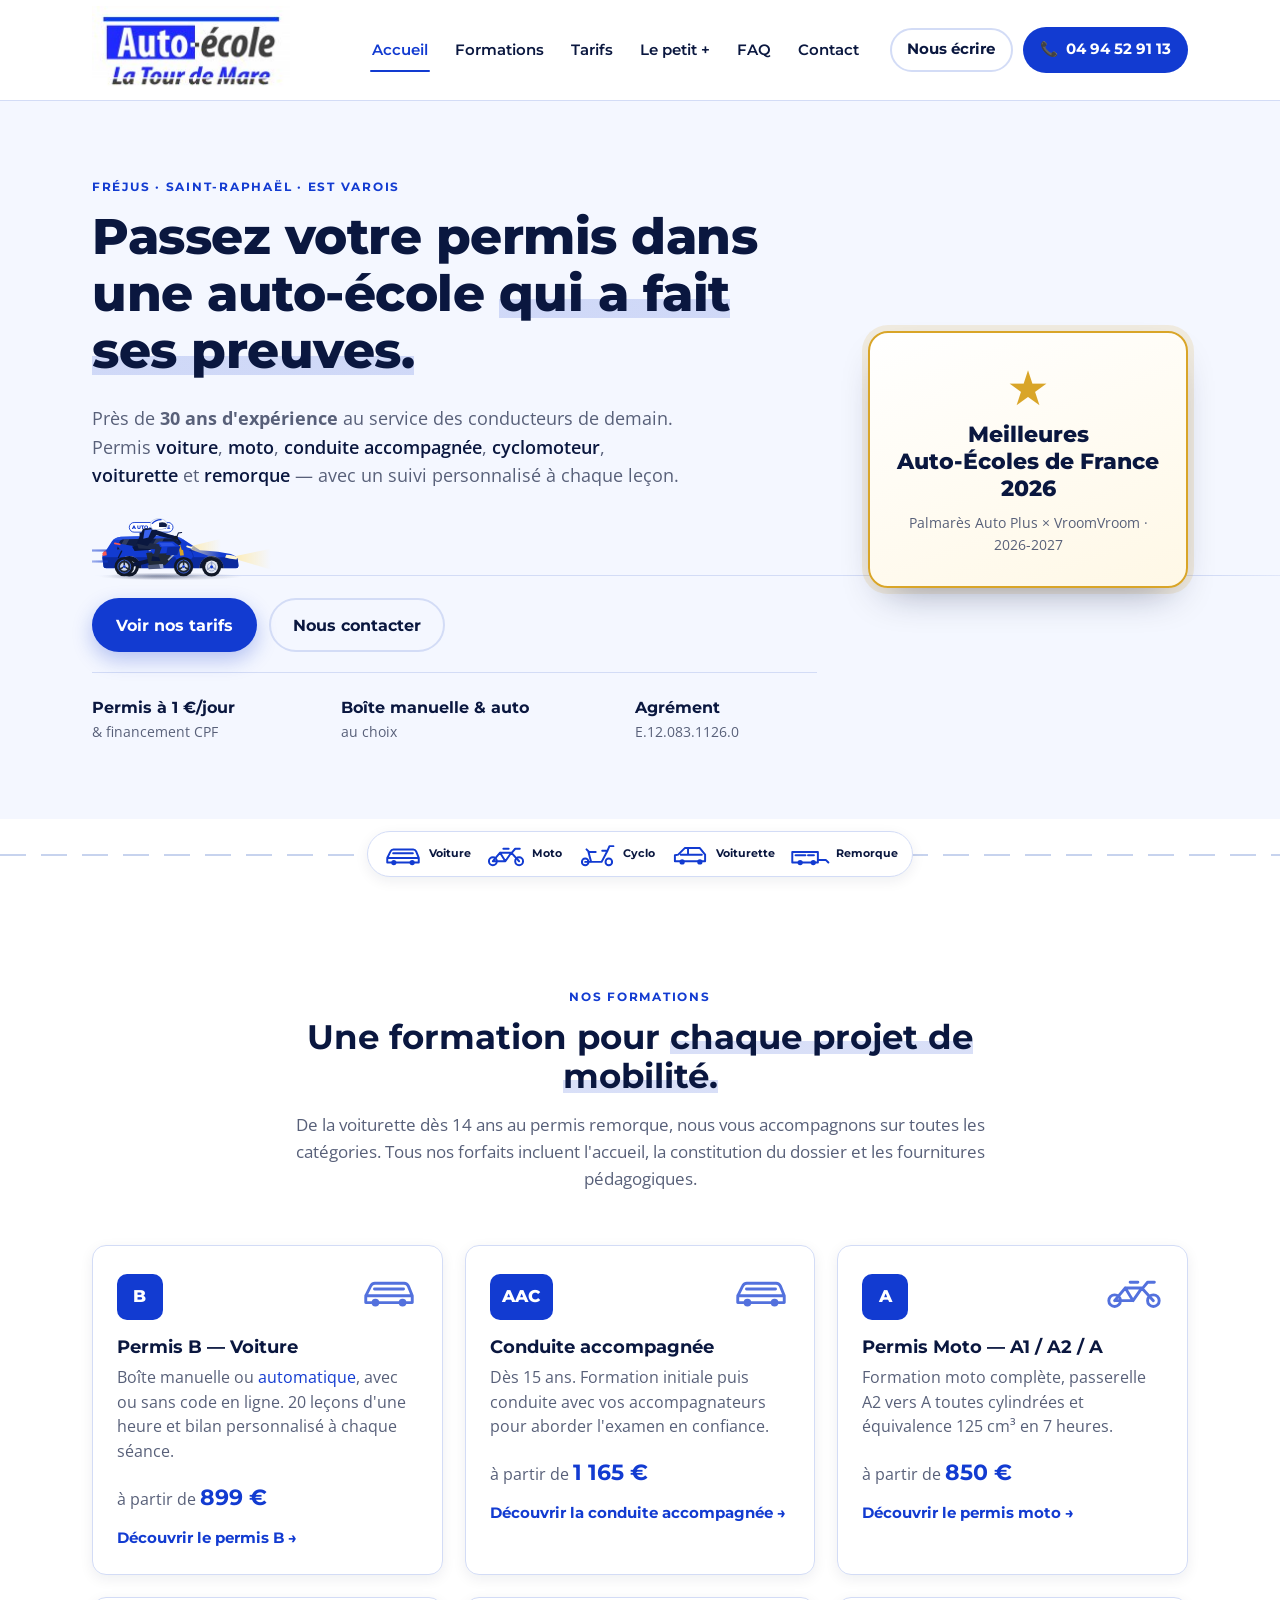
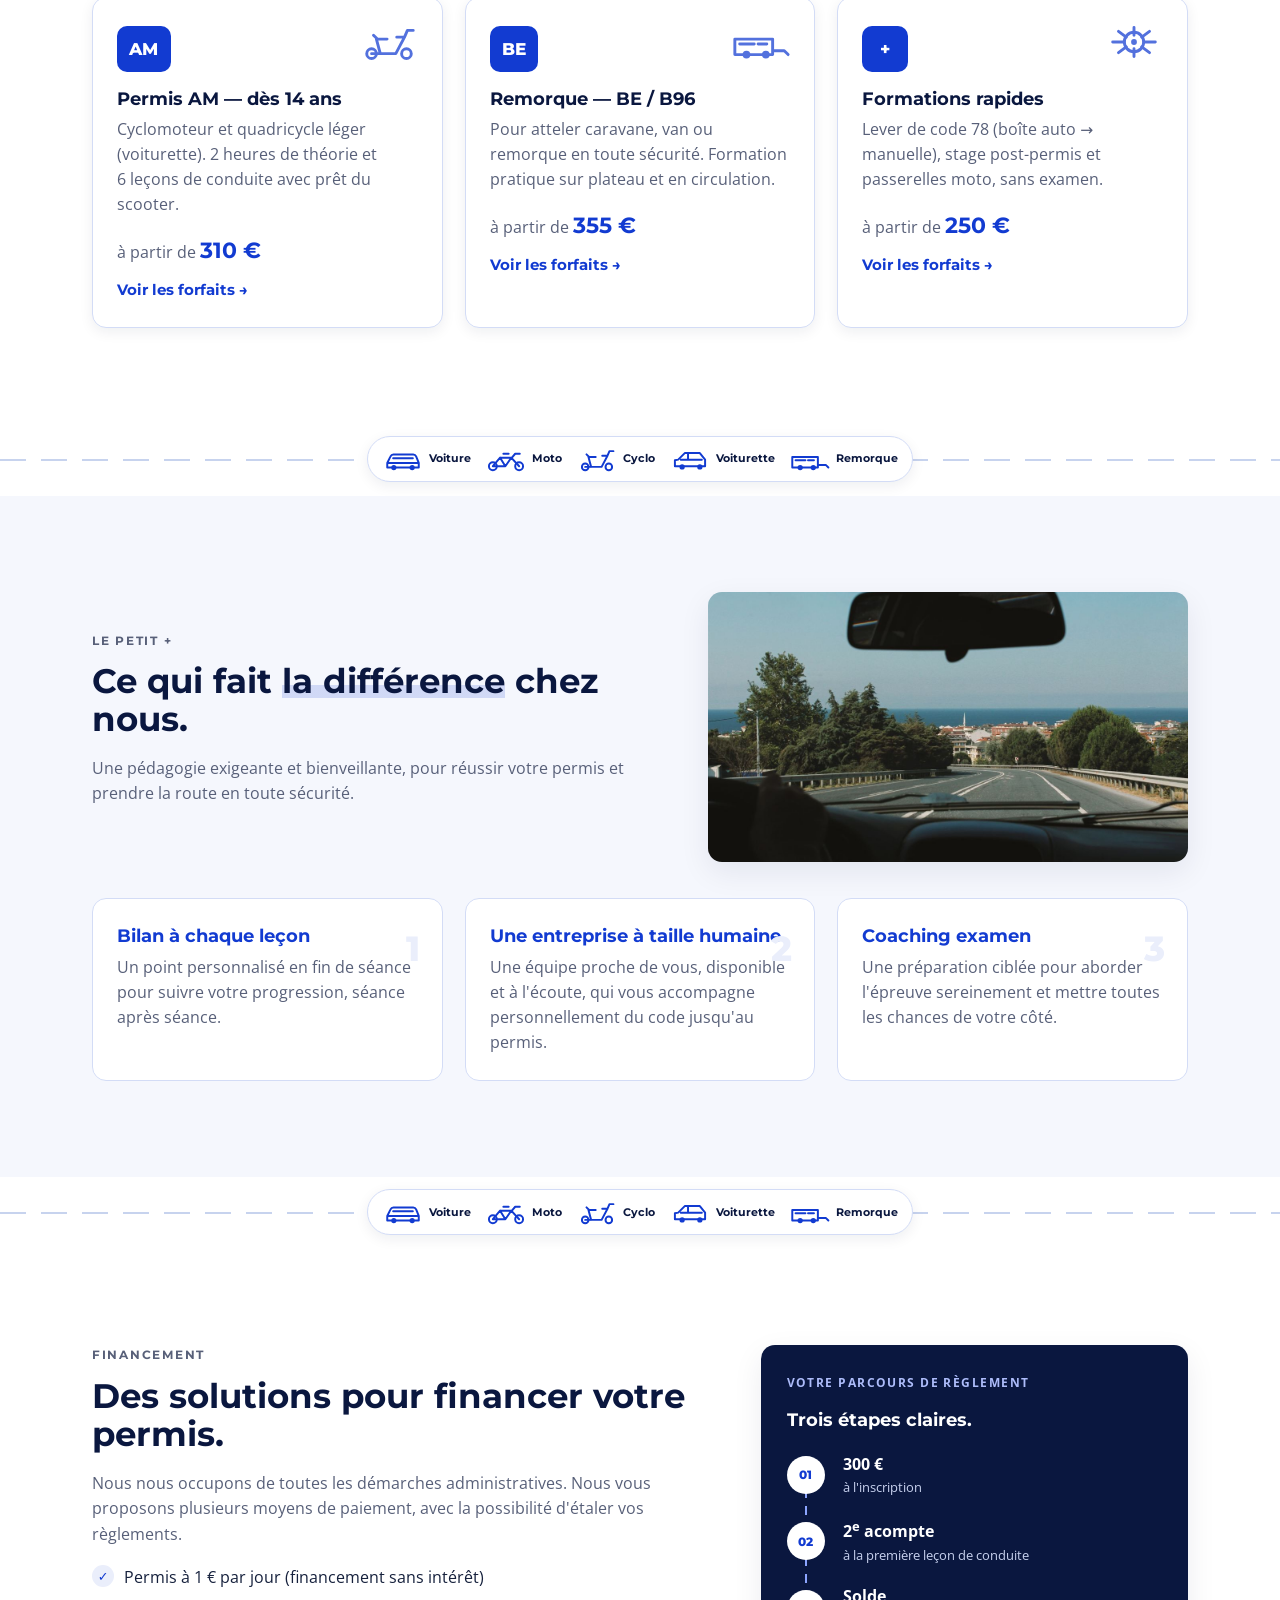
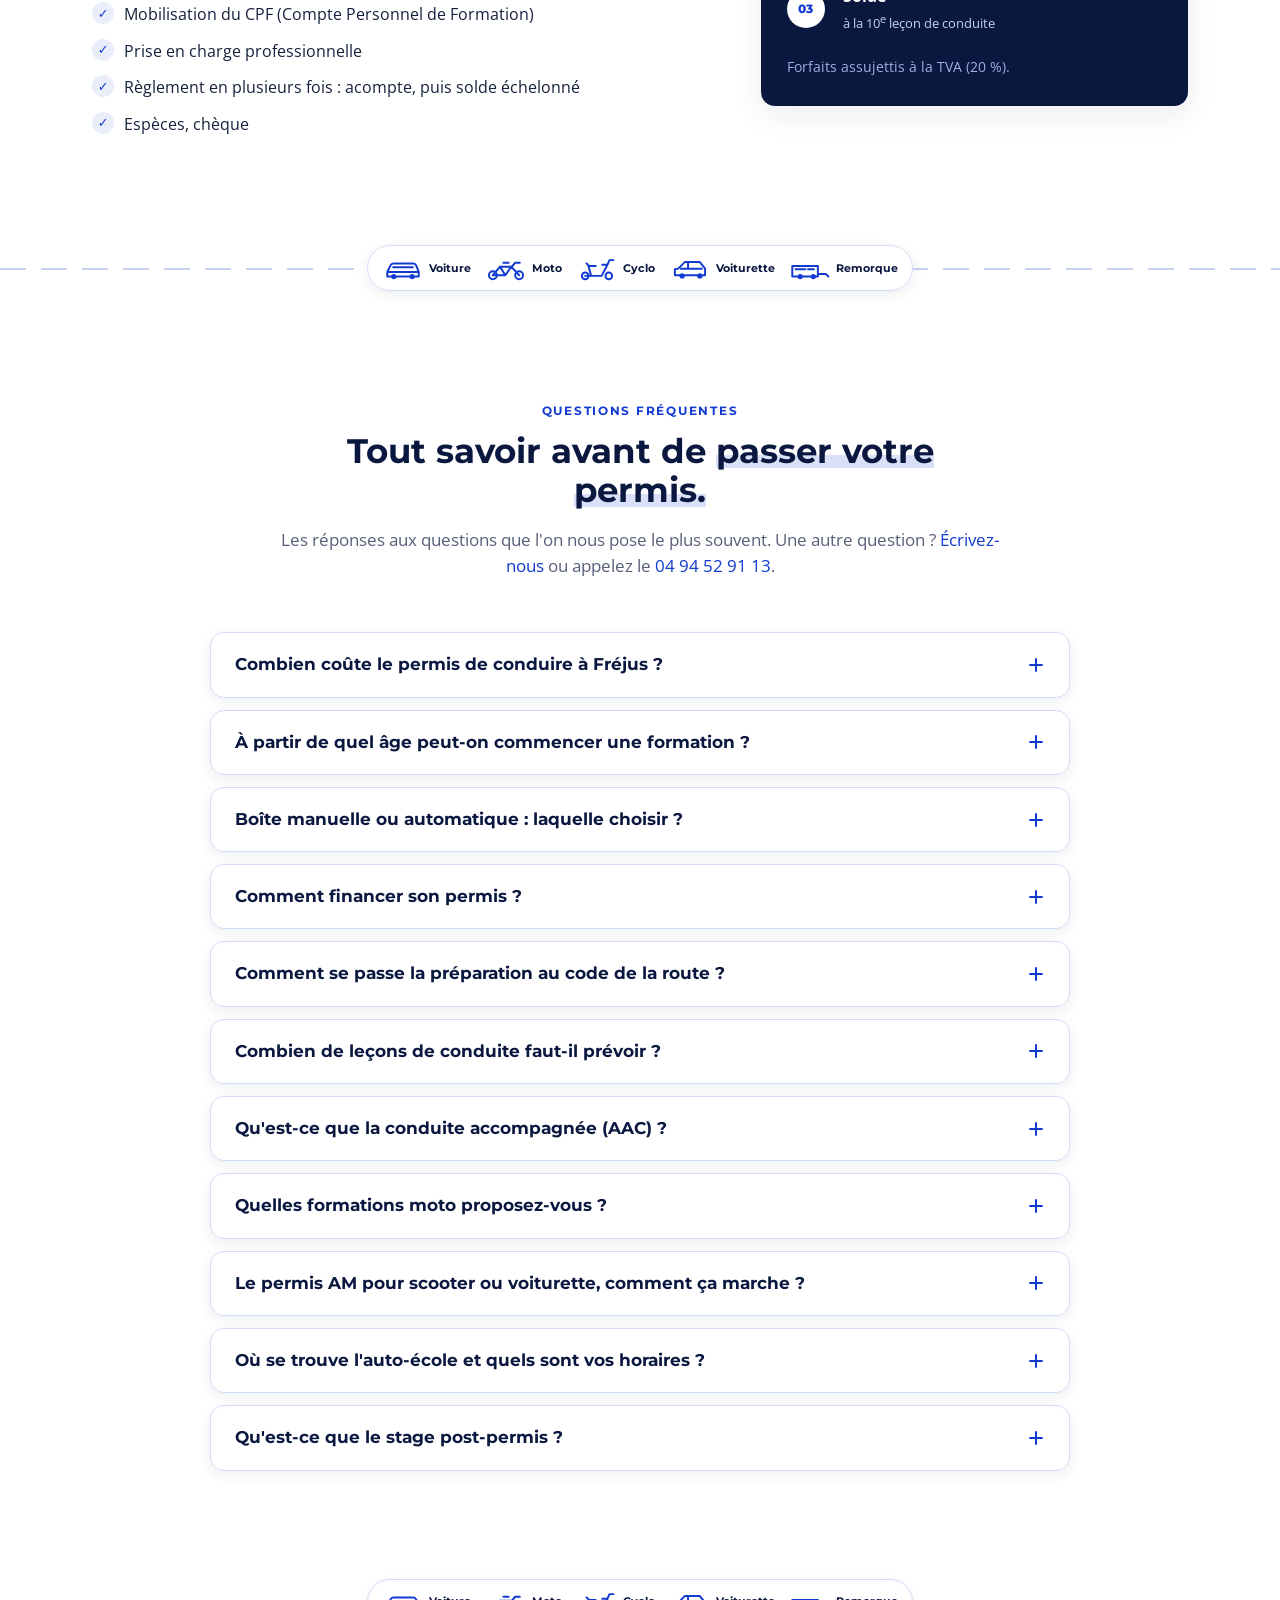
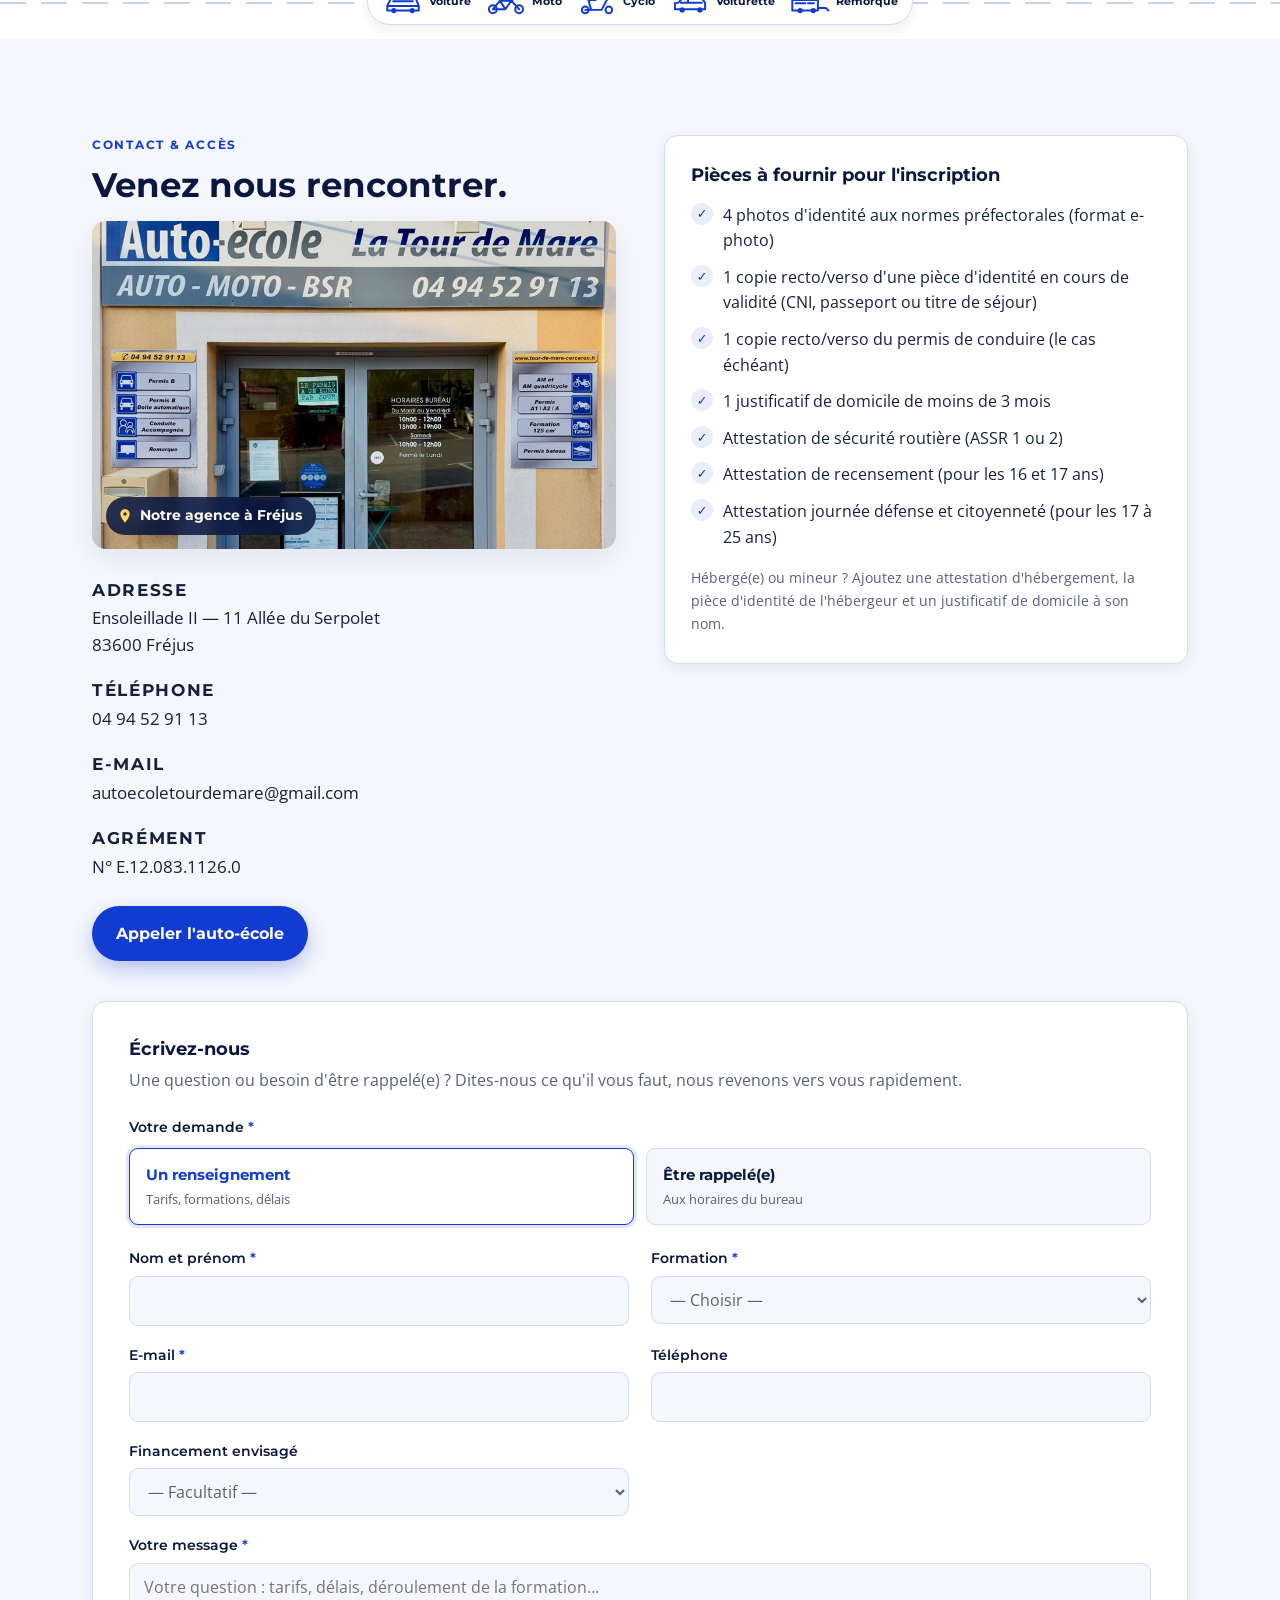
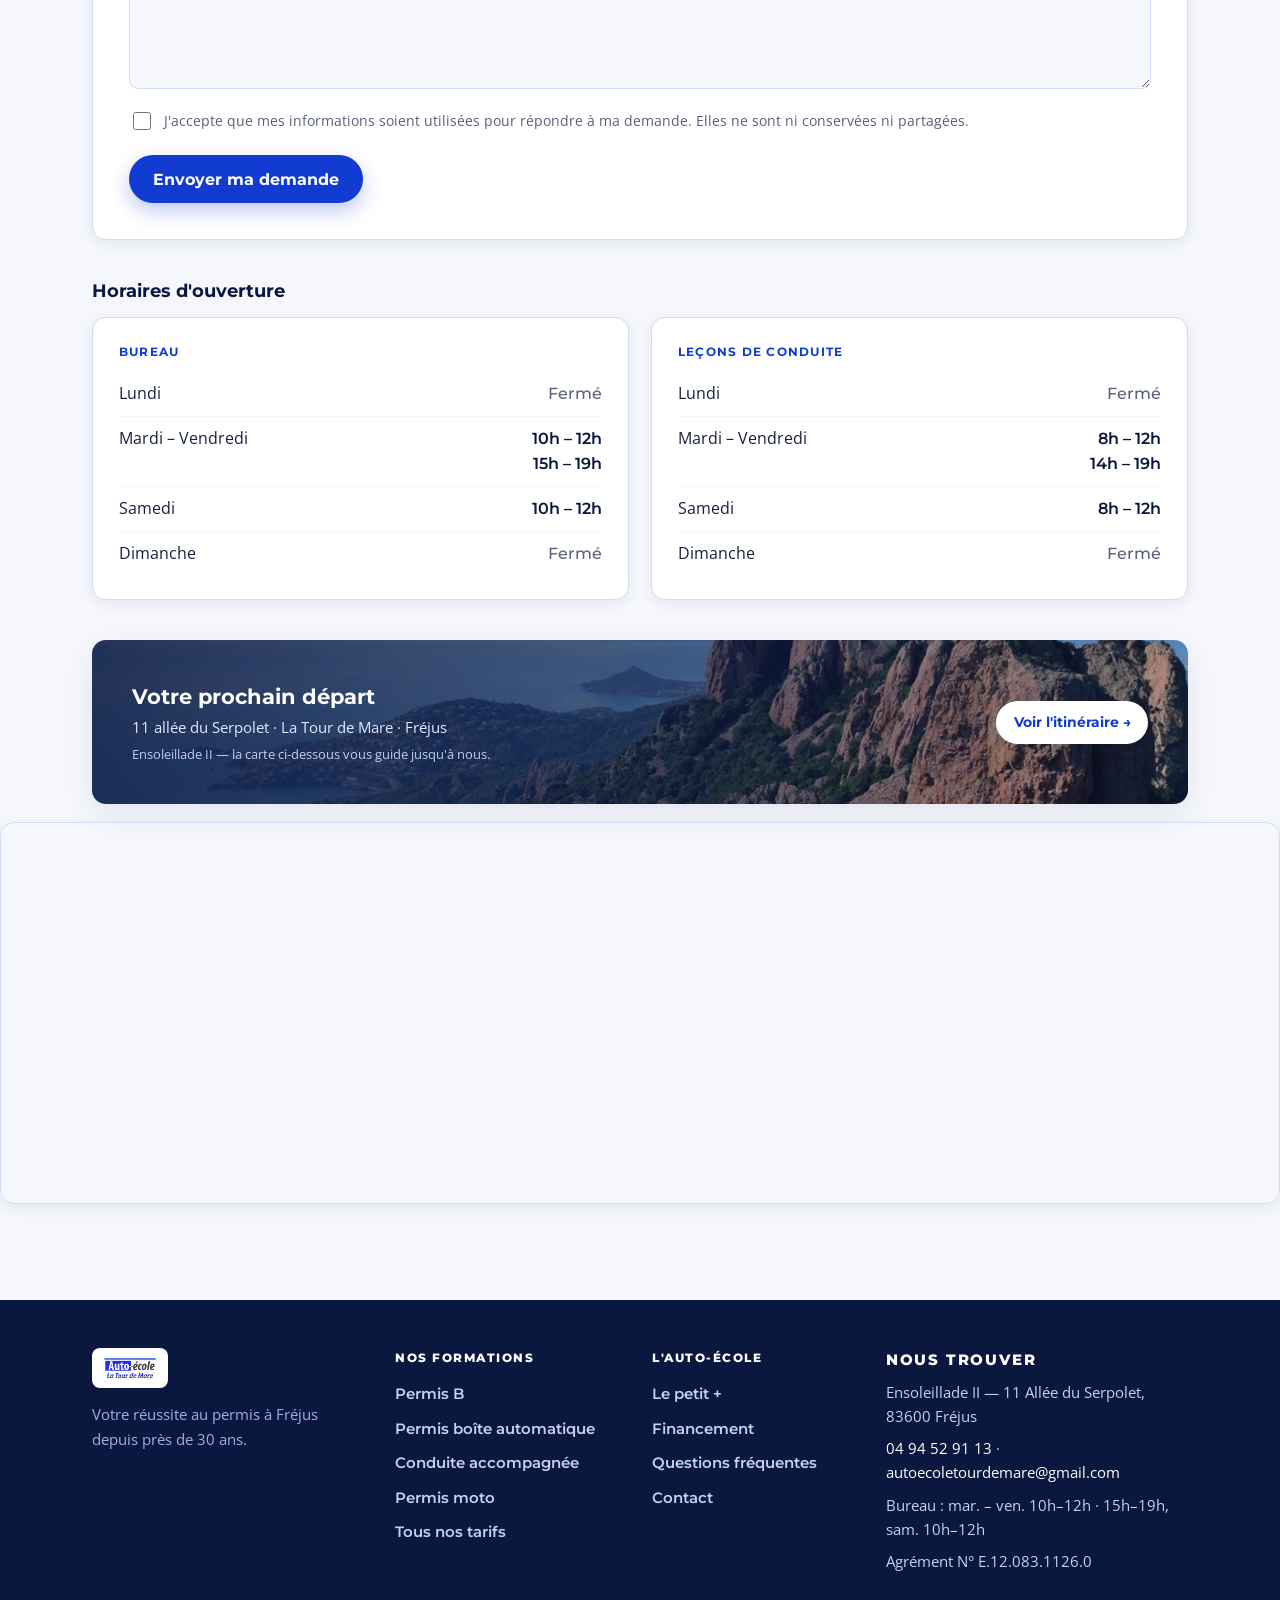
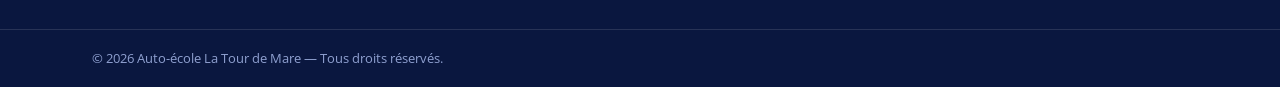
==== commit 1295b116: "Photos d'illustration (Pexels, sans visages) - Pages formations : photo en en-tête avec le prix d'ap" ====
--- a/index.html
+++ b/index.html
@@ -409,10 +409,15 @@
     <!-- ======================= LE PETIT + ======================= -->
     <section class="section section--tint" id="plus">
       <div class="container plus">
-        <div class="plus__head">
-          <p class="eyebrow">Le petit +</p>
-          <h2 data-anim-title>Ce qui fait <span class="text-mark">la différence</span> chez nous.</h2>
-          <p class="anim-follow">Une pédagogie exigeante et bienveillante, pour réussir votre permis et prendre la route en toute sécurité.</p>
+        <div class="plus__intro">
+          <div class="plus__head">
+            <p class="eyebrow">Le petit +</p>
+            <h2 data-anim-title>Ce qui fait <span class="text-mark">la différence</span> chez nous.</h2>
+            <p class="anim-follow">Une pédagogie exigeante et bienveillante, pour réussir votre permis et prendre la route en toute sécurité.</p>
+          </div>
+          <figure class="plus__photo">
+            <img src="assets/img/photos/route-cotiere.jpg" width="1200" height="800" loading="lazy" decoding="async" alt="Route ensoleillée vue depuis le pare-brise, descendant vers une petite ville au bord de la mer" />
+          </figure>
         </div>
 
         <ul class="plus__list">
--- a/css/styles.css
+++ b/css/styles.css
@@ -192,11 +192,14 @@
   padding: clamp(40px, 5vw, 70px) 0;
 }
 
-/* Voiture et moto auto-école qui traversent la colonne de texte, juste au-dessus des boutons */
+/* Voiture et moto auto-école : la route part de la colonne de texte, juste au-dessus des
+   boutons, et file jusqu'au bord droit de l'écran en passant derrière l'encart « Meilleures
+   Auto-Écoles ». Le bandeau (overflow: hidden) coupe ce qui dépasse. */
 .hero__road {
-  position: relative; height: 80px; margin: 6px 0 0; overflow: hidden;
+  position: relative; z-index: 0; width: 100vw; height: 80px; margin: 6px 0 0; overflow: hidden;
   container-type: inline-size; pointer-events: none;
 }
+.award { position: relative; z-index: 1; }
 .hero__road + .hero__cta { margin-top: 12px; }
 .hero__road::before {
   content: ""; position: absolute; left: 0; right: 0; bottom: 10px; height: 1px;
@@ -204,7 +207,7 @@
 }
 .hero__vehicle {
   position: absolute; left: 0; bottom: 4px; width: 180px;
-  animation: hero-drive 11s cubic-bezier(.45, 0, .55, 1) infinite;
+  animation: hero-drive 14s cubic-bezier(.45, 0, .55, 1) infinite;
 }
 .hero__car { display: block; width: 100%; height: auto; }
 /* Traînées de vitesse derrière chaque véhicule */
@@ -218,7 +221,7 @@
 .hero__body { animation: hero-bob .5s ease-in-out infinite alternate; }
 .hero__beam { animation: hero-beam 2.6s ease-in-out infinite alternate; }
 .hero__wheel { transform-box: fill-box; transform-origin: center; animation: wheel-spin .5s linear infinite; }
-/* 100cqw = largeur de la route (la colonne de texte), et non plus celle de l'écran */
+/* 100cqw = longueur de la route, du début de la colonne de texte au bord de l'écran */
 @keyframes hero-drive {
   0% { transform: translateX(-230px); }
   62%, 100% { transform: translateX(calc(100cqw + 30px)); }
@@ -346,7 +349,11 @@
 /* =====================================================================
    LE PETIT +
    ===================================================================== */
-.plus__head { max-width: 640px; margin-bottom: 36px; }
+.plus__intro { display: grid; grid-template-columns: minmax(0, 1fr) minmax(0, .85fr); gap: clamp(24px, 4vw, 52px); align-items: center; margin-bottom: 36px; }
+.plus__head { max-width: 640px; }
+.plus__photo { margin: 0; border-radius: var(--radius); overflow: hidden; box-shadow: var(--shadow); aspect-ratio: 16 / 9; background: var(--blue-soft); }
+.plus__photo img { width: 100%; height: 100%; object-fit: cover; object-position: 50% 60%; }
+@media (max-width: 760px) { .plus__intro { grid-template-columns: 1fr; } }
 .plus__head p { color: var(--muted); }
 .plus__list { list-style: none; margin: 0; padding: 0; display: grid; grid-template-columns: repeat(3, 1fr); gap: 22px; counter-reset: plus; }
 .plus__list li { background: #fff; border: 1px solid var(--blue-line); border-radius: var(--radius); padding: 26px 24px; position: relative; }
@@ -394,20 +401,25 @@
 .page-hero--formation h1 { max-width: 20ch; }
 .page-hero--formation .hero__cta { margin-bottom: 0; }
 
-/* Badge visuel : véhicule, catégorie et prix d'appel */
-.formation-badge {
-  position: relative; display: flex; flex-direction: column; align-items: center; text-align: center;
-  width: clamp(230px, 24vw, 290px); padding: 34px 26px 28px;
-  background: #fff; border: 1px solid var(--blue-line); border-radius: 22px; box-shadow: var(--shadow);
-}
-.formation-badge svg { width: 150px; height: 94px; color: var(--blue); margin-bottom: 14px; }
-.formation-badge__pin {
-  position: absolute; top: -14px; left: 50%; transform: translateX(-50%);
-  min-width: 52px; padding: 7px 14px; border-radius: 10px; background: var(--blue); color: #fff;
-  font-family: var(--ff-head); font-weight: 800; letter-spacing: .03em;
-}
-.formation-badge__from { color: var(--muted); font-size: .85rem; }
-.formation-badge__price { font-family: var(--ff-head); font-weight: 800; font-size: 2.3rem; line-height: 1.1; color: var(--navy); }
+/* Photo d'illustration à droite de l'en-tête, avec le prix d'appel en étiquette */
+.formation-photo {
+  position: relative; margin: 0; width: clamp(300px, 34vw, 450px); aspect-ratio: 5 / 4;
+  border-radius: 22px; overflow: hidden; box-shadow: var(--shadow); background: var(--blue-soft);
+}
+.formation-photo img { width: 100%; height: 100%; object-fit: cover; }
+.formation-photo img[src*="cle-voiture"] { object-position: 50% 32%; }
+.formation-photo img[src*="plateau-moto"] { object-position: 50% 58%; }
+.formation-photo__price {
+  position: absolute; left: 16px; bottom: 16px; display: flex; align-items: center; gap: 10px;
+  padding: 10px 16px 10px 10px; border-radius: 14px; background: rgba(255, 255, 255, .95);
+  box-shadow: 0 10px 24px rgba(10, 23, 63, .18); backdrop-filter: blur(6px);
+}
+.formation-photo__pin {
+  min-width: 44px; padding: 7px 10px; border-radius: 9px; background: var(--blue); color: #fff; text-align: center;
+  font-family: var(--ff-head); font-weight: 800; font-size: .9rem; letter-spacing: .03em;
+}
+.formation-photo__from { color: var(--muted); font-size: .82rem; }
+.formation-photo__price strong { font-family: var(--ff-head); font-weight: 800; font-size: 1.6rem; line-height: 1; color: var(--navy); }
 
 /* Chiffres clés sous l'en-tête */
 .facts {
@@ -458,17 +470,13 @@
 
 @media (max-width: 940px) {
   .page-hero--formation .page-hero__top { grid-template-columns: 1fr; }
-  .formation-badge { flex-direction: row; justify-content: flex-start; gap: 16px; width: 100%; padding: 22px 22px 18px; text-align: left; }
-  .formation-badge svg { width: 84px; height: 54px; margin: 0; }
-  .formation-badge__pin { left: 22px; transform: none; }
-  .formation-badge__from { margin-left: auto; }
+  .formation-photo { width: 100%; aspect-ratio: 16 / 10; }
   .facts, .related__grid { grid-template-columns: repeat(2, minmax(0, 1fr)); }
   .prose-split { grid-template-columns: 1fr; }
 }
 @media (max-width: 560px) {
-  .formation-badge__price { font-size: 1.8rem; }
-  .formation-badge__from { display: none; }
-  .formation-badge strong { margin-left: auto; }
+  .formation-photo__price { left: 12px; bottom: 12px; }
+  .formation-photo__price strong { font-size: 1.35rem; }
 }
 
 /* =====================================================================
@@ -614,13 +622,23 @@
 .hours__list dd { margin: 0; font-family: var(--ff-head); font-weight: 600; color: var(--navy); text-align: right; }
 .hours__list dd span { display: block; white-space: nowrap; }
 .hours__list .hours__closed { color: var(--muted); font-weight: 500; }
-.contact__arrival { display: flex; align-items: center; gap: 20px; margin-bottom: 18px; }
+/* Bandeau « Votre prochain départ » sur fond de l'Estérel */
+.contact__arrival {
+  display: flex; align-items: center; gap: 20px; margin-bottom: 18px; padding: clamp(26px, 4vw, 40px) clamp(22px, 4vw, 40px);
+  border-radius: var(--radius); color: #fff; box-shadow: var(--shadow);
+  background: linear-gradient(100deg, rgba(10, 23, 63, .88) 0%, rgba(10, 23, 63, .62) 55%, rgba(10, 23, 63, .25) 100%), url("../assets/img/photos/esterel.jpg") center 40% / cover no-repeat;
+}
+.container.contact__arrival { width: calc(100% - 2 * var(--edge)); max-width: calc(var(--maxw) - 2 * var(--edge)); }
 .contact__arrival-copy { min-width: 0; }
 .contact__arrival strong, .contact__arrival span, .contact__arrival small { display: block; }
-.contact__arrival strong { font-family: var(--ff-head); color: var(--navy); }
-.contact__arrival span { color: var(--muted); font-size: .88rem; }
-.contact__arrival small { color: var(--muted); font-size: .75rem; margin-top: 3px; }
-.contact__arrival a { margin-left: auto; font-family: var(--ff-head); font-size: .88rem; font-weight: 700; white-space: nowrap; }
+.contact__arrival strong { font-family: var(--ff-head); color: #fff; font-size: 1.3rem; margin-bottom: 2px; }
+.contact__arrival span { color: #e3e9fb; font-size: .95rem; }
+.contact__arrival small { color: #c3cdee; font-size: .8rem; margin-top: 4px; }
+.contact__arrival a {
+  margin-left: auto; flex: none; padding: .7em 1.2em; border-radius: 999px; background: #fff; color: var(--blue);
+  font-family: var(--ff-head); font-size: .9rem; font-weight: 700; white-space: nowrap; transition: transform .15s ease;
+}
+.contact__arrival a:hover { color: var(--blue-dark); transform: translateY(-2px); }
 .map { border-radius: var(--radius); overflow: hidden; border: 1px solid var(--blue-line); box-shadow: var(--shadow-sm); }
 .map iframe { width: 100%; height: 380px; border: 0; display: block; }
 
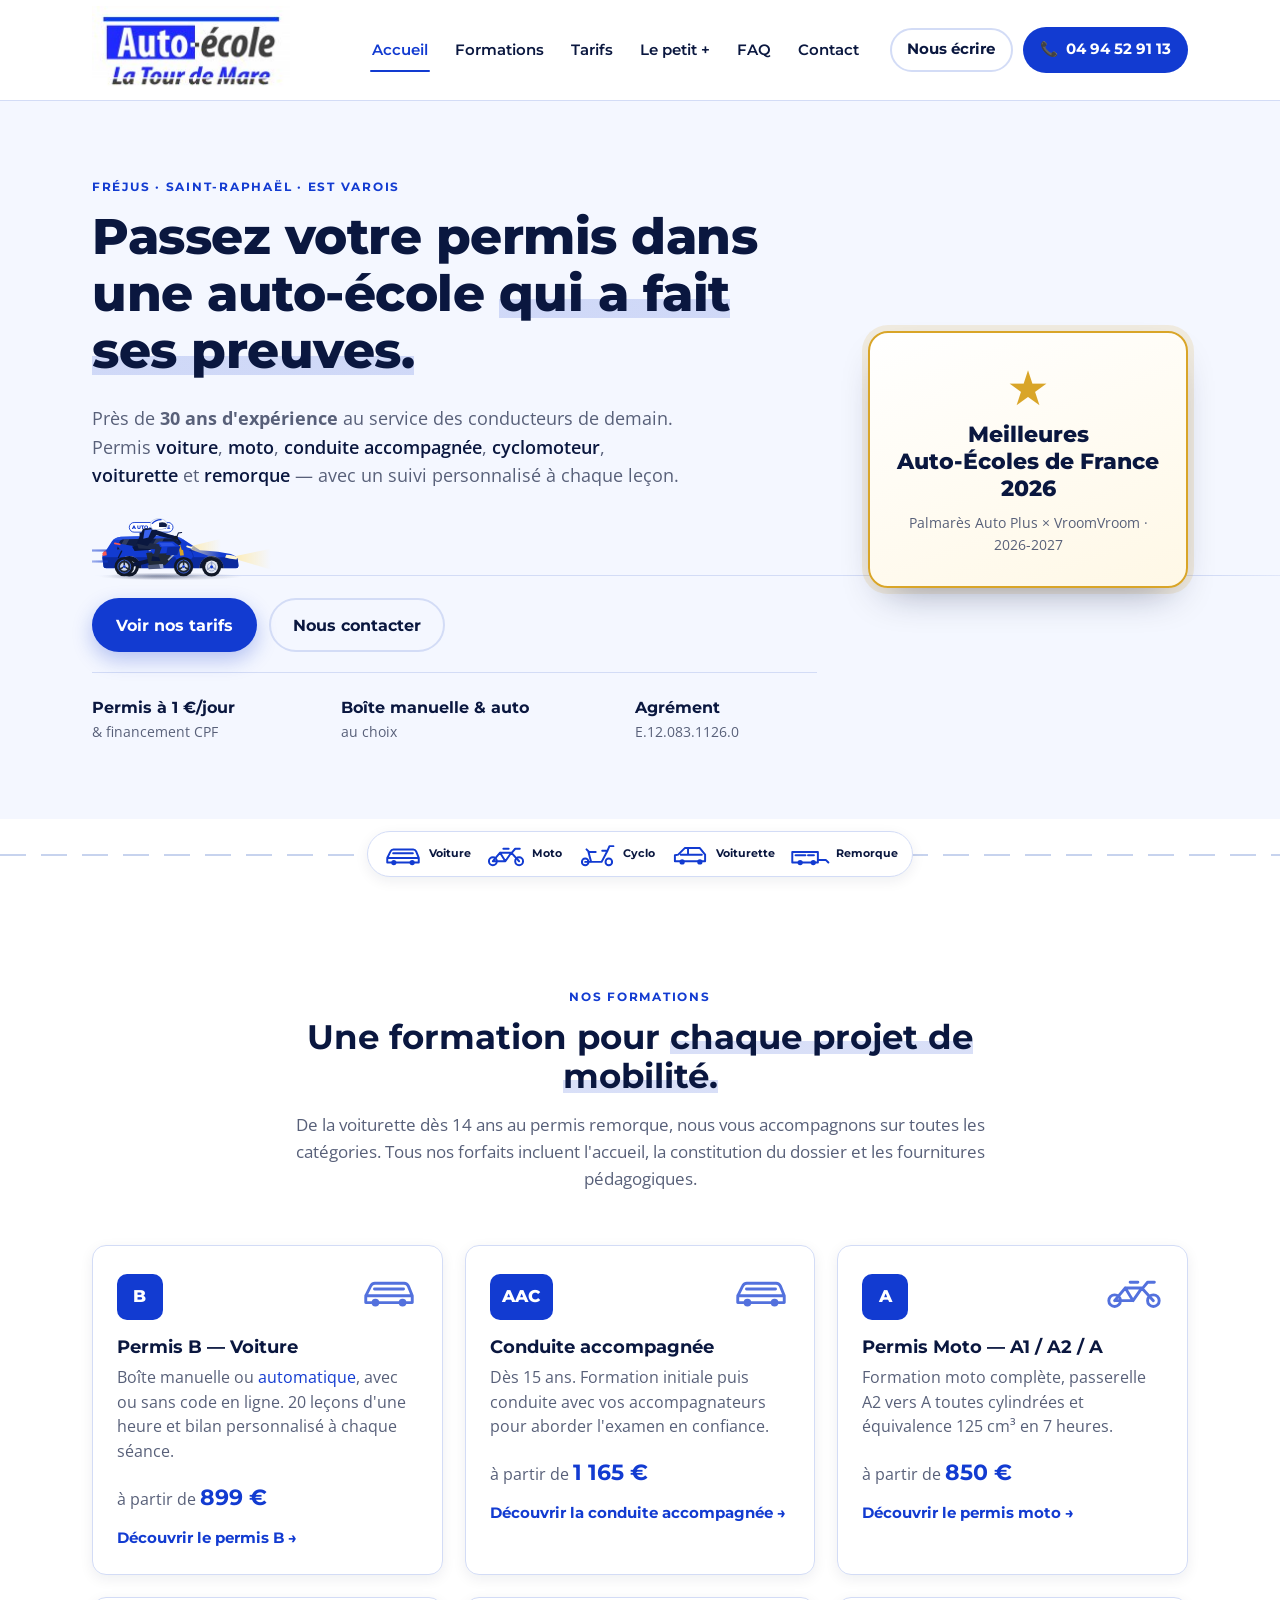
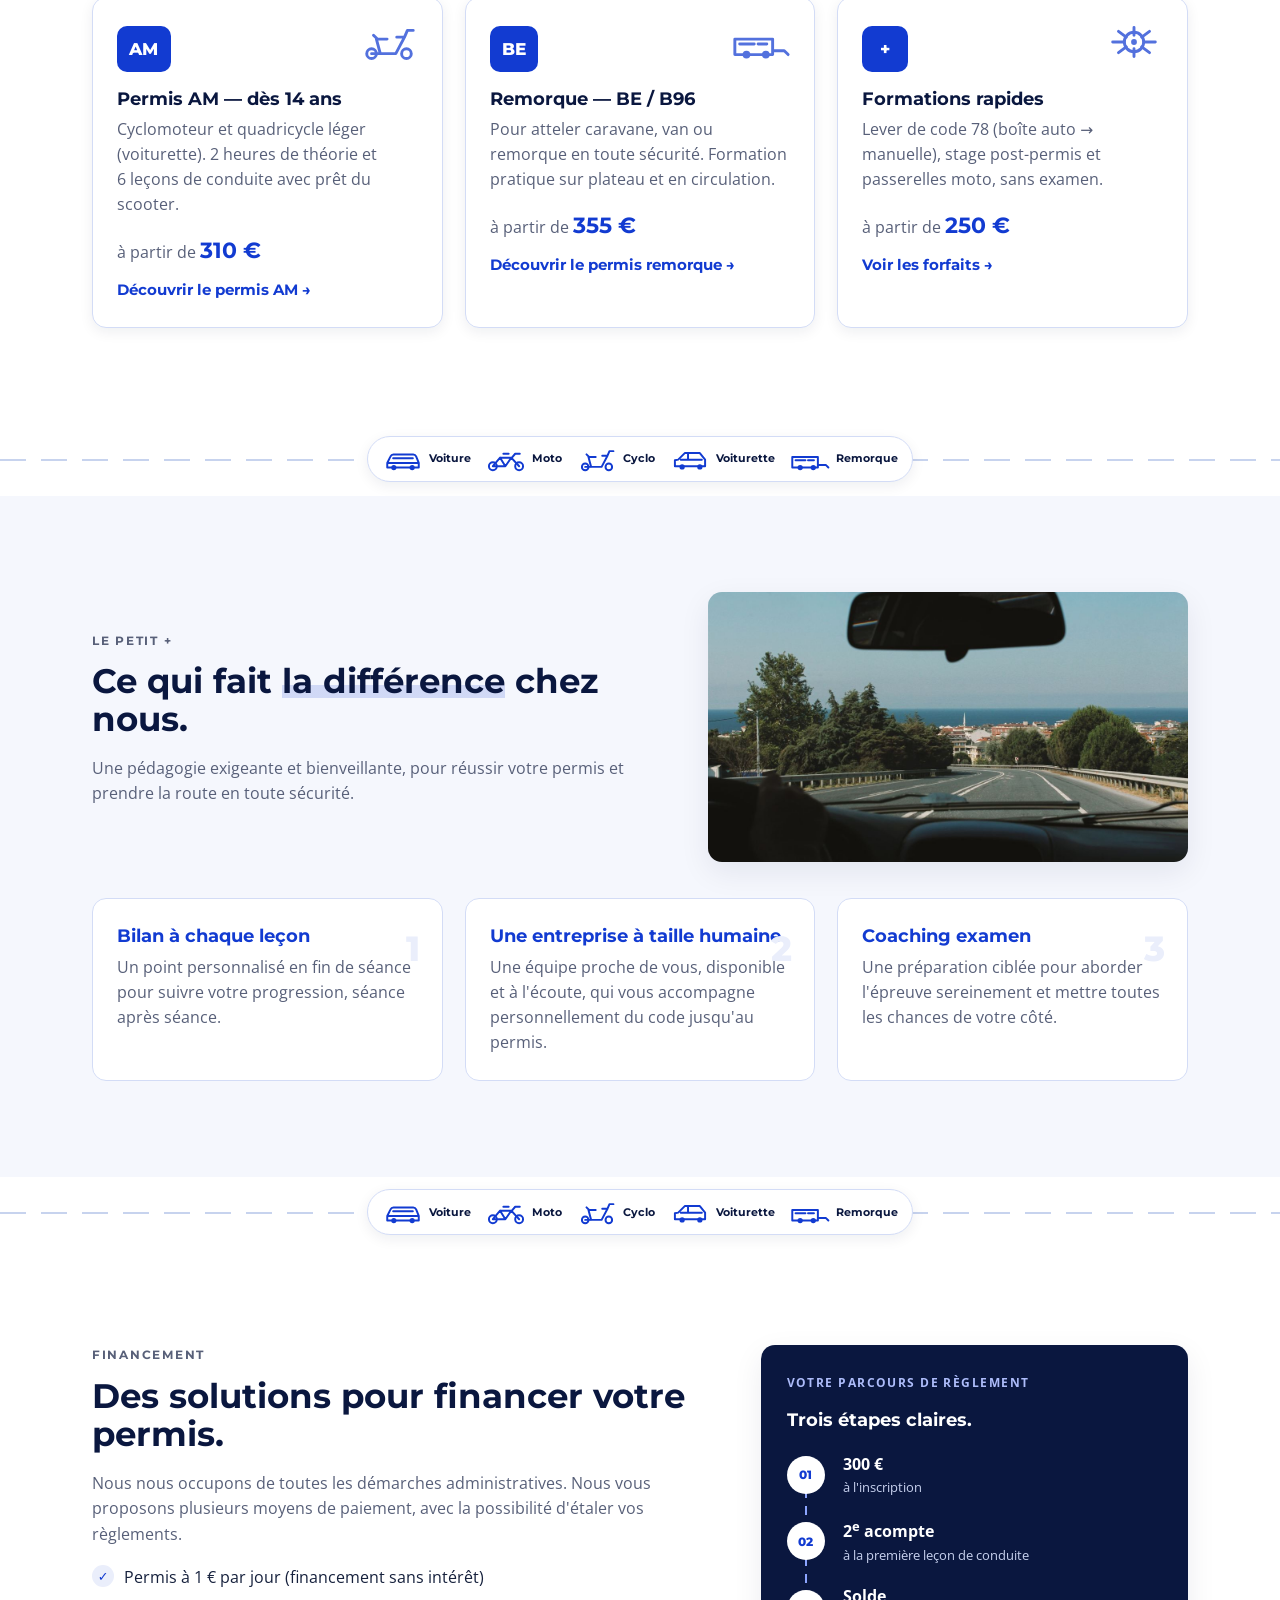
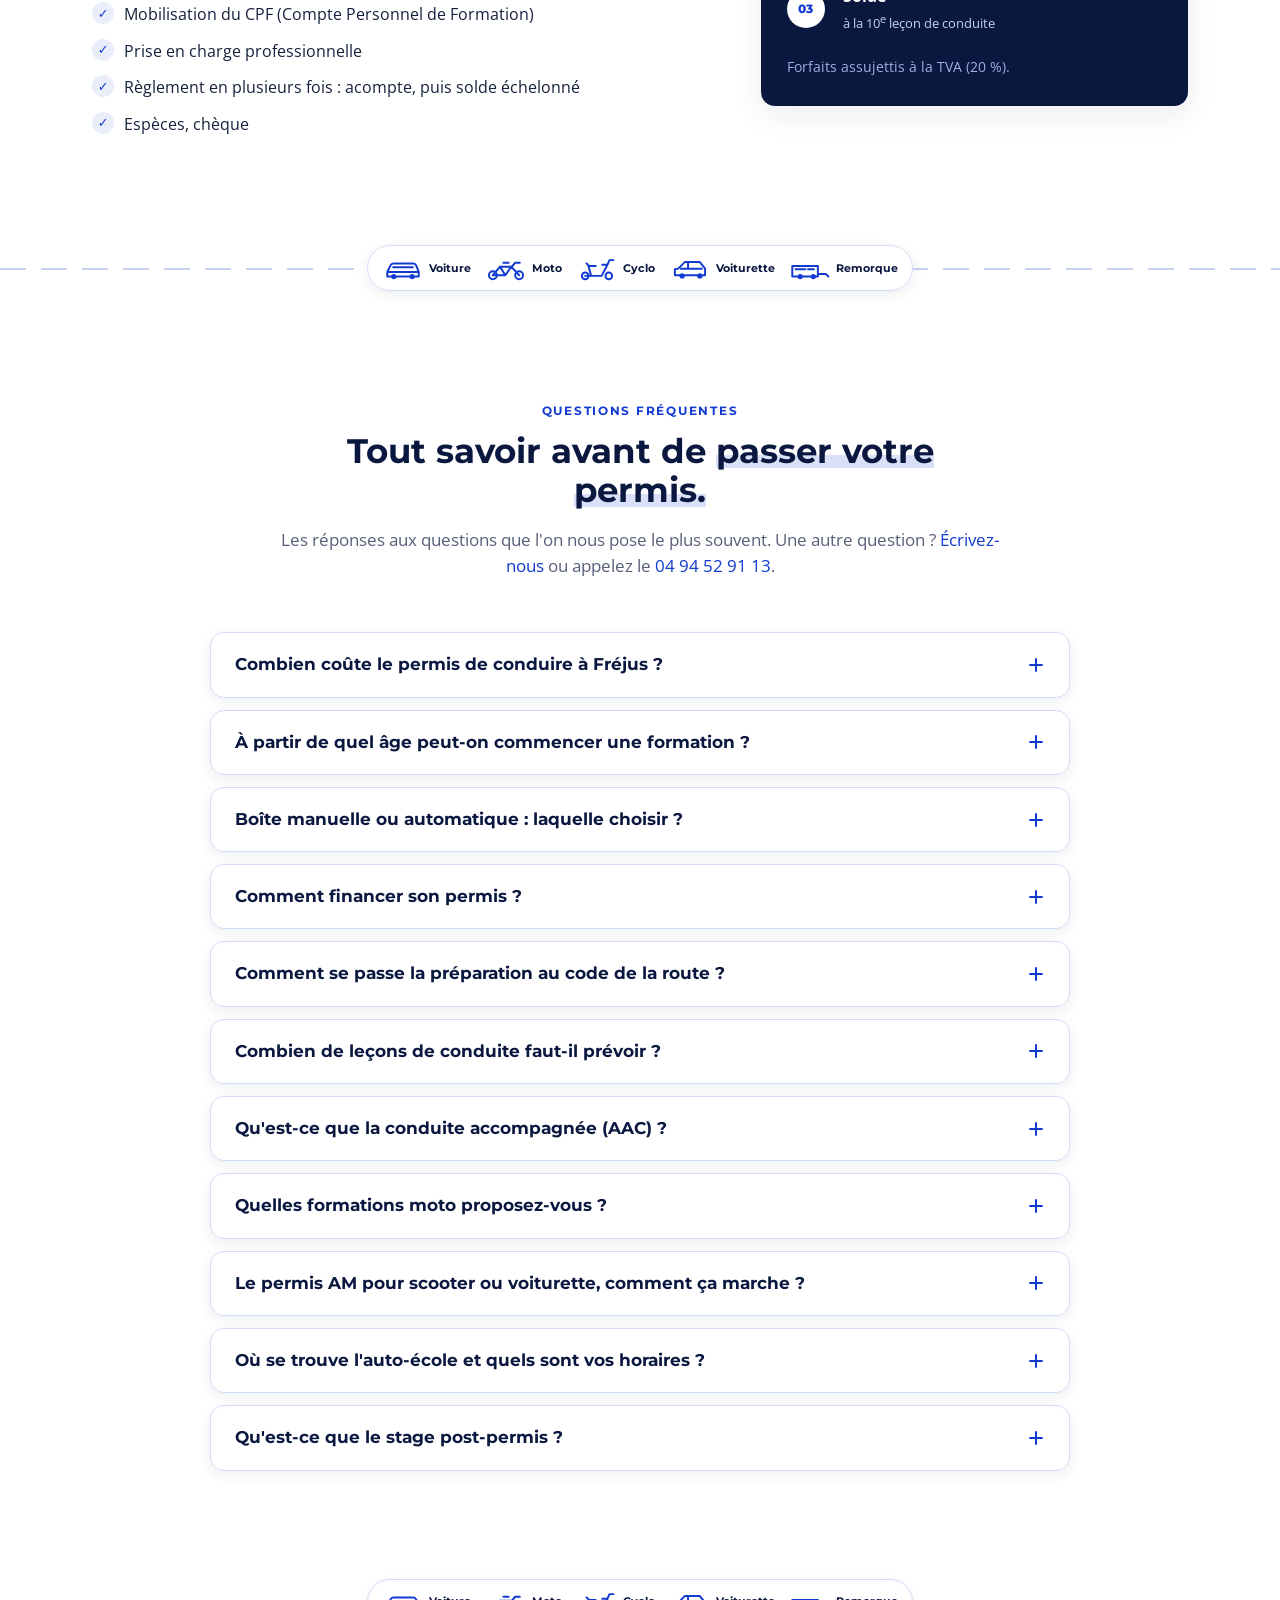
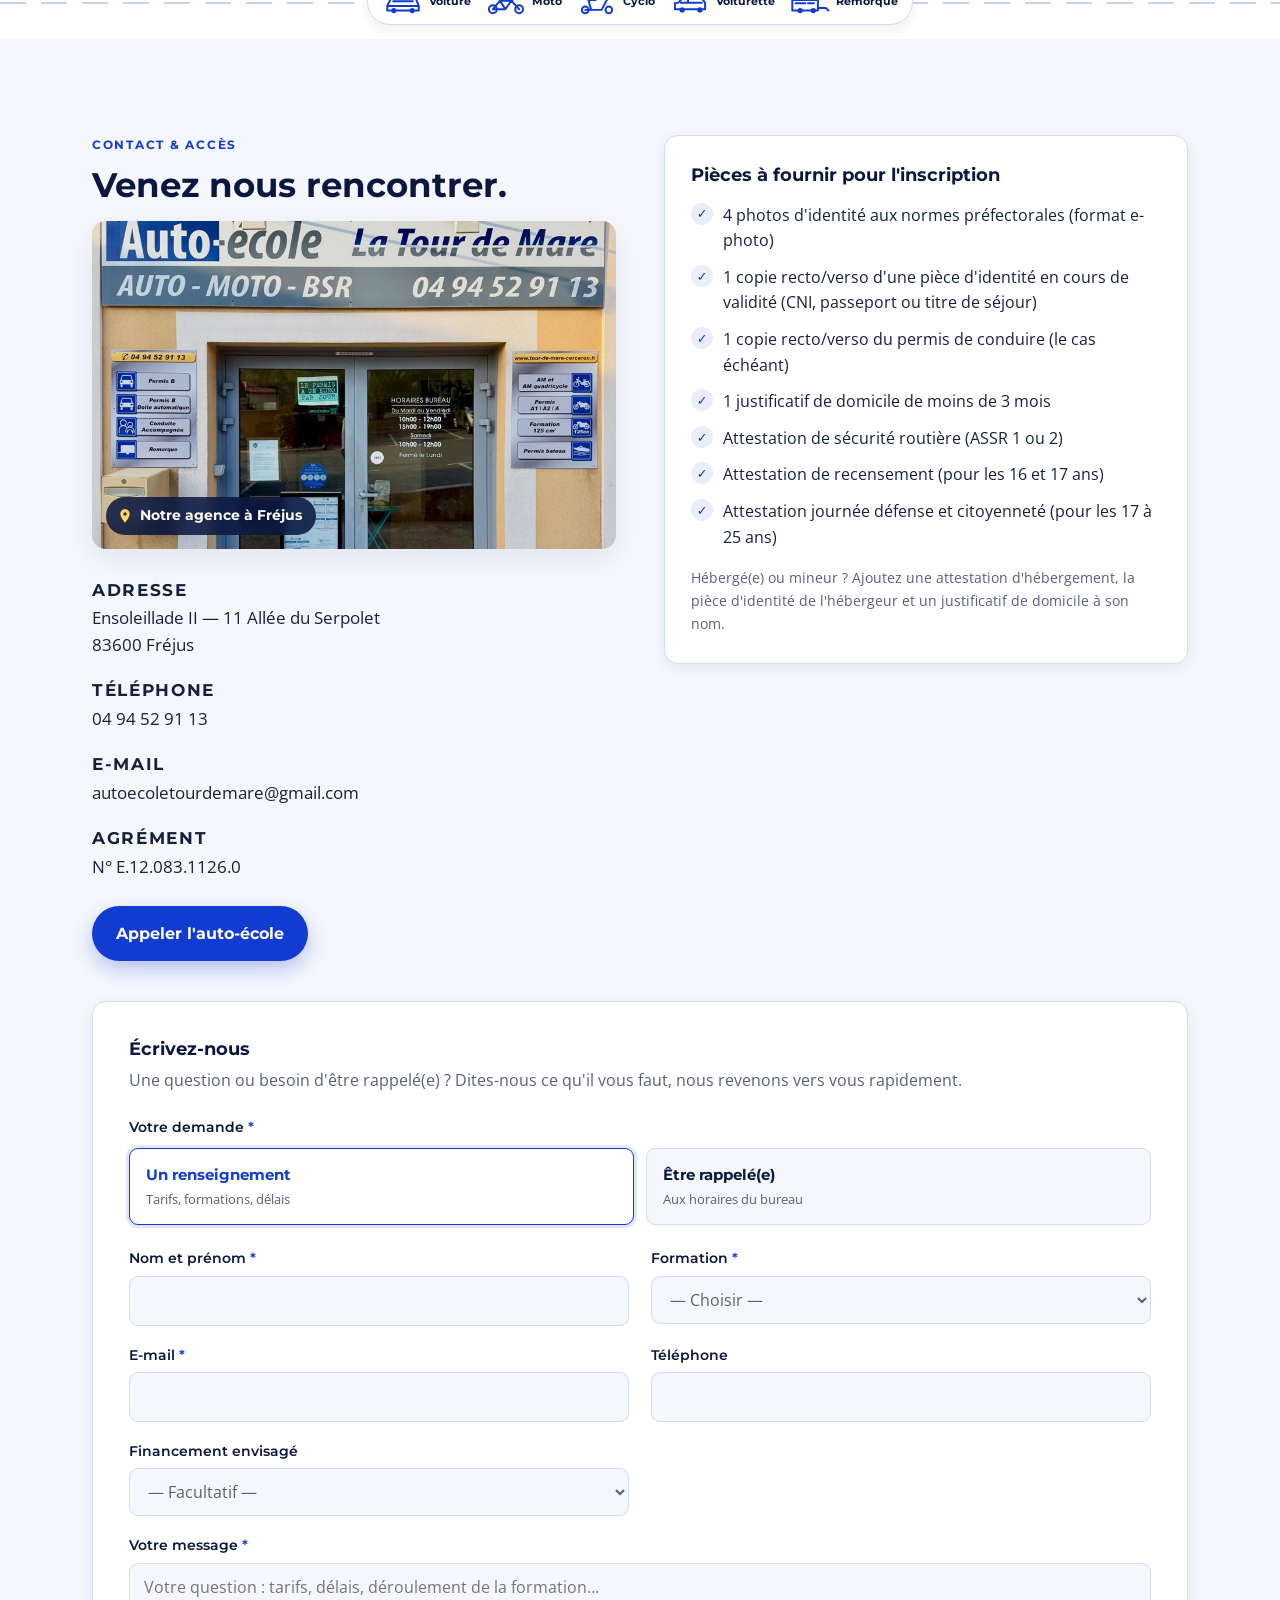
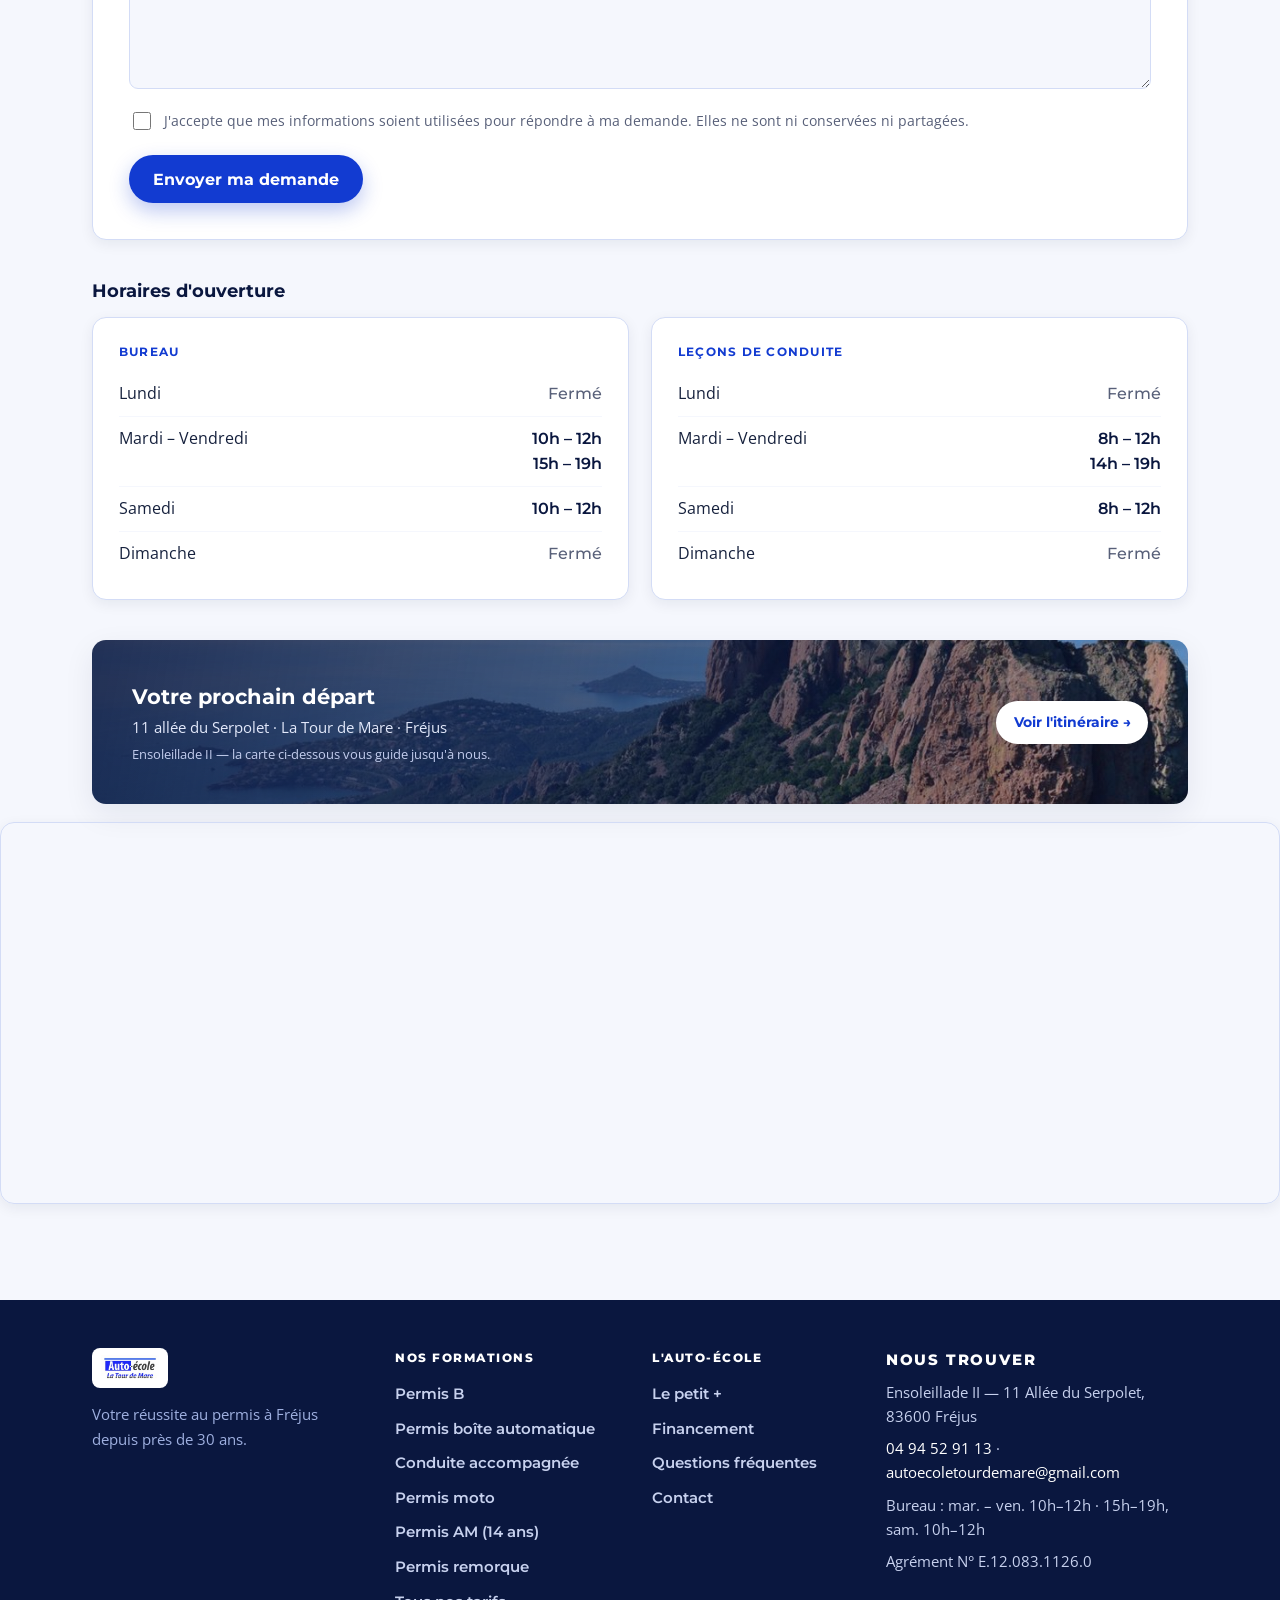
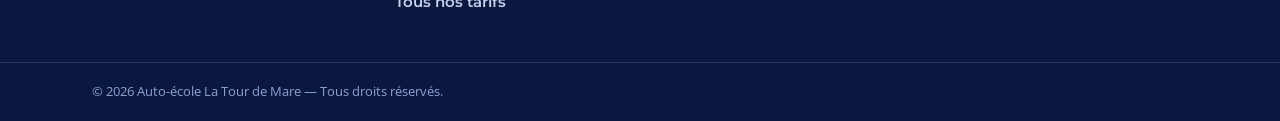
==== commit c04fc2c1: "SEO : pages Permis AM et Permis remorque - permis-am.html : scooter ou voiturette dès 14 ans, format" ====
--- a/index.html
+++ b/index.html
@@ -382,7 +382,7 @@
             <h3>Permis AM — dès 14 ans</h3>
             <p>Cyclomoteur et quadricycle léger (voiturette). 2&nbsp;heures de théorie et 6&nbsp;leçons de conduite avec prêt du scooter.</p>
             <p class="card__price">à partir de <strong>310&nbsp;€</strong></p>
-            <a href="tarifs.html#am" class="card__link">Voir les forfaits →</a>
+            <a href="permis-am.html" class="card__link">Découvrir le permis AM →</a>
           </article>
 
           <article class="card">
@@ -391,7 +391,7 @@
             <h3>Remorque — BE / B96</h3>
             <p>Pour atteler caravane, van ou remorque en toute sécurité. Formation pratique sur plateau et en circulation.</p>
             <p class="card__price">à partir de <strong>355&nbsp;€</strong></p>
-            <a href="tarifs.html#remorque" class="card__link">Voir les forfaits →</a>
+            <a href="permis-remorque.html" class="card__link">Découvrir le permis remorque →</a>
           </article>
 
           <article class="card">
@@ -742,6 +742,8 @@
         <a href="permis-boite-automatique.html">Permis boîte automatique</a>
         <a href="conduite-accompagnee.html">Conduite accompagnée</a>
         <a href="permis-moto.html">Permis moto</a>
+        <a href="permis-am.html">Permis AM (14 ans)</a>
+        <a href="permis-remorque.html">Permis remorque</a>
         <a href="tarifs.html">Tous nos tarifs</a>
       </nav>
       <nav class="footer__nav" aria-label="Pied de page">
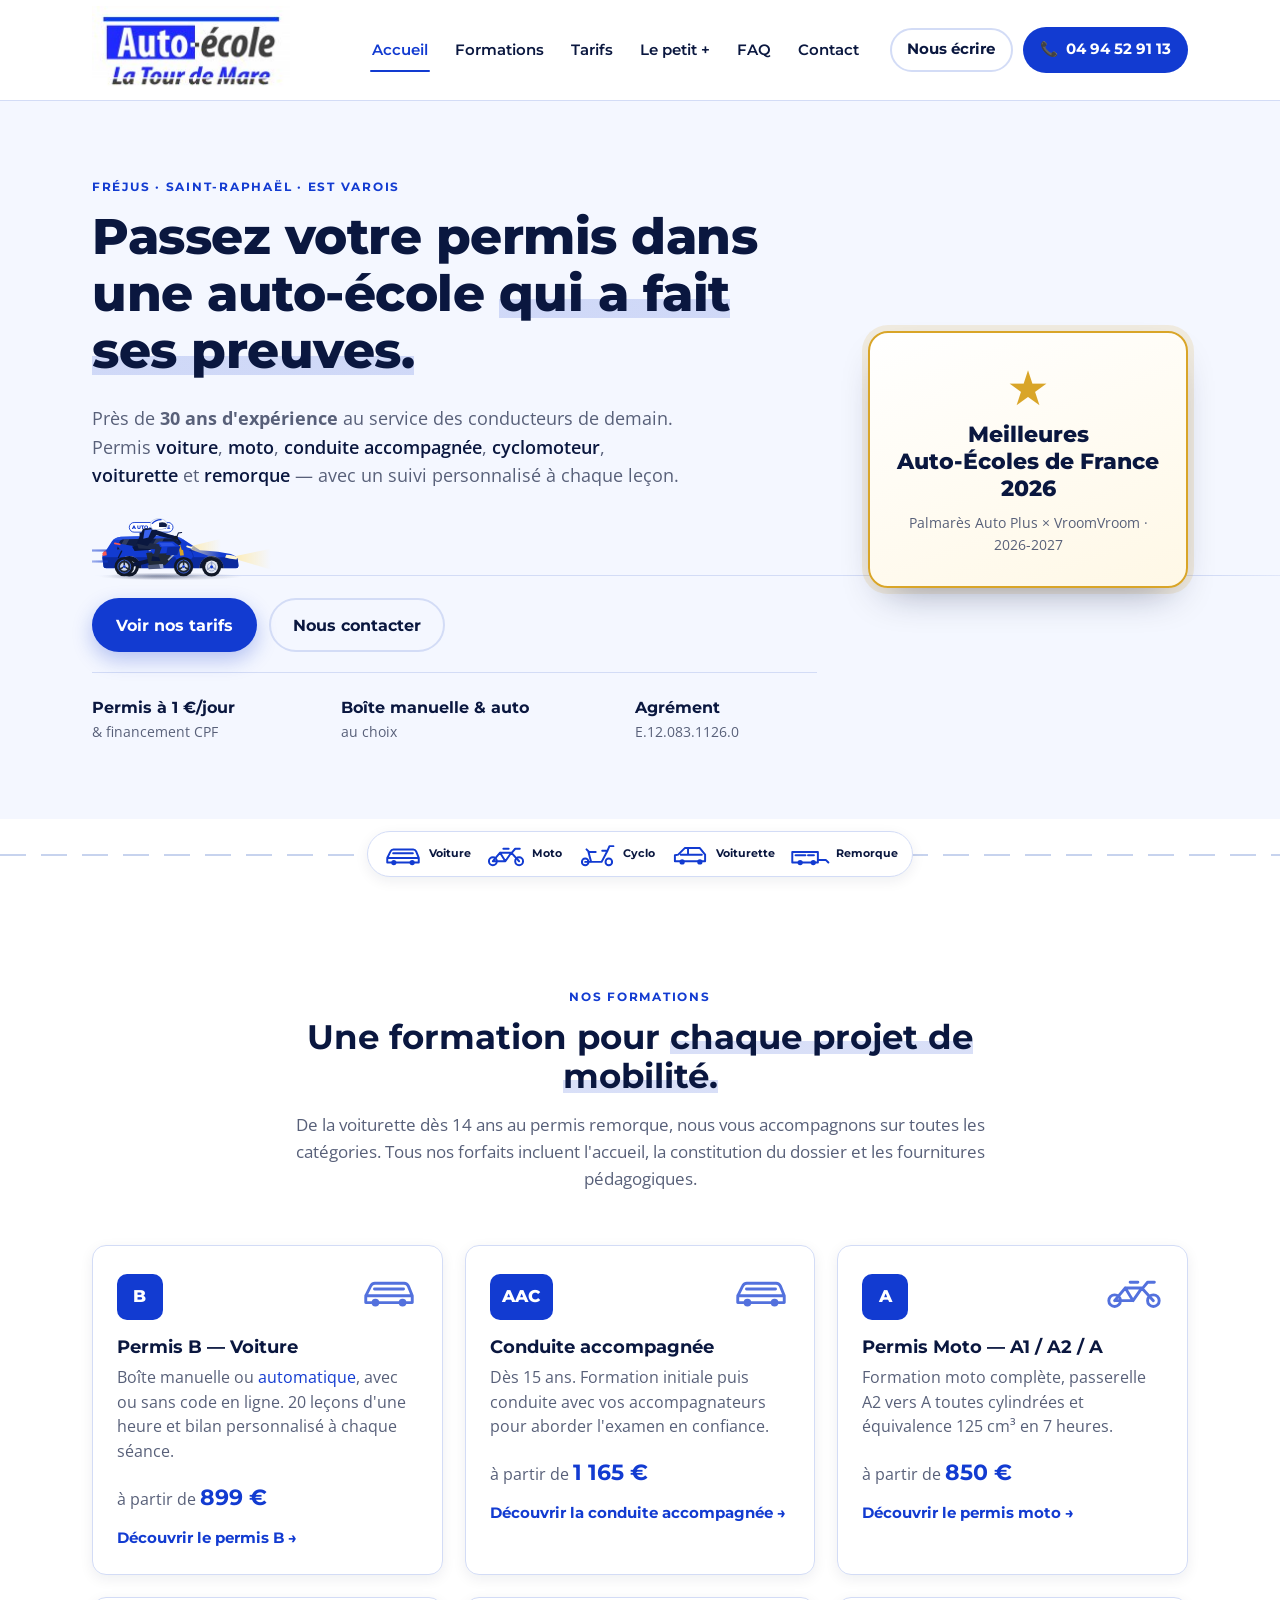
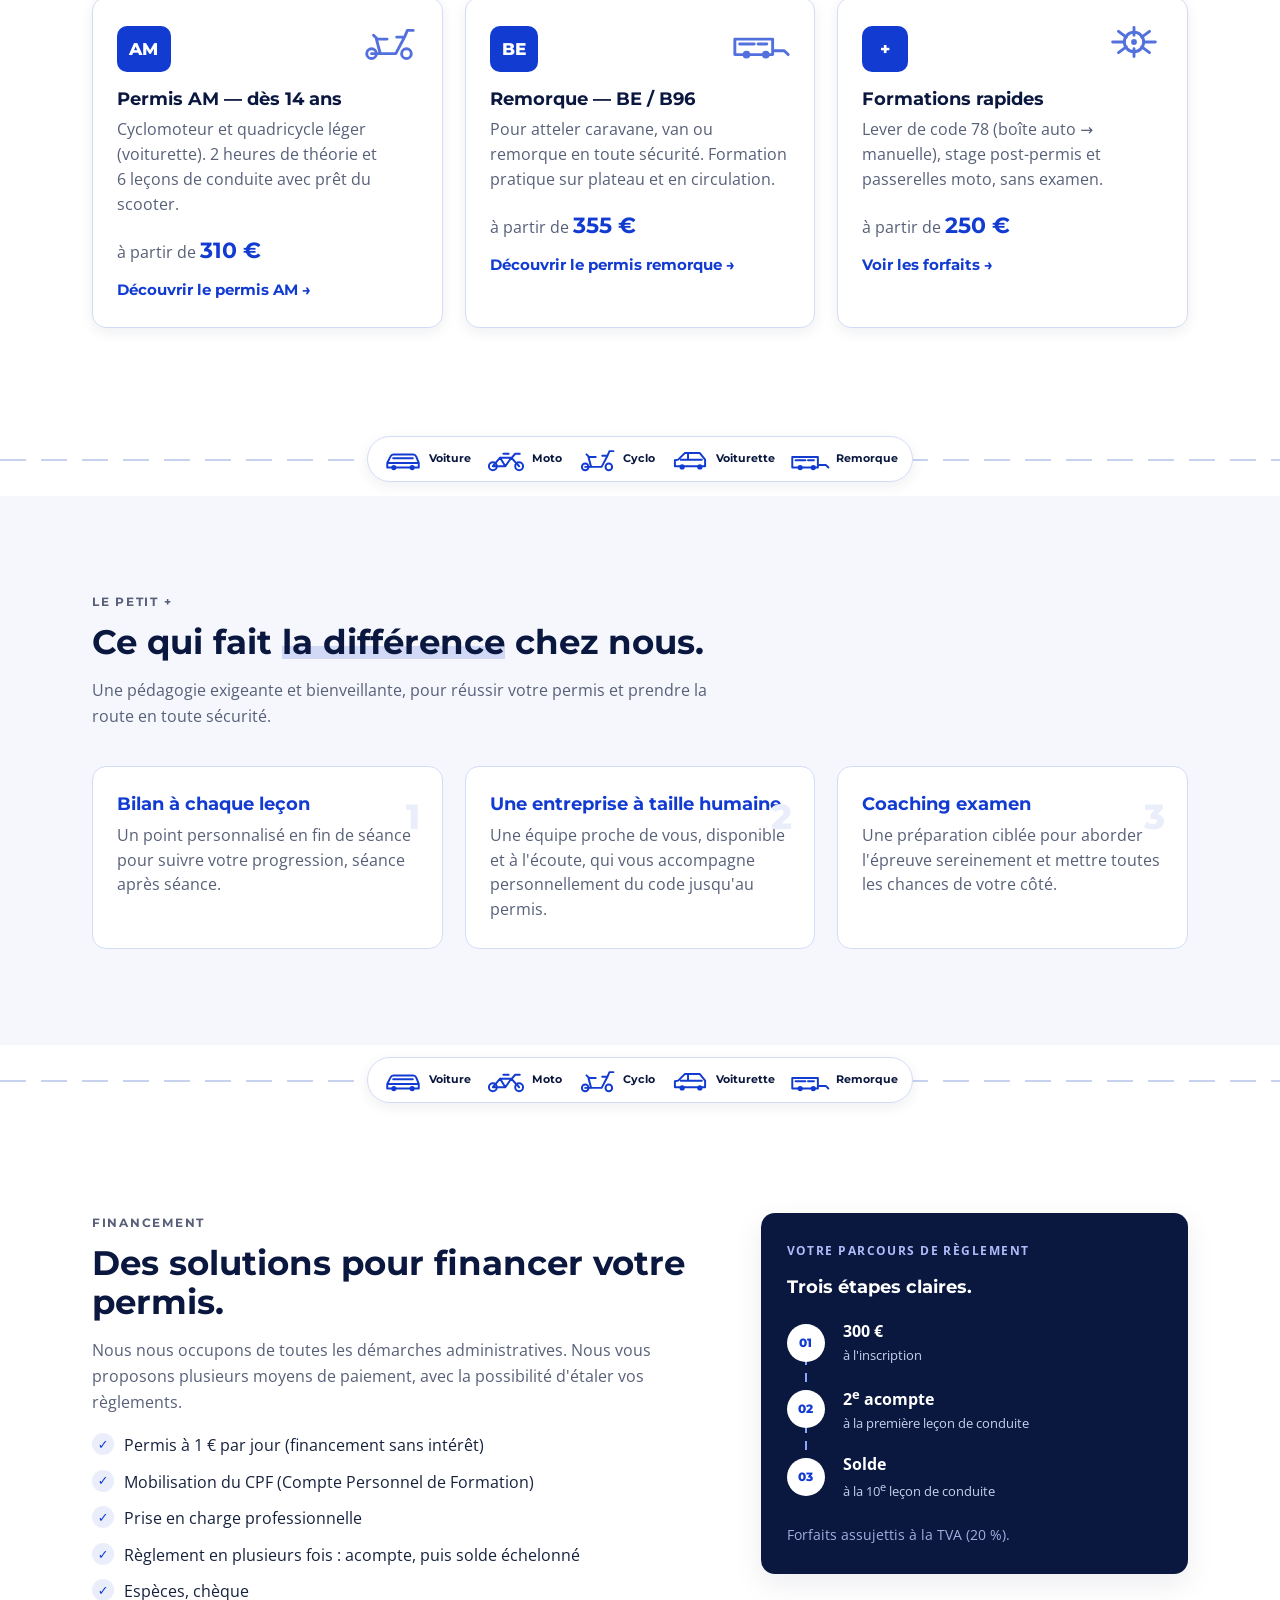
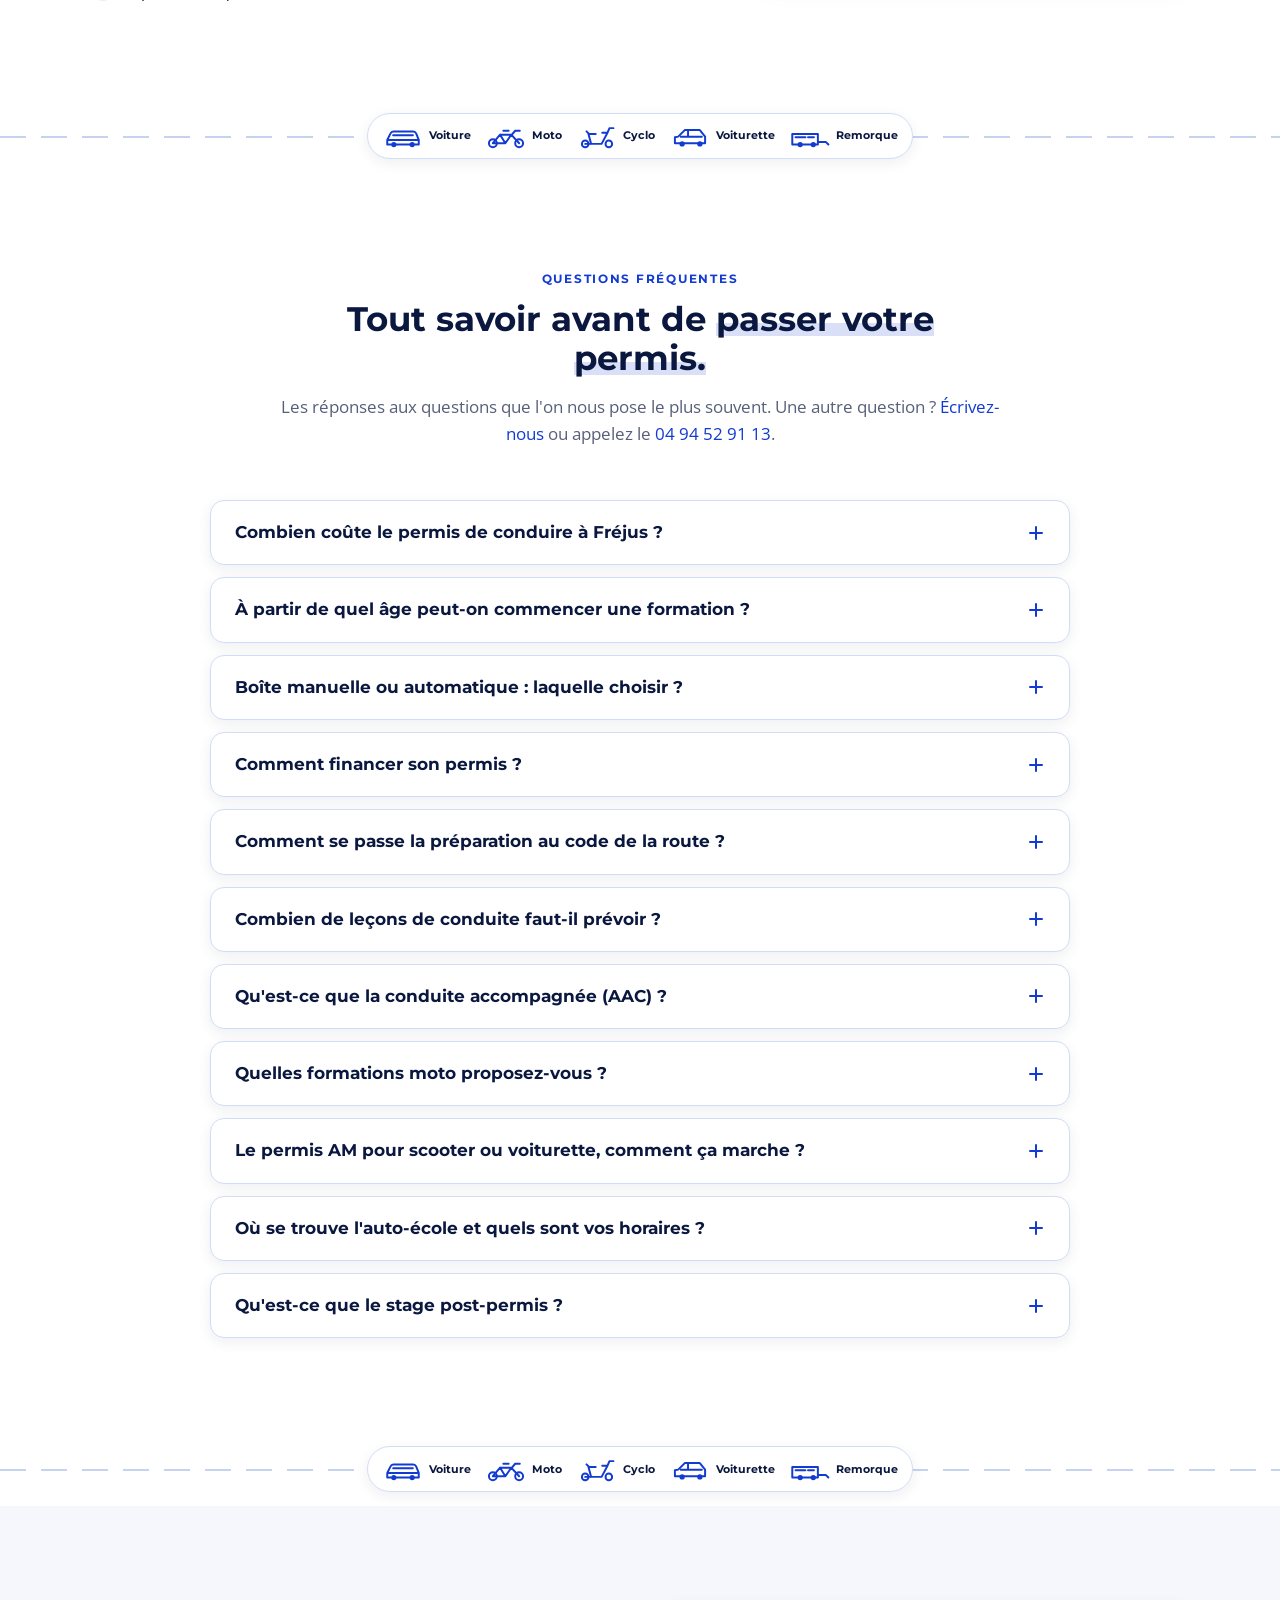
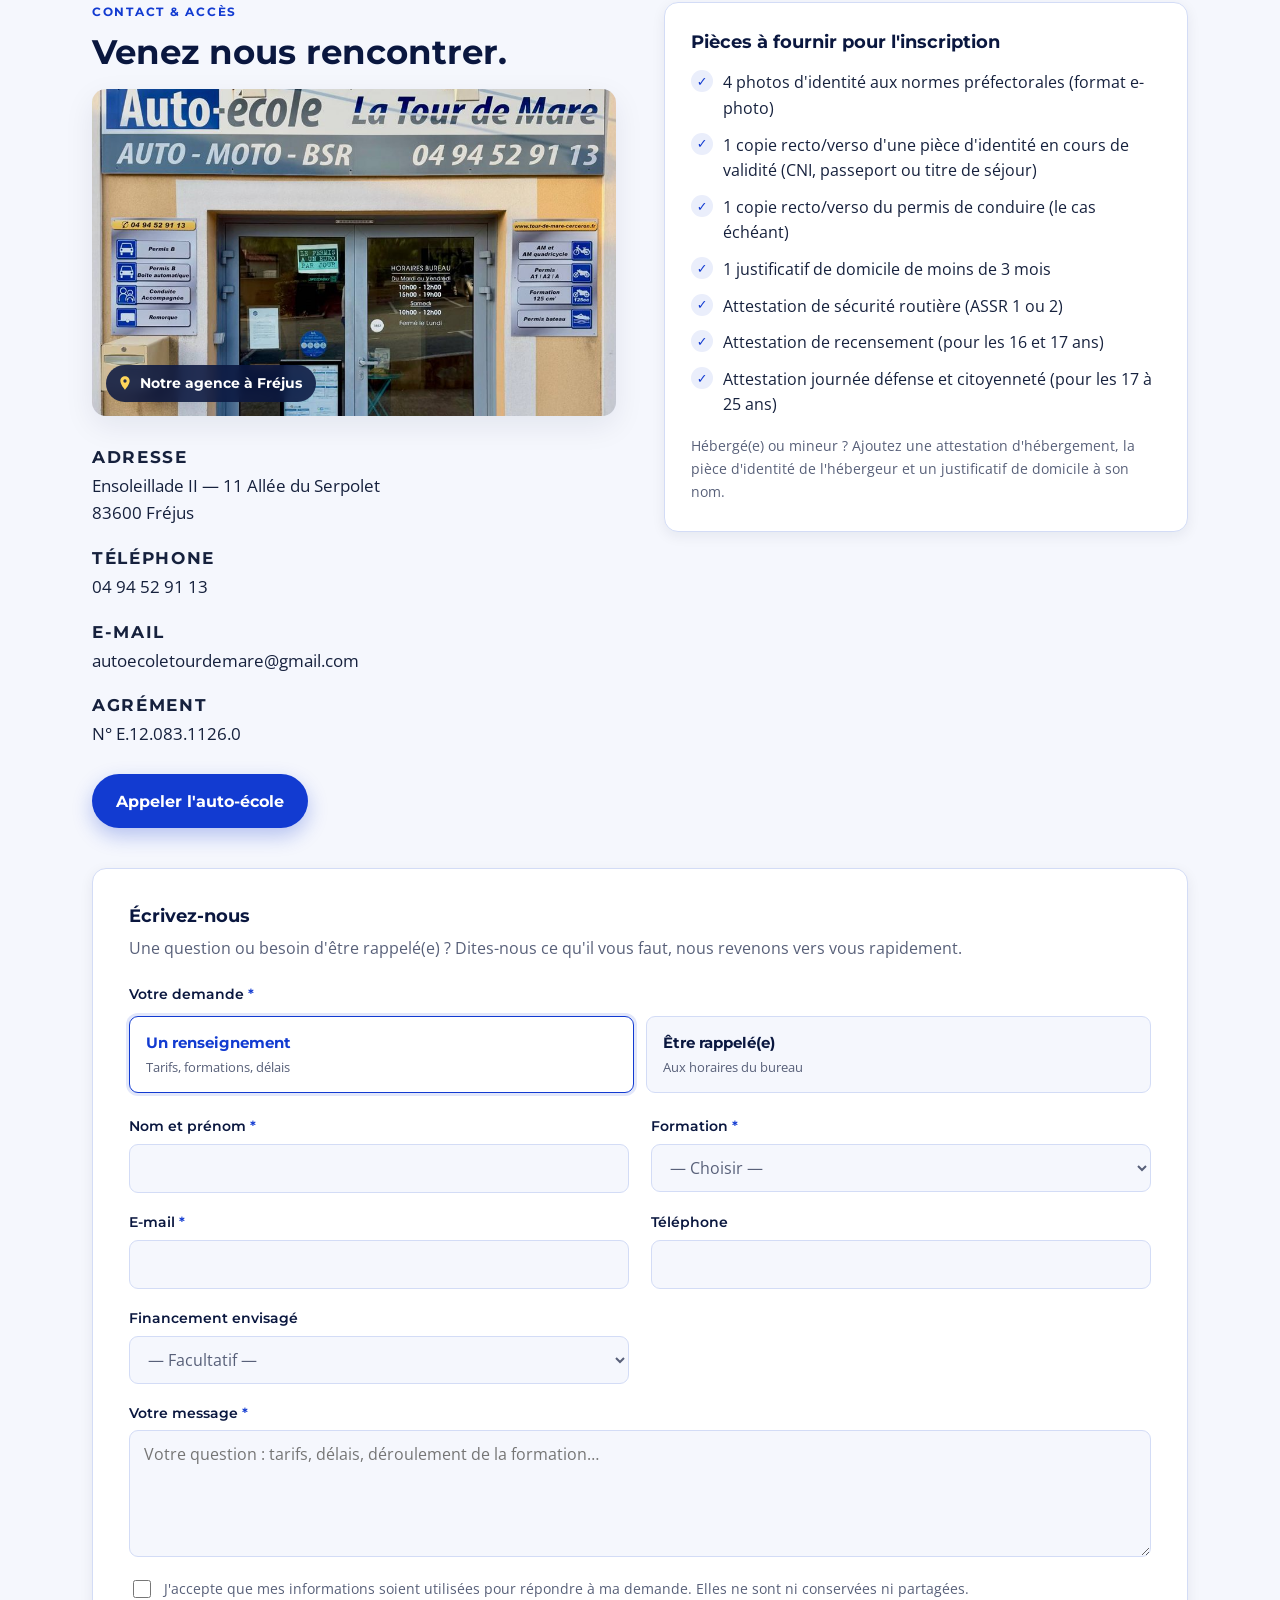
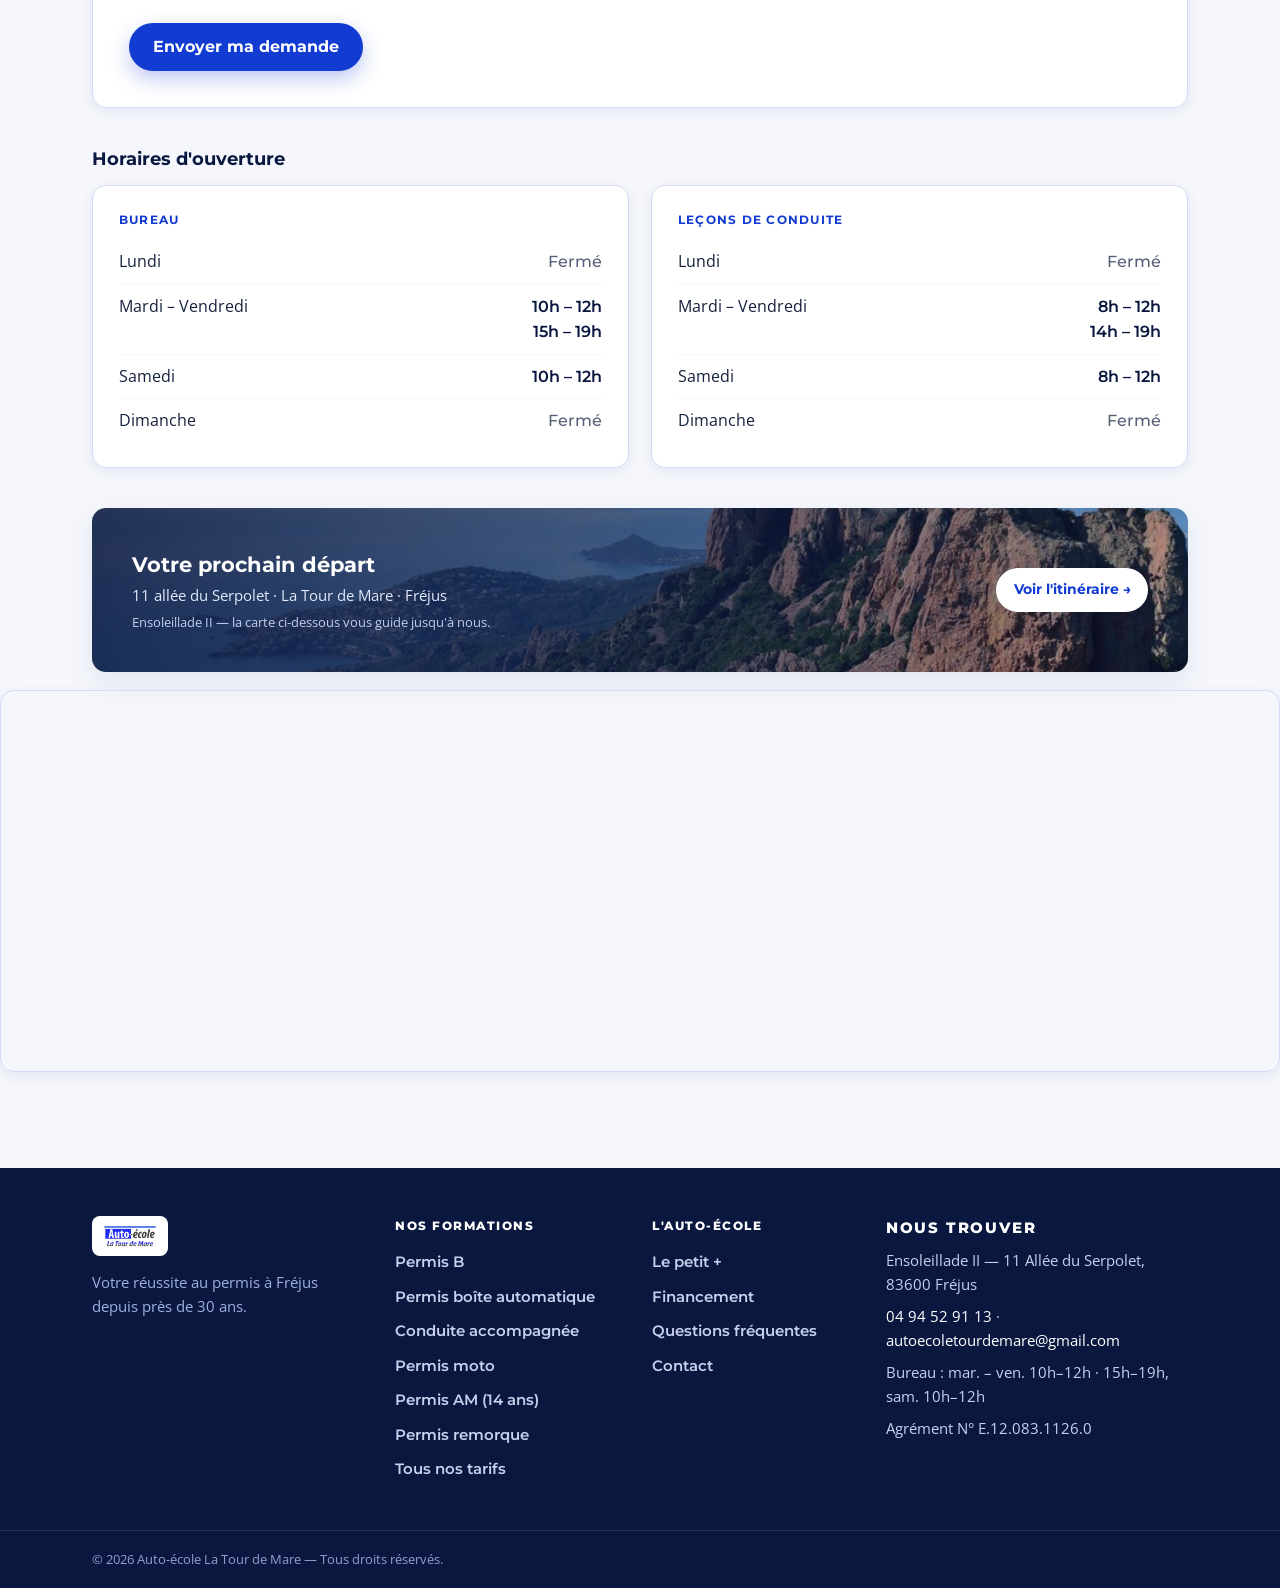
==== commit 0d95641f: "Le petit + : retrait de la photo de la route côtière - Section revenue à son titre et ses 3 points f" ====
--- a/index.html
+++ b/index.html
@@ -409,15 +409,10 @@
     <!-- ======================= LE PETIT + ======================= -->
     <section class="section section--tint" id="plus">
       <div class="container plus">
-        <div class="plus__intro">
-          <div class="plus__head">
-            <p class="eyebrow">Le petit +</p>
-            <h2 data-anim-title>Ce qui fait <span class="text-mark">la différence</span> chez nous.</h2>
-            <p class="anim-follow">Une pédagogie exigeante et bienveillante, pour réussir votre permis et prendre la route en toute sécurité.</p>
-          </div>
-          <figure class="plus__photo">
-            <img src="assets/img/photos/route-cotiere.jpg" width="1200" height="800" loading="lazy" decoding="async" alt="Route ensoleillée vue depuis le pare-brise, descendant vers une petite ville au bord de la mer" />
-          </figure>
+        <div class="plus__head">
+          <p class="eyebrow">Le petit +</p>
+          <h2 data-anim-title>Ce qui fait <span class="text-mark">la différence</span> chez nous.</h2>
+          <p class="anim-follow">Une pédagogie exigeante et bienveillante, pour réussir votre permis et prendre la route en toute sécurité.</p>
         </div>
 
         <ul class="plus__list">
@@ -757,7 +752,7 @@
         <p class="footer__title">Nous trouver</p>
         <p>Ensoleillade II — 11 Allée du Serpolet, 83600 Fréjus</p>
         <p><a href="tel:+33494529113">04 94 52 91 13</a> · <a href="mailto:autoecoletourdemare@gmail.com">autoecoletourdemare@gmail.com</a></p>
-        <p>Bureau : mar. – ven. 10h–12h · 15h–19h, sam. 10h–12h</p>
+        <p>Bureau : <span class="nowrap">mar. – ven.</span> <span class="nowrap">10h–12h</span> · <span class="nowrap">15h–19h</span>, <span class="nowrap">sam. 10h–12h</span></p>
         <p>Agrément N° E.12.083.1126.0</p>
       </div>
     </div>
--- a/css/styles.css
+++ b/css/styles.css
@@ -47,6 +47,7 @@
 h2 { font-size: clamp(1.5rem, 3vw, 2.1rem); font-weight: 700; }
 h3 { font-size: 1.15rem; font-weight: 700; }
 p { margin: 0 0 1rem; }
+.nowrap { white-space: nowrap; }
 
 .container { width: 100%; max-width: var(--maxw); margin-inline: auto; padding-inline: var(--edge); }
 
@@ -316,7 +317,9 @@
   50% { transform: scale(1.06); }
 }
 @media (max-width: 940px) {
-  .hero__inner { grid-template-columns: 1fr; }
+  .hero__inner { grid-template-columns: minmax(0, 1fr); }
+  /* Une seule colonne : la route reste dans la largeur de l'écran (marges latérales comprises) */
+  .hero__road { width: calc(100% + var(--edge)); }
   .award { justify-self: center; width: min(100%, 320px); }
 }
 @media (prefers-reduced-motion: reduce) {
@@ -349,11 +352,7 @@
 /* =====================================================================
    LE PETIT +
    ===================================================================== */
-.plus__intro { display: grid; grid-template-columns: minmax(0, 1fr) minmax(0, .85fr); gap: clamp(24px, 4vw, 52px); align-items: center; margin-bottom: 36px; }
-.plus__head { max-width: 640px; }
-.plus__photo { margin: 0; border-radius: var(--radius); overflow: hidden; box-shadow: var(--shadow); aspect-ratio: 16 / 9; background: var(--blue-soft); }
-.plus__photo img { width: 100%; height: 100%; object-fit: cover; object-position: 50% 60%; }
-@media (max-width: 760px) { .plus__intro { grid-template-columns: 1fr; } }
+.plus__head { max-width: 640px; margin-bottom: 36px; }
 .plus__head p { color: var(--muted); }
 .plus__list { list-style: none; margin: 0; padding: 0; display: grid; grid-template-columns: repeat(3, 1fr); gap: 22px; counter-reset: plus; }
 .plus__list li { background: #fff; border: 1px solid var(--blue-line); border-radius: var(--radius); padding: 26px 24px; position: relative; }
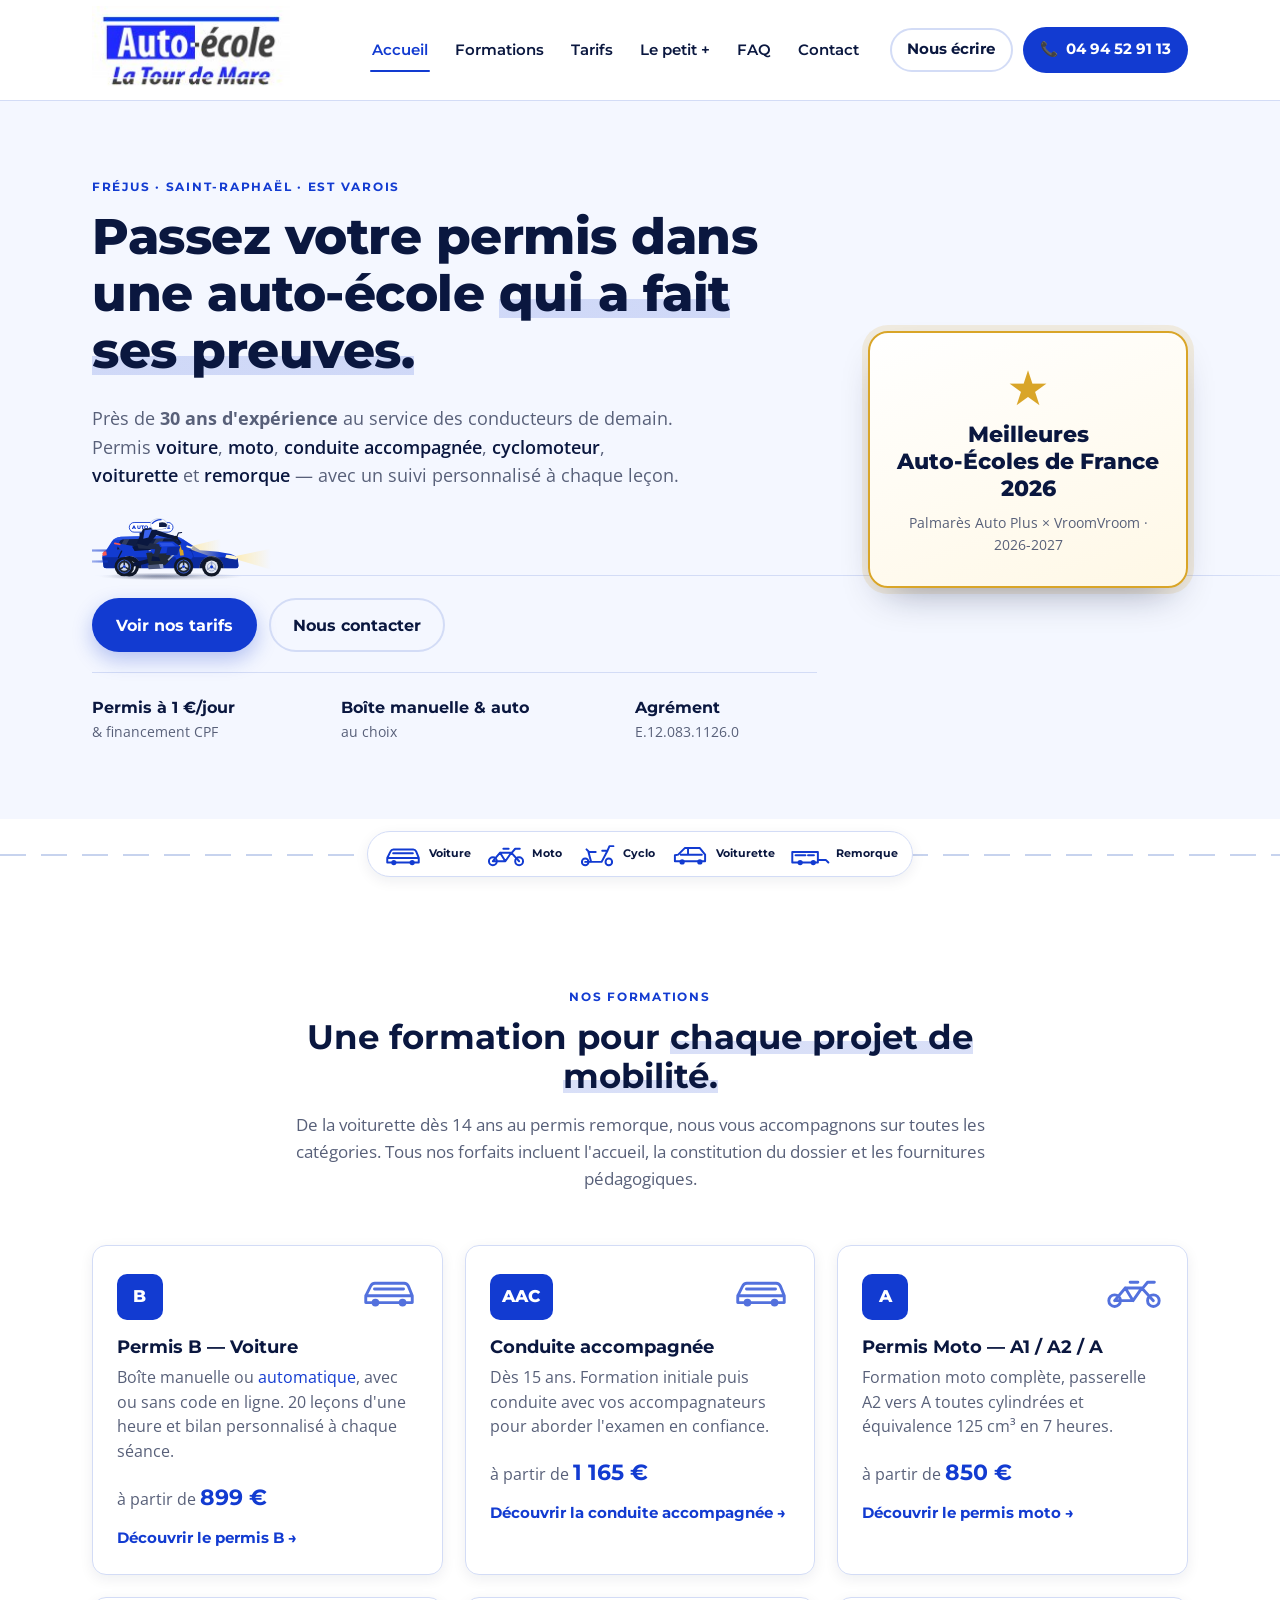
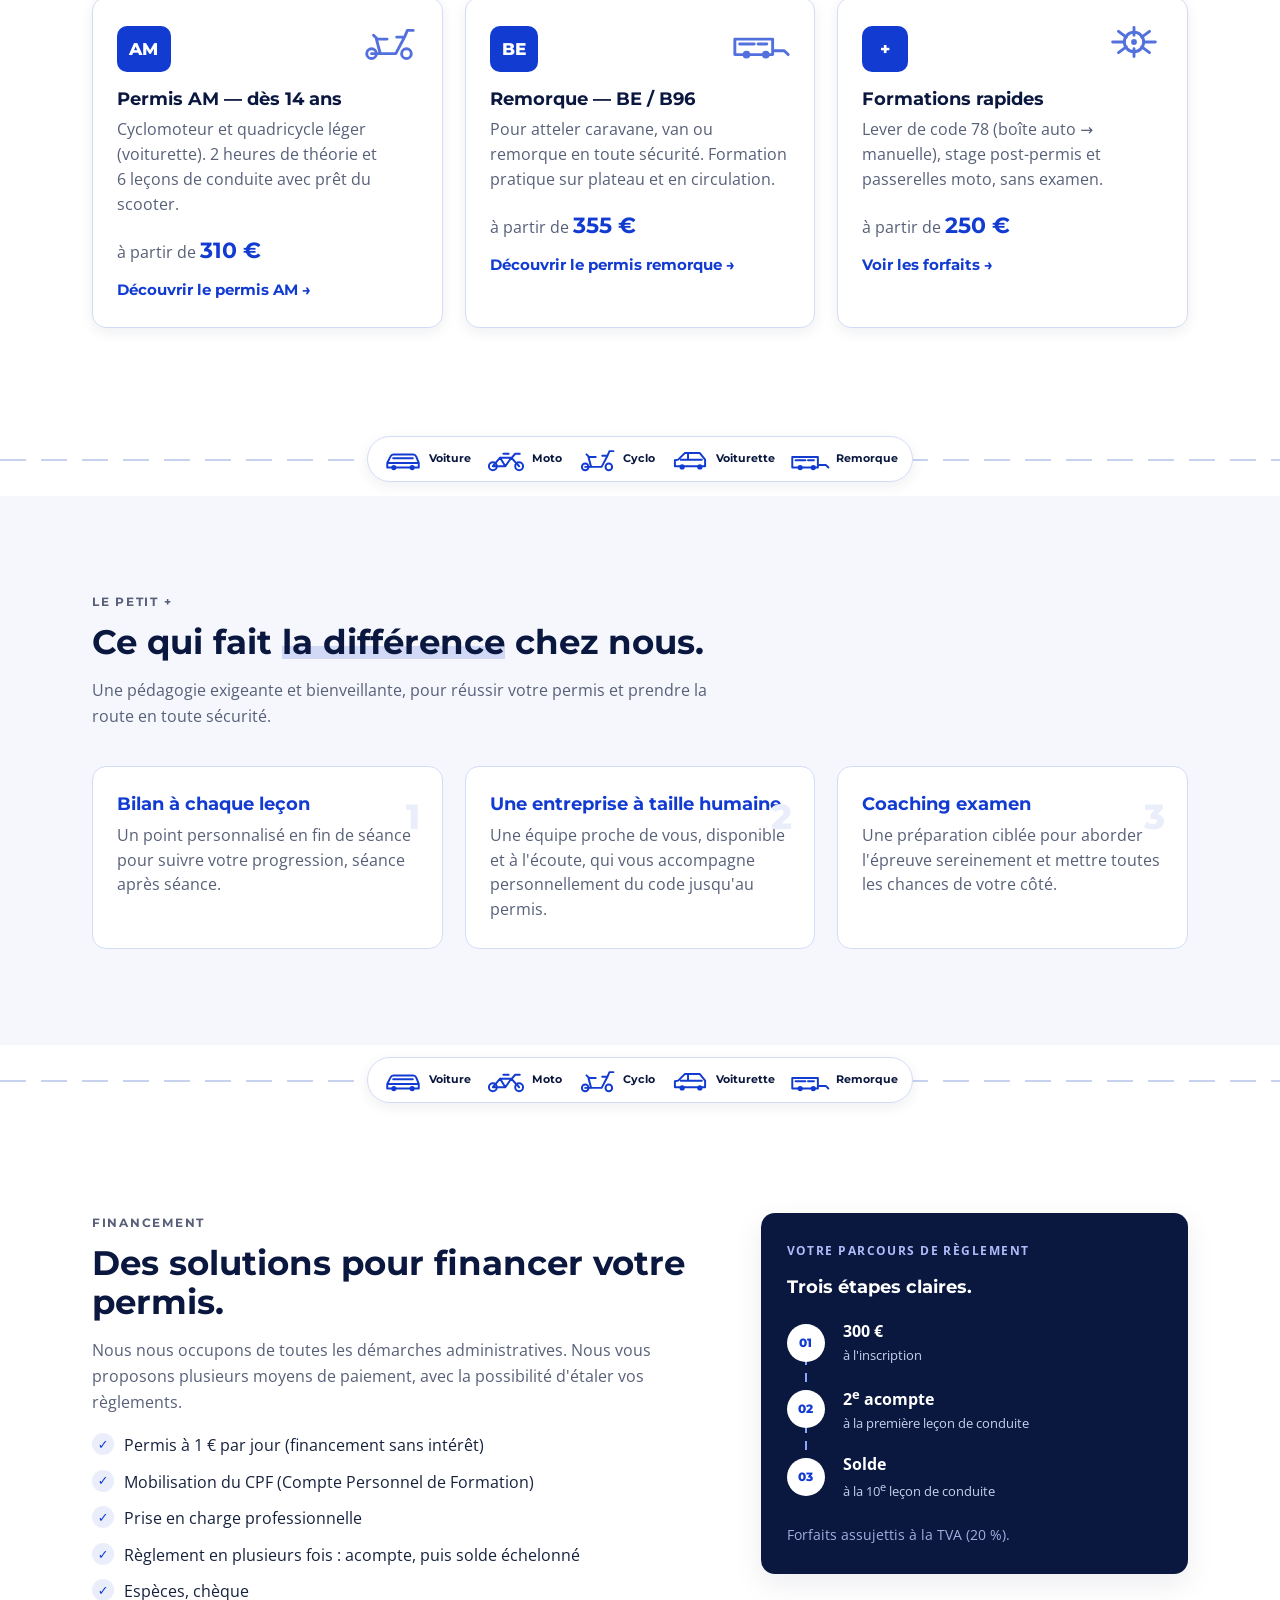
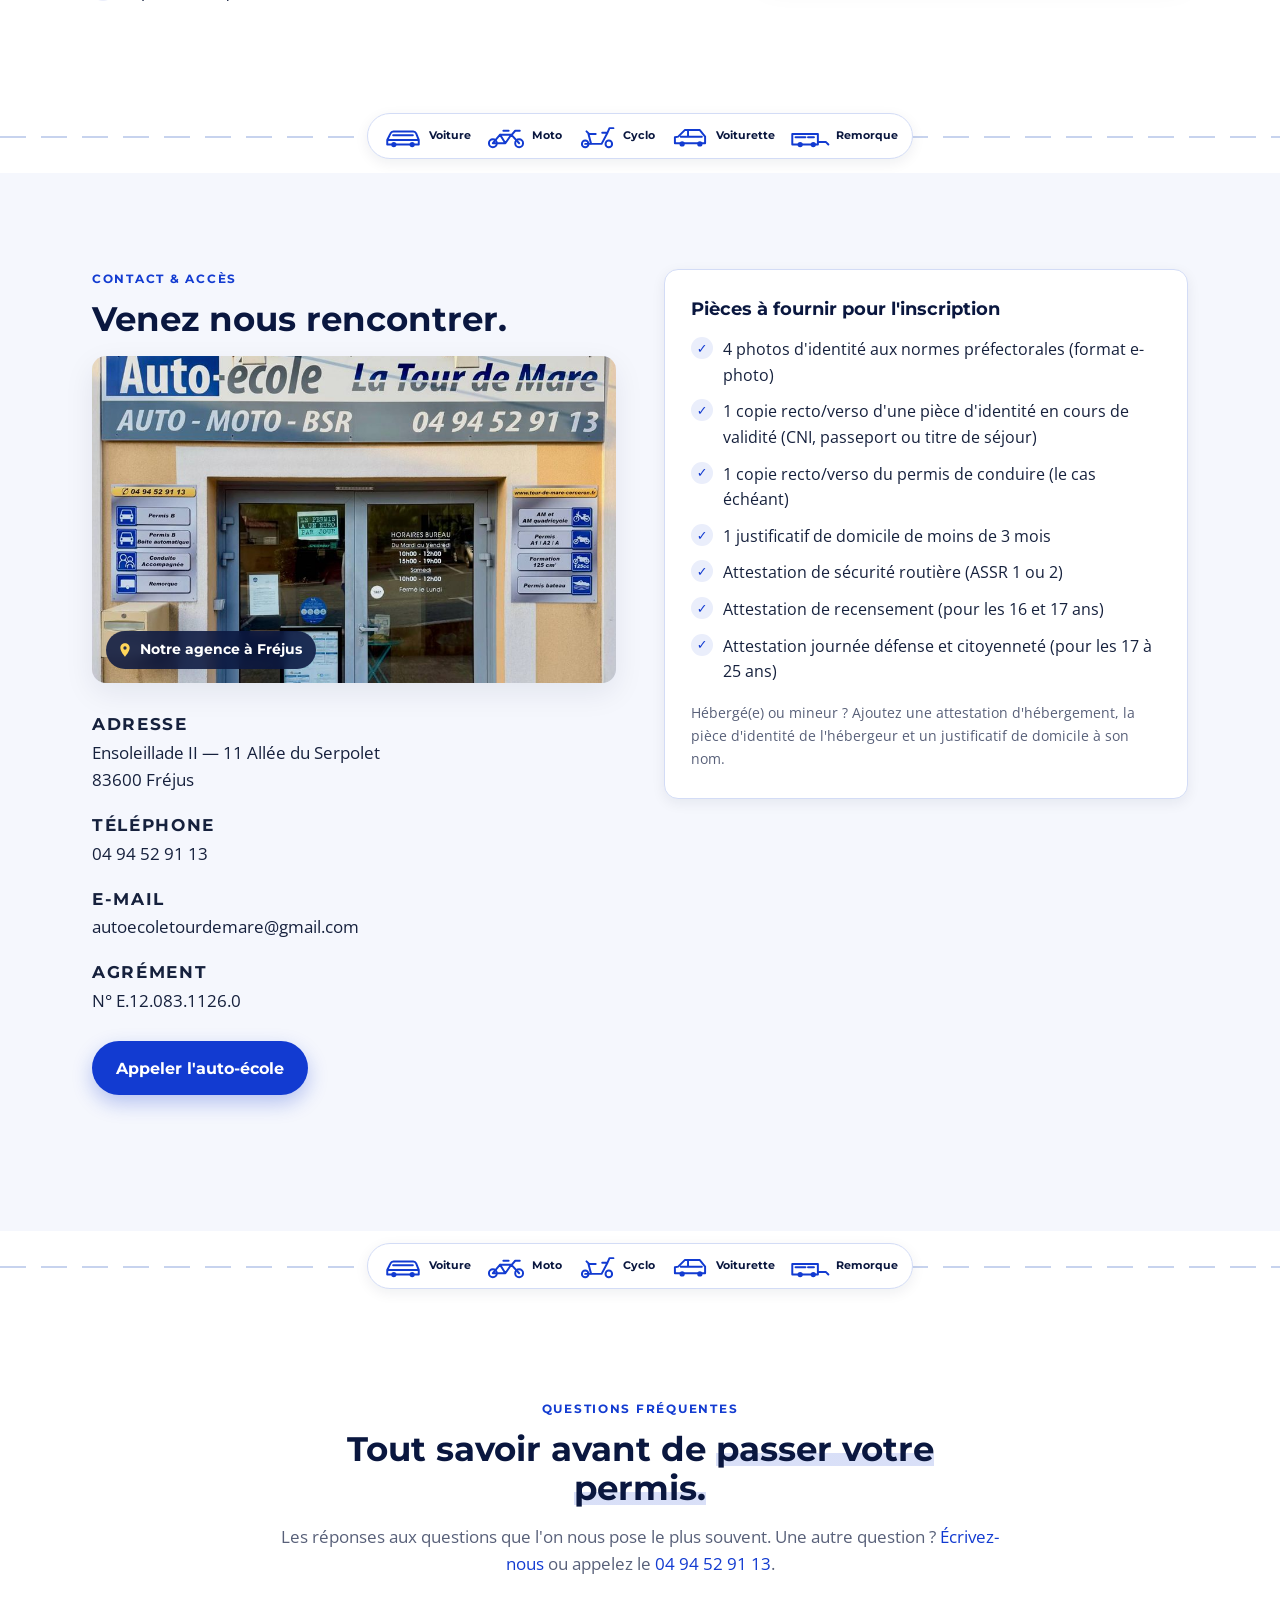
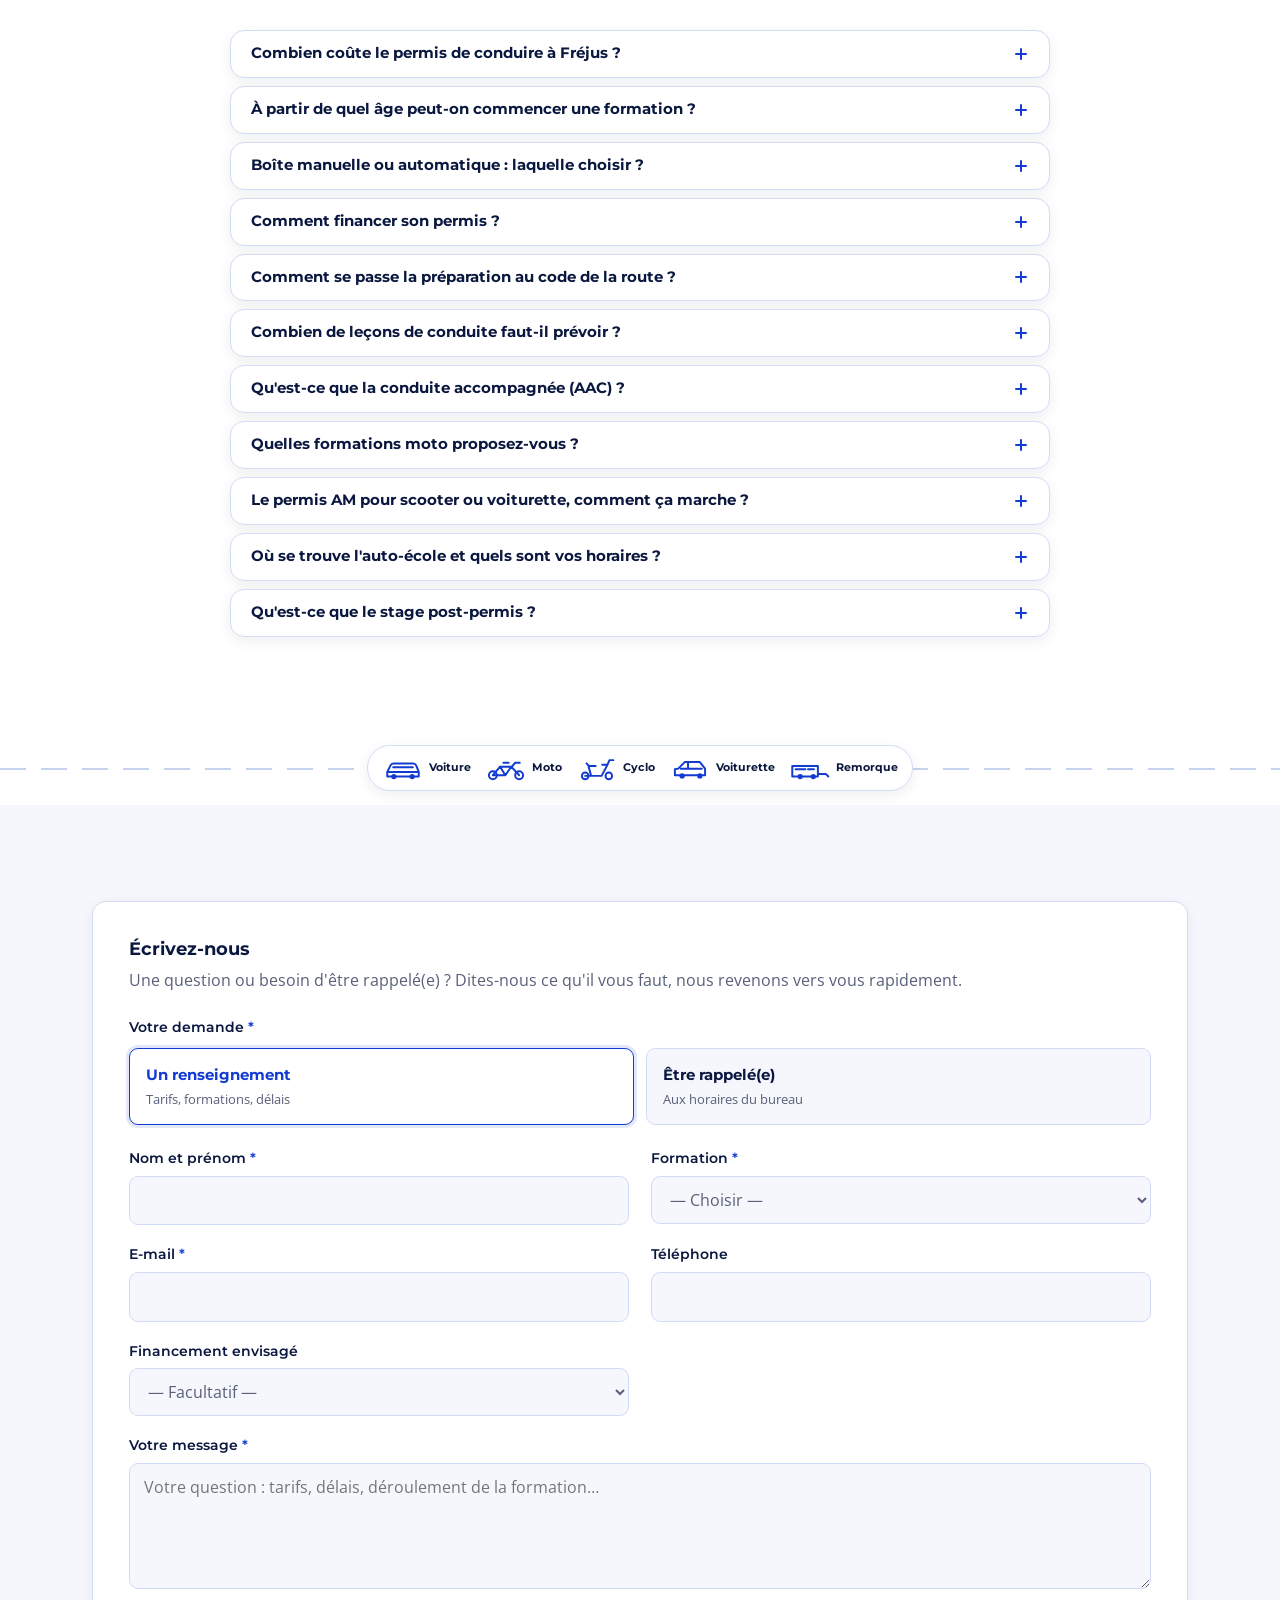
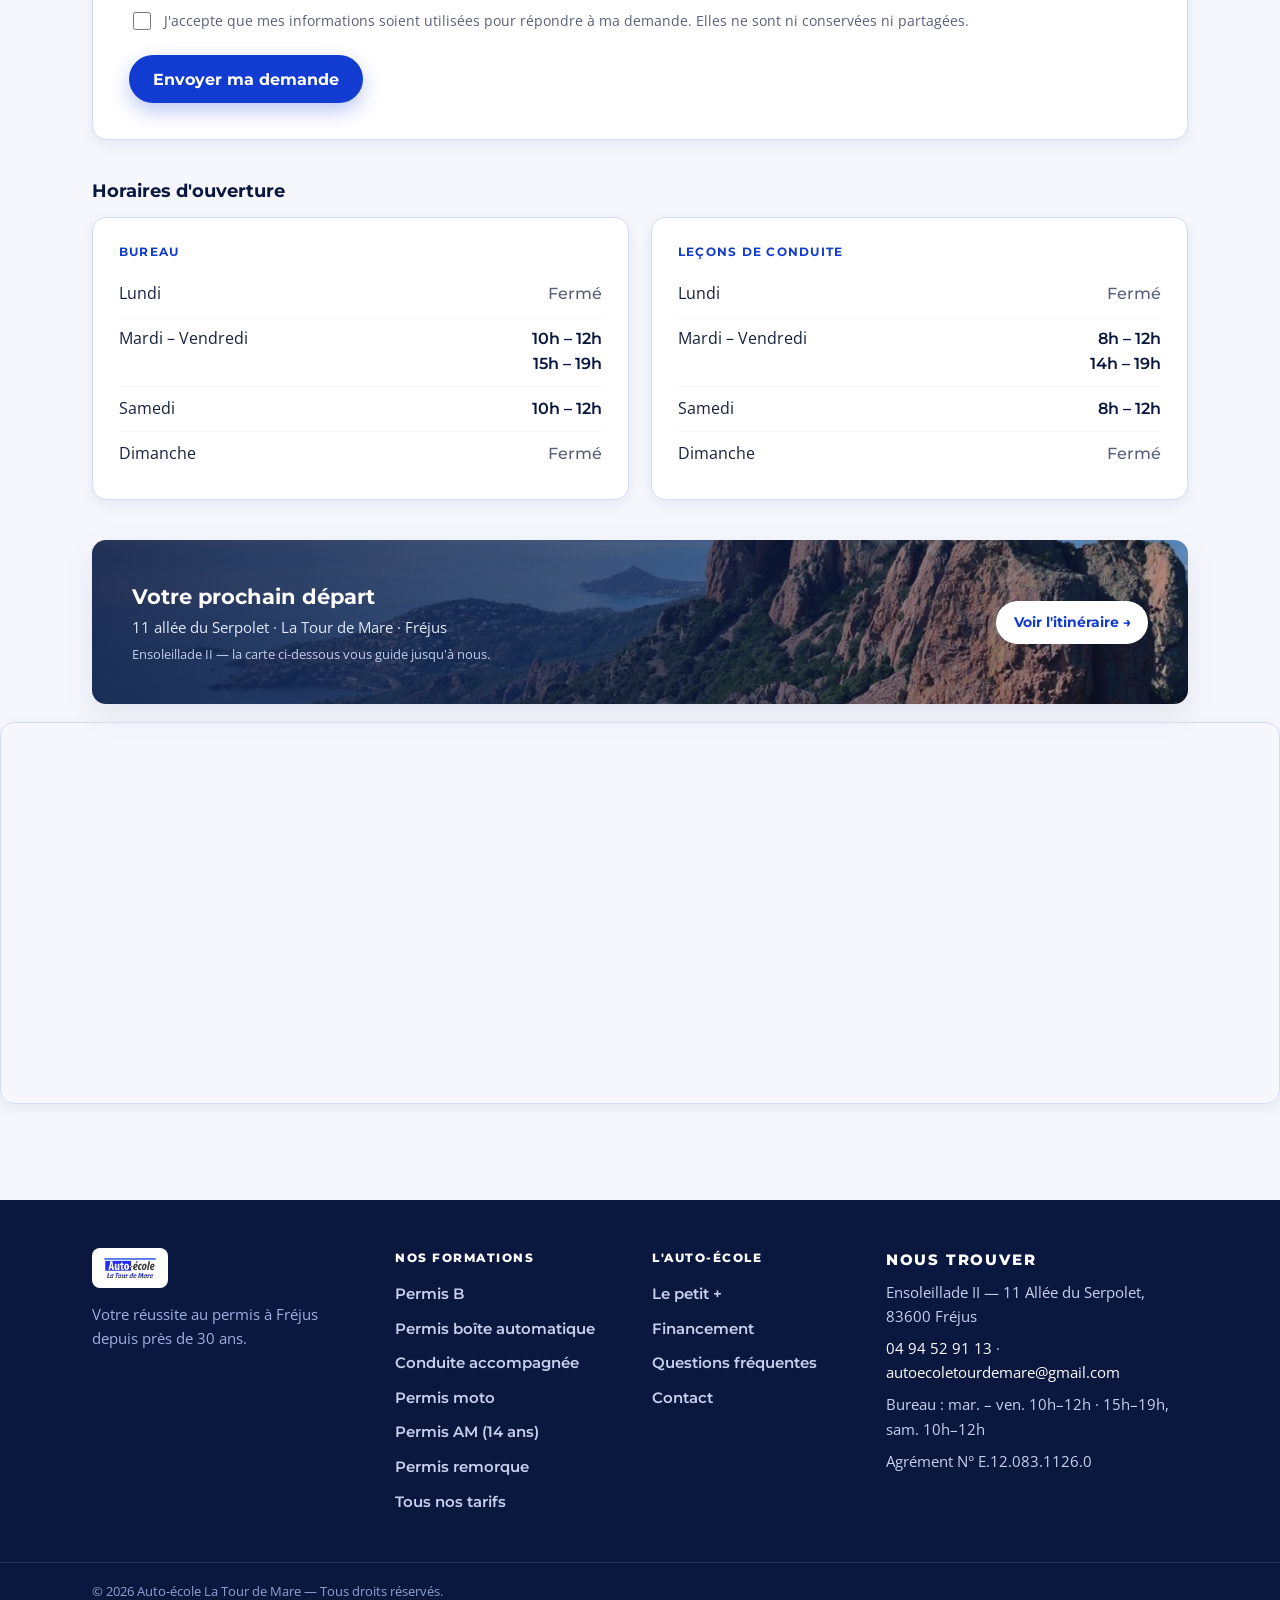
==== commit b1079581: "Accueil : FAQ déplacée juste avant le formulaire de contact - Nouvel ordre : coordonnées / photo / p" ====
--- a/index.html
+++ b/index.html
@@ -463,67 +463,6 @@
       </div>
     </section>
 
-    <!-- ======================= FAQ ======================= -->
-    <section class="section" id="faq">
-      <div class="container">
-        <header class="section__head">
-          <p class="eyebrow eyebrow--center">Questions fréquentes</p>
-          <h2 data-anim-title>Tout savoir avant de <span class="text-mark">passer votre permis.</span></h2>
-          <p class="section__intro anim-follow">
-            Les réponses aux questions que l'on nous pose le plus souvent. Une autre question ?
-            <a href="#contact-form">Écrivez-nous</a> ou appelez le <a href="tel:+33494529113">04&nbsp;94&nbsp;52&nbsp;91&nbsp;13</a>.
-          </p>
-        </header>
-
-        <div class="faq">
-          <details class="faq__item">
-            <summary class="faq__q">Combien coûte le permis de conduire à Fréjus ?</summary>
-            <div class="faq__a"><p>Chez nous, le permis B commence à <strong>899 €</strong> (forfait sans code, boîte automatique, 13 leçons de conduite). Le forfait permis B classique avec code et 20 leçons en boîte manuelle est à <strong>1 220 €</strong>. Tous les forfaits comprennent l'accueil, la constitution du dossier et les fournitures pédagogiques. Retrouvez le détail sur notre <a href="tarifs.html">page Tarifs</a>.</p></div>
-          </details>
-          <details class="faq__item">
-            <summary class="faq__q">À partir de quel âge peut-on commencer une formation ?</summary>
-            <div class="faq__a"><p>Dès <strong>14 ans</strong> pour le permis AM (scooter ou voiturette), dès <strong>15 ans</strong> pour la conduite accompagnée (AAC), dès <strong>16 ans</strong> pour le permis moto A1 et dès <strong>17 ans</strong> pour le permis B. Le permis remorque BE / B96 est accessible à partir de 18 ans, aux titulaires du permis B.</p></div>
-          </details>
-          <details class="faq__item">
-            <summary class="faq__q">Boîte manuelle ou automatique : laquelle choisir ?</summary>
-            <div class="faq__a"><p>La boîte automatique demande moins de leçons : nos forfaits prévoient 13 heures de conduite contre 20 en boîte manuelle, ce qui rend le permis plus rapide et moins cher. Vous pourrez ensuite conduire une boîte manuelle en levant le code 78 grâce à une formation de 7 leçons (425 €), sans repasser d'examen.</p></div>
-          </details>
-          <details class="faq__item">
-            <summary class="faq__q">Comment financer son permis ?</summary>
-            <div class="faq__a"><p>Plusieurs solutions existent : le <strong>permis à 1 € par jour</strong> (prêt sans intérêt), le <strong>CPF</strong>, la prise en charge professionnelle, ou un règlement en plusieurs fois : 300 € à l'inscription, un deuxième acompte à la première leçon de conduite, puis le solde à la dixième leçon. Nous acceptons aussi les espèces et les chèques, et nous vous aidons à monter votre dossier.</p></div>
-          </details>
-          <details class="faq__item">
-            <summary class="faq__q">Comment se passe la préparation au code de la route ?</summary>
-            <div class="faq__a"><p>Nos forfaits avec code incluent un accès au code en ligne (160 séries pendant 3 mois) et des tests de code illimités pendant 6 mois à l'auto-école. Vous révisez à votre rythme et nous vous présentons à l'examen quand vous êtes prêt ; la redevance de l'examen du code est de 30 €.</p></div>
-          </details>
-          <details class="faq__item">
-            <summary class="faq__q">Combien de leçons de conduite faut-il prévoir ?</summary>
-            <div class="faq__a"><p>Cela dépend de chaque élève : un test d'évaluation au départ permet d'estimer le volume adapté. Nos forfaits comprennent 13 leçons en boîte automatique ou 20 leçons en boîte manuelle, avec un bilan personnalisé à chaque séance. Si besoin, une leçon supplémentaire coûte 55 €.</p></div>
-          </details>
-          <details class="faq__item">
-            <summary class="faq__q">Qu'est-ce que la conduite accompagnée (AAC) ?</summary>
-            <div class="faq__a"><p>Accessible dès 15 ans, la conduite accompagnée commence par une formation initiale à l'auto-école, puis vous conduisez avec vos accompagnateurs pour acquérir de l'expérience avant l'examen. Le forfait comprend un rendez-vous préalable de 2 heures avec les accompagnateurs. Comptez 1 165 € en boîte automatique et 1 365 € en boîte manuelle.</p></div>
-          </details>
-          <details class="faq__item">
-            <summary class="faq__q">Quelles formations moto proposez-vous ?</summary>
-            <div class="faq__a"><p>Nous préparons aux permis A1 et A2 (à partir de 850 €), avec accompagnement aux examens plateau et circulation. Les titulaires du A2 peuvent passer au permis A toutes cylindrées grâce à une passerelle de 7 heures sans examen (dès 210 €), et les titulaires du permis B depuis au moins 2 ans peuvent obtenir l'équivalence 125 cm³ en 7 heures (300 €, moto ou scooter prêté).</p></div>
-          </details>
-          <details class="faq__item">
-            <summary class="faq__q">Le permis AM pour scooter ou voiturette, comment ça marche ?</summary>
-            <div class="faq__a"><p>Le permis AM se passe dès 14 ans, sans examen final : 2 heures de théorie et 6 leçons de conduite, avec le véhicule prêté par l'auto-école. Il coûte 310 € pour le cyclomoteur et 370 € pour le quadricycle léger (voiturette).</p></div>
-          </details>
-          <details class="faq__item">
-            <summary class="faq__q">Où se trouve l'auto-école et quels sont vos horaires ?</summary>
-            <div class="faq__a"><p>Nous sommes à l'Ensoleillade II, 11 allée du Serpolet, 83600 Fréjus, et accueillons les élèves de Fréjus, Saint-Raphaël et de l'Est varois. Le bureau est ouvert du mardi au vendredi de 10h à 12h et de 15h à 19h, et le samedi de 10h à 12h. Les leçons de conduite ont lieu du mardi au vendredi de 8h à 12h et de 14h à 19h, et le samedi de 8h à 12h. Fermé le dimanche et le lundi.</p></div>
-          </details>
-          <details class="faq__item">
-            <summary class="faq__q">Qu'est-ce que le stage post-permis ?</summary>
-            <div class="faq__a"><p>C'est une formation de 7 heures en salle, ouverte aux jeunes conducteurs entre le 6e et le 12e mois après l'obtention du permis. Elle permet de réduire la durée de la période probatoire. Nous la proposons à 250 €.</p></div>
-          </details>
-        </div>
-      </div>
-    </section>
-
     <!-- ======================= CONTACT ======================= -->
     <section class="section section--tint" id="contact">
       <div class="container contact">
@@ -581,6 +520,71 @@
         </div>
       </div>
 
+    </section>
+
+    <!-- ======================= FAQ ======================= -->
+    <section class="section" id="faq">
+      <div class="container">
+        <header class="section__head">
+          <p class="eyebrow eyebrow--center">Questions fréquentes</p>
+          <h2 data-anim-title>Tout savoir avant de <span class="text-mark">passer votre permis.</span></h2>
+          <p class="section__intro anim-follow">
+            Les réponses aux questions que l'on nous pose le plus souvent. Une autre question ?
+            <a href="#contact-form">Écrivez-nous</a> ou appelez le <a href="tel:+33494529113">04&nbsp;94&nbsp;52&nbsp;91&nbsp;13</a>.
+          </p>
+        </header>
+
+        <div class="faq">
+          <details class="faq__item">
+            <summary class="faq__q">Combien coûte le permis de conduire à Fréjus ?</summary>
+            <div class="faq__a"><p>Chez nous, le permis B commence à <strong>899 €</strong> (forfait sans code, boîte automatique, 13 leçons de conduite). Le forfait permis B classique avec code et 20 leçons en boîte manuelle est à <strong>1 220 €</strong>. Tous les forfaits comprennent l'accueil, la constitution du dossier et les fournitures pédagogiques. Retrouvez le détail sur notre <a href="tarifs.html">page Tarifs</a>.</p></div>
+          </details>
+          <details class="faq__item">
+            <summary class="faq__q">À partir de quel âge peut-on commencer une formation ?</summary>
+            <div class="faq__a"><p>Dès <strong>14 ans</strong> pour le permis AM (scooter ou voiturette), dès <strong>15 ans</strong> pour la conduite accompagnée (AAC), dès <strong>16 ans</strong> pour le permis moto A1 et dès <strong>17 ans</strong> pour le permis B. Le permis remorque BE / B96 est accessible à partir de 18 ans, aux titulaires du permis B.</p></div>
+          </details>
+          <details class="faq__item">
+            <summary class="faq__q">Boîte manuelle ou automatique : laquelle choisir ?</summary>
+            <div class="faq__a"><p>La boîte automatique demande moins de leçons : nos forfaits prévoient 13 heures de conduite contre 20 en boîte manuelle, ce qui rend le permis plus rapide et moins cher. Vous pourrez ensuite conduire une boîte manuelle en levant le code 78 grâce à une formation de 7 leçons (425 €), sans repasser d'examen.</p></div>
+          </details>
+          <details class="faq__item">
+            <summary class="faq__q">Comment financer son permis ?</summary>
+            <div class="faq__a"><p>Plusieurs solutions existent : le <strong>permis à 1 € par jour</strong> (prêt sans intérêt), le <strong>CPF</strong>, la prise en charge professionnelle, ou un règlement en plusieurs fois : 300 € à l'inscription, un deuxième acompte à la première leçon de conduite, puis le solde à la dixième leçon. Nous acceptons aussi les espèces et les chèques, et nous vous aidons à monter votre dossier.</p></div>
+          </details>
+          <details class="faq__item">
+            <summary class="faq__q">Comment se passe la préparation au code de la route ?</summary>
+            <div class="faq__a"><p>Nos forfaits avec code incluent un accès au code en ligne (160 séries pendant 3 mois) et des tests de code illimités pendant 6 mois à l'auto-école. Vous révisez à votre rythme et nous vous présentons à l'examen quand vous êtes prêt ; la redevance de l'examen du code est de 30 €.</p></div>
+          </details>
+          <details class="faq__item">
+            <summary class="faq__q">Combien de leçons de conduite faut-il prévoir ?</summary>
+            <div class="faq__a"><p>Cela dépend de chaque élève : un test d'évaluation au départ permet d'estimer le volume adapté. Nos forfaits comprennent 13 leçons en boîte automatique ou 20 leçons en boîte manuelle, avec un bilan personnalisé à chaque séance. Si besoin, une leçon supplémentaire coûte 55 €.</p></div>
+          </details>
+          <details class="faq__item">
+            <summary class="faq__q">Qu'est-ce que la conduite accompagnée (AAC) ?</summary>
+            <div class="faq__a"><p>Accessible dès 15 ans, la conduite accompagnée commence par une formation initiale à l'auto-école, puis vous conduisez avec vos accompagnateurs pour acquérir de l'expérience avant l'examen. Le forfait comprend un rendez-vous préalable de 2 heures avec les accompagnateurs. Comptez 1 165 € en boîte automatique et 1 365 € en boîte manuelle.</p></div>
+          </details>
+          <details class="faq__item">
+            <summary class="faq__q">Quelles formations moto proposez-vous ?</summary>
+            <div class="faq__a"><p>Nous préparons aux permis A1 et A2 (à partir de 850 €), avec accompagnement aux examens plateau et circulation. Les titulaires du A2 peuvent passer au permis A toutes cylindrées grâce à une passerelle de 7 heures sans examen (dès 210 €), et les titulaires du permis B depuis au moins 2 ans peuvent obtenir l'équivalence 125 cm³ en 7 heures (300 €, moto ou scooter prêté).</p></div>
+          </details>
+          <details class="faq__item">
+            <summary class="faq__q">Le permis AM pour scooter ou voiturette, comment ça marche ?</summary>
+            <div class="faq__a"><p>Le permis AM se passe dès 14 ans, sans examen final : 2 heures de théorie et 6 leçons de conduite, avec le véhicule prêté par l'auto-école. Il coûte 310 € pour le cyclomoteur et 370 € pour le quadricycle léger (voiturette).</p></div>
+          </details>
+          <details class="faq__item">
+            <summary class="faq__q">Où se trouve l'auto-école et quels sont vos horaires ?</summary>
+            <div class="faq__a"><p>Nous sommes à l'Ensoleillade II, 11 allée du Serpolet, 83600 Fréjus, et accueillons les élèves de Fréjus, Saint-Raphaël et de l'Est varois. Le bureau est ouvert du mardi au vendredi de 10h à 12h et de 15h à 19h, et le samedi de 10h à 12h. Les leçons de conduite ont lieu du mardi au vendredi de 8h à 12h et de 14h à 19h, et le samedi de 8h à 12h. Fermé le dimanche et le lundi.</p></div>
+          </details>
+          <details class="faq__item">
+            <summary class="faq__q">Qu'est-ce que le stage post-permis ?</summary>
+            <div class="faq__a"><p>C'est une formation de 7 heures en salle, ouverte aux jeunes conducteurs entre le 6e et le 12e mois après l'obtention du permis. Elle permet de réduire la durée de la période probatoire. Nous la proposons à 250 €.</p></div>
+          </details>
+        </div>
+      </div>
+    </section>
+
+    <!-- ======================= FORMULAIRE, HORAIRES, ACCÈS ======================= -->
+    <section class="section section--tint" id="ecrire">
       <div class="container contact-form-wrap" id="contact-form">
         <form class="contact-form" action="/api/contact" method="post" novalidate>
           <div class="contact-form__head">
--- a/css/styles.css
+++ b/css/styles.css
@@ -481,7 +481,7 @@
 /* =====================================================================
    FAQ
    ===================================================================== */
-.faq { max-width: 860px; margin: 0 auto; display: grid; gap: 12px; }
+.faq { max-width: 820px; margin: 0 auto; display: grid; gap: 8px; }
 .faq__item {
   background: #fff; border: 1px solid var(--blue-line); border-radius: var(--radius);
   box-shadow: var(--shadow-sm); transition: border-color .2s ease, box-shadow .2s ease;
@@ -490,29 +490,30 @@
 .faq__item[open] { border-color: var(--blue); box-shadow: 0 10px 26px rgba(18, 59, 209, .1); }
 .faq__q {
   list-style: none; cursor: pointer; position: relative;
-  padding: 20px 64px 20px 24px;
-  font-family: var(--ff-head); font-weight: 700; font-size: 1.04rem; line-height: 1.4; color: var(--navy);
+  padding: 13px 52px 13px 20px;
+  font-family: var(--ff-head); font-weight: 700; font-size: .92rem; line-height: 1.35; color: var(--navy);
 }
 .faq__q::-webkit-details-marker { display: none; }
 .faq__q::marker { content: ""; }
 .faq__q::before, .faq__q::after {
-  content: ""; position: absolute; right: 26px; top: 50%; width: 14px; height: 2px; margin-top: -1px;
+  content: ""; position: absolute; right: 22px; top: 50%; width: 12px; height: 2px; margin-top: -1px;
   background: var(--blue); border-radius: 2px; transition: transform .25s ease, opacity .25s ease;
 }
 .faq__q::after { transform: rotate(90deg); }
 .faq__item[open] .faq__q::after { transform: rotate(0deg); opacity: 0; }
 .faq__q:hover { color: var(--blue); }
 .faq__q:focus-visible { outline: 3px solid var(--blue); outline-offset: 2px; border-radius: var(--radius); }
-.faq__a { padding: 0 24px 22px; }
-.faq__a p { margin: 0; color: var(--muted); line-height: 1.7; }
+.faq__a { padding: 0 20px 15px; }
+.faq__a p { margin: 0; color: var(--muted); font-size: .88rem; line-height: 1.6; }
 .faq__a strong { color: var(--navy); }
 .faq__a a { font-weight: 600; }
 .faq__item[open] .faq__a { animation: faq-open .3s ease; }
 @keyframes faq-open { from { opacity: 0; transform: translateY(-6px); } to { opacity: 1; transform: none; } }
 @media (max-width: 560px) {
-  .faq__q { padding: 17px 52px 17px 18px; font-size: .98rem; }
-  .faq__q::before, .faq__q::after { right: 20px; }
-  .faq__a { padding: 0 18px 18px; }
+  .faq__q { padding: 12px 44px 12px 16px; font-size: .88rem; }
+  .faq__q::before, .faq__q::after { right: 16px; }
+  .faq__a { padding: 0 16px 13px; }
+  .faq__a p { font-size: .85rem; }
 }
 @media (prefers-reduced-motion: reduce) {
   .faq__item[open] .faq__a { animation: none; }
